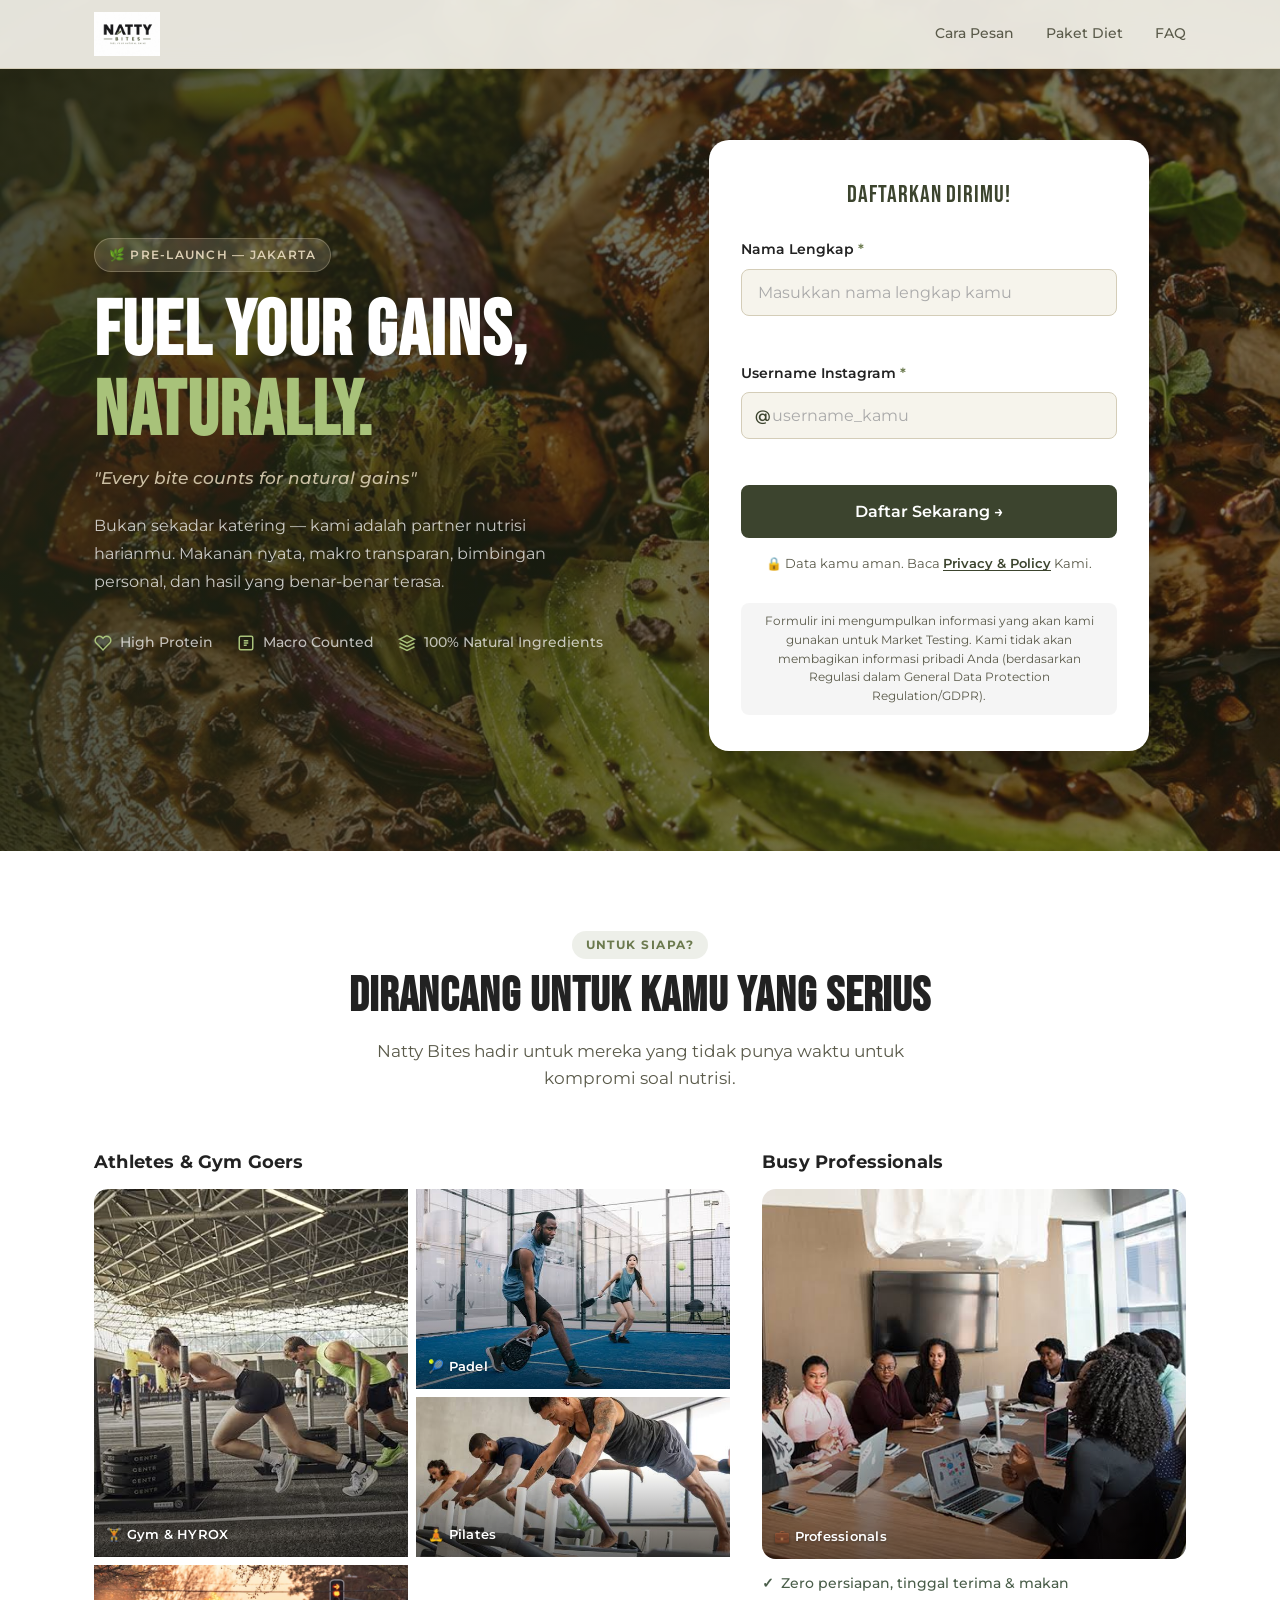
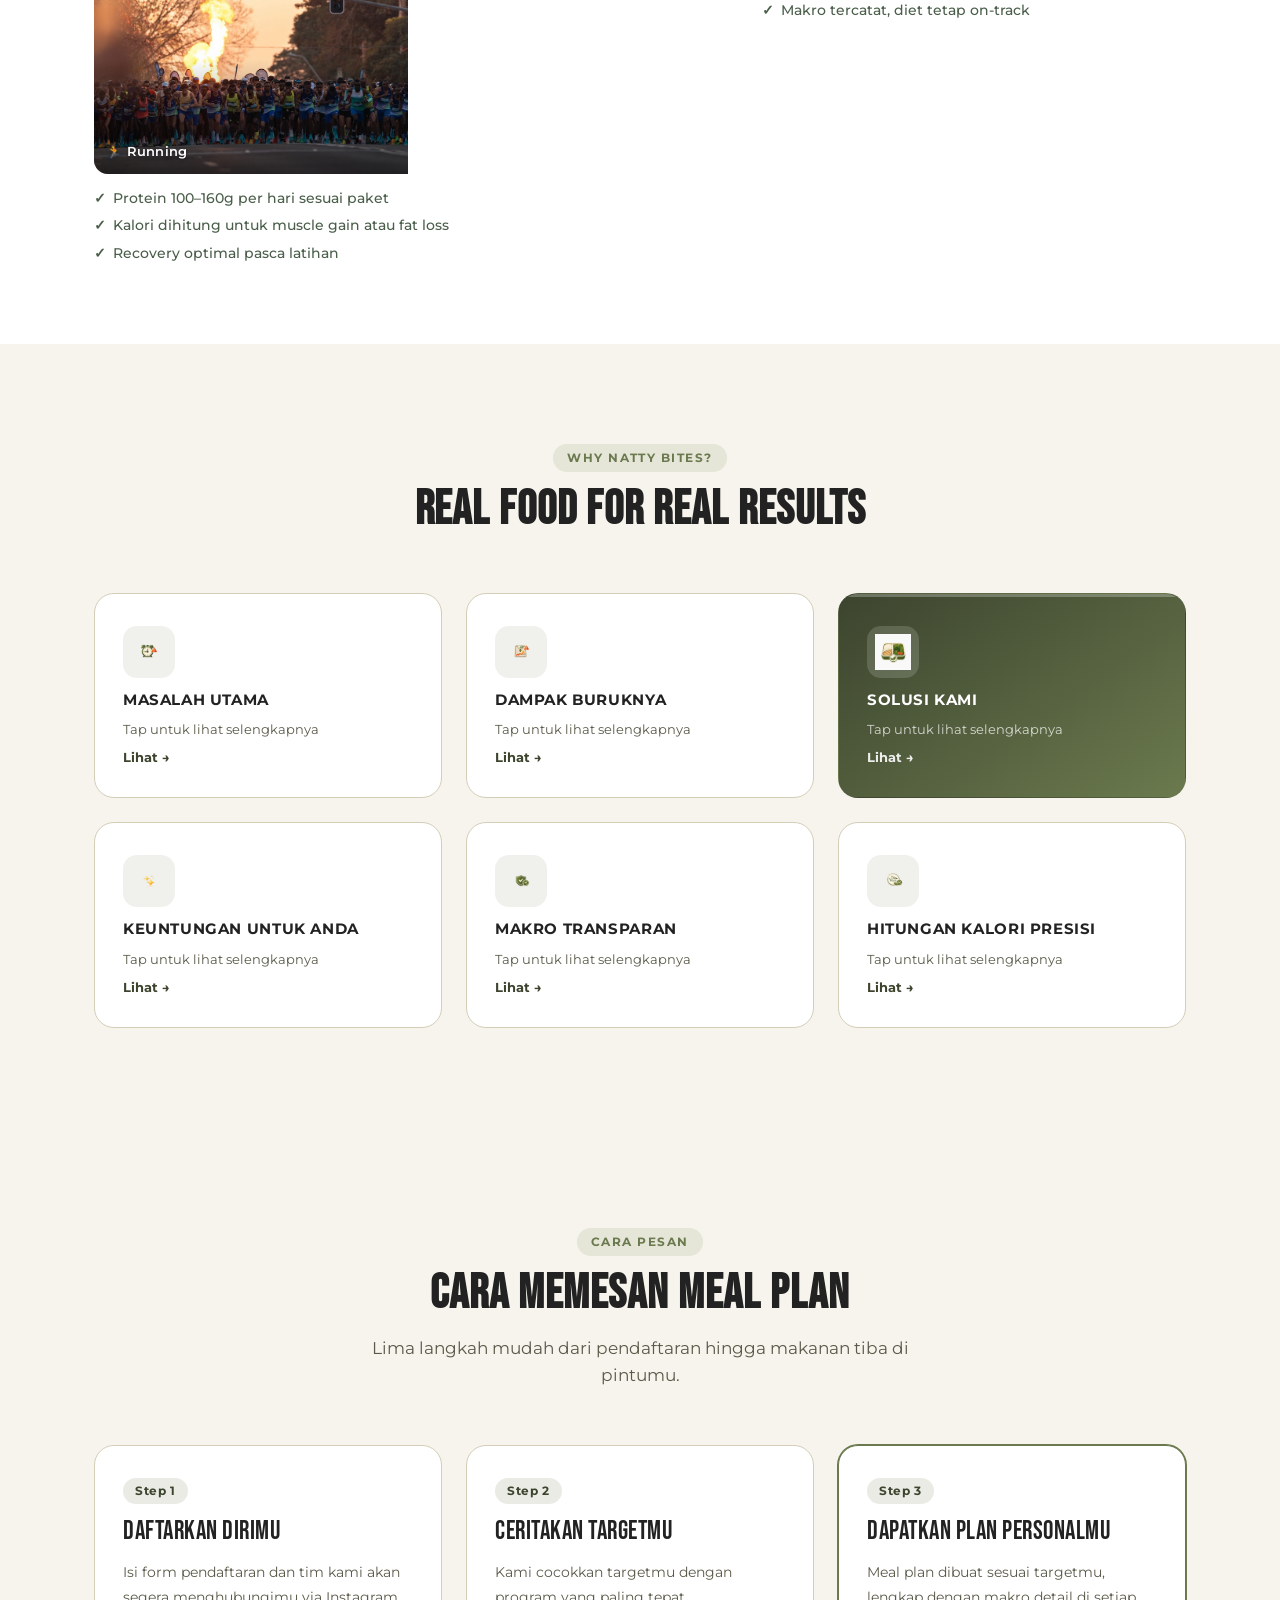
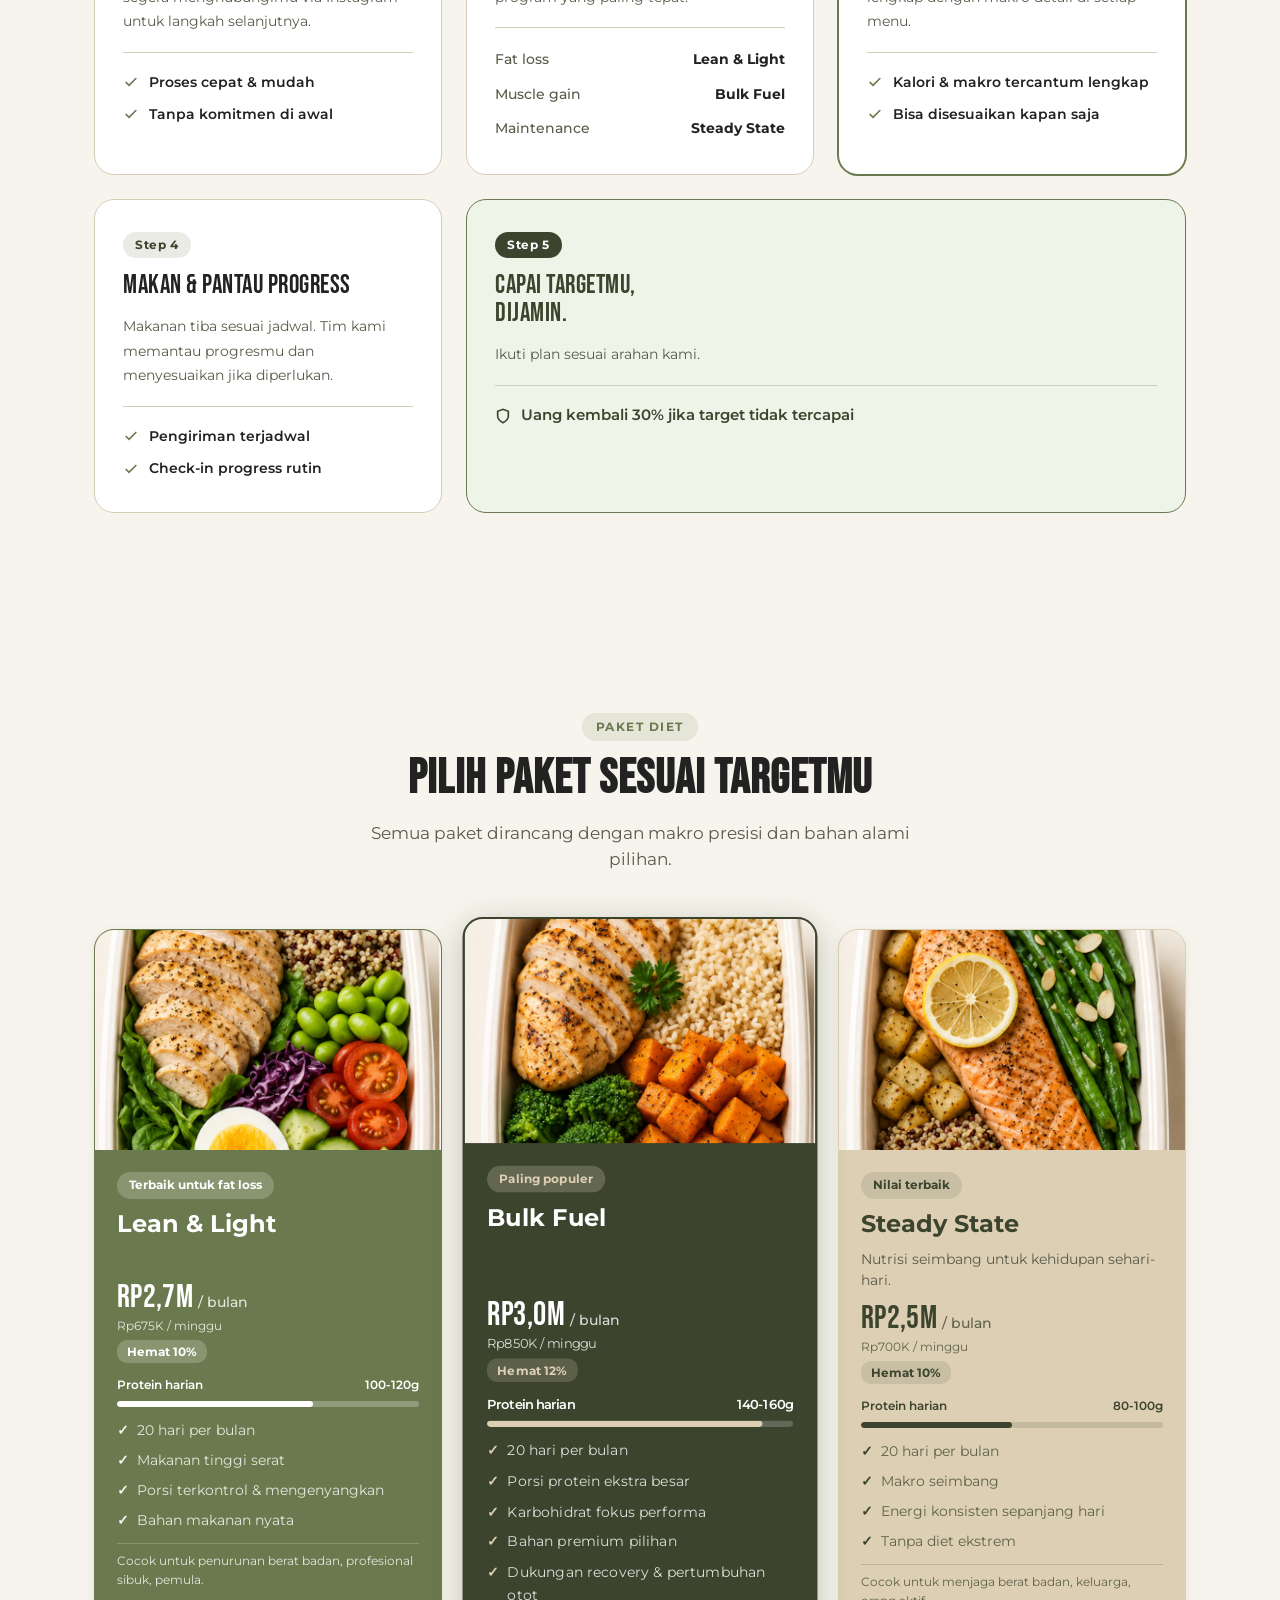
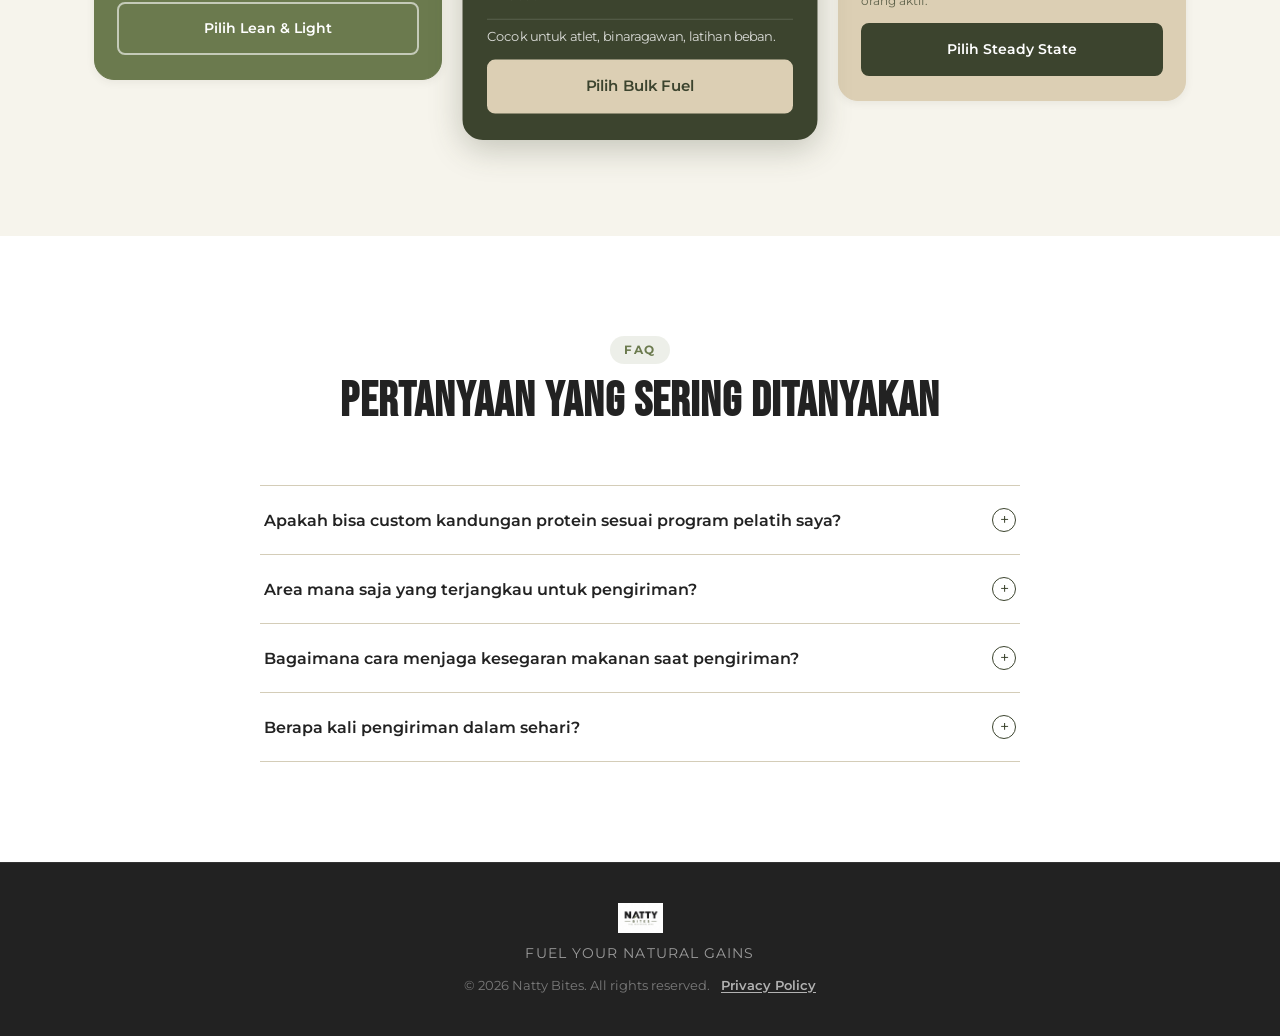
==== index.html @ 3d8e10d3 "mengubah jawaban faq" ====
<!DOCTYPE html>
<html lang="id">
<head>
  <meta charset="UTF-8" />
  <meta name="viewport" content="width=device-width, initial-scale=1.0" />
  <title>Natty Bites — Every Bite Counts for Natural Gains</title>
  <link rel="icon" type="image/png" href="favicon.png" />
  <link rel="apple-touch-icon" href="favicon.png" />
  <link rel="stylesheet" href="styles.css" />
  <link rel="preconnect" href="https://fonts.googleapis.com" />
  <link rel="preconnect" href="https://fonts.gstatic.com" crossorigin />
  <link href="https://fonts.googleapis.com/css2?family=Anton&family=Bebas+Neue&family=Montserrat:ital,wght@0,400;0,500;0,600;0,700;1,400&display=swap" rel="stylesheet" />

<!-- Meta Pixel Code -->
<script>
!function(f,b,e,v,n,t,s)
{if(f.fbq)return;n=f.fbq=function(){n.callMethod?
n.callMethod.apply(n,arguments):n.queue.push(arguments)};
if(!f._fbq)f._fbq=n;n.push=n;n.loaded=!0;n.version='2.0';
n.queue=[];t=b.createElement(e);t.async=!0;
t.src=v;s=b.getElementsByTagName(e)[0];
s.parentNode.insertBefore(t,s)}(window, document,'script',
'https://connect.facebook.net/en_US/fbevents.js');
fbq('init', '1393225785474572');
fbq('track', 'PageView');
</script>
<noscript>
src="https://www.facebook.com/tr?id=1393225785474572&ev=PageView&noscript=1"
/></noscript>
<!-- End Meta Pixel Code -->

  <!-- Google tag (gtag.js) -->
<script async src="https://www.googletagmanager.com/gtag/js?id=AW-18440510467"></script>
<script>
  window.dataLayer = window.dataLayer || [];
  function gtag(){dataLayer.push(arguments);}
  gtag('js', new Date());

  gtag('config', 'AW-18440510467');
</script>

  <!-- Event snippet for Web leads conversion page
In your html page, add the snippet and call gtag_report_conversion when someone clicks on the chosen link or button. -->
<script>
function gtag_report_conversion(url) {
  var callback = function () {
    if (typeof(url) != 'undefined') {
      window.location = url;
    }
  };
  gtag('event', 'conversion', {
      'send_to': 'AW-18440510467/Nw9gCKvjlfIcEIO4j9lE',
      'value': 1.0,
      'currency': 'IDR',
      'event_callback': callback
  });
  return false;
}
</script>

  

  <!-- Google Tag Manager -->
<script>(function(w,d,s,l,i){w[l]=w[l]||[];w[l].push({'gtm.start':
new Date().getTime(),event:'gtm.js'});var f=d.getElementsByTagName(s)[0],
j=d.createElement(s),dl=l!='dataLayer'?'&l='+l:'';j.async=true;j.src=
'https://www.googletagmanager.com/gtm.js?id='+i+dl;f.parentNode.insertBefore(j,f);
})(window,document,'script','dataLayer','GTM-PZP5XRFN');</script>
<!-- End Google Tag Manager -->
  
</head>
<body>

  <!-- Google Tag Manager (noscript) -->
<noscript><iframe src="https://www.googletagmanager.com/ns.html?id=GTM-PZP5XRFN"
height="0" width="0" style="display:none;visibility:hidden"></iframe></noscript>
<!-- End Google Tag Manager (noscript) -->

  <!-- ========== NAVBAR ========== -->
  <header class="navbar" id="navbar">
    <div class="container navbar__inner">
      <a href="#" class="navbar__logo" aria-label="Natty Bites Home">
        <img src="natty-bites-logo.jpeg" alt="Natty Bites" class="navbar__logo-img" />
      </a>
      <nav class="navbar__links" aria-label="Menu utama">
        <a href="#howto">Cara Pesan</a>
        <a href="#packages">Paket Diet</a>
        <a href="#faq">FAQ</a>
      </nav>
      <button class="navbar__hamburger" id="hamburger" aria-label="Buka menu" aria-expanded="false">
        <span></span><span></span><span></span>
      </button>
    </div>
    <!-- Mobile menu -->
    <div class="navbar__mobile" id="mobileMenu" aria-hidden="true">
      <a href="#howto" class="mobile-link">Cara Pesan</a>
      <a href="#packages" class="mobile-link">Paket Diet</a>
      <a href="#faq" class="mobile-link">FAQ</a>
    </div>
  </header>

  <main>

    <!-- ========== HERO ========== -->
    <section class="hero" id="home">
      <div class="hero__bg-overlay" aria-hidden="true"></div>
      <div class="container hero__inner">
        <div class="hero__content">
          <span class="hero__badge">🌿 Pre-Launch — Jakarta</span>
          <h1 class="hero__headline">
            Fuel Your Gains,<br />
            <em>Naturally.</em>
          </h1>
          <p class="hero__tagline">"Every bite counts for natural gains"</p>
          <p class="hero__desc">
            Bukan sekadar katering — kami adalah partner nutrisi harianmu. Makanan nyata, makro transparan, bimbingan personal, dan hasil yang benar-benar terasa.
          </p>
          <ul class="hero__trust" role="list">
            <li>
              <svg width="18" height="18" viewBox="0 0 24 24" fill="none" stroke="currentColor" stroke-width="2"><path d="M20.84 4.61a5.5 5.5 0 0 0-7.78 0L12 5.67l-1.06-1.06a5.5 5.5 0 0 0-7.78 7.78l1.06 1.06L12 21.23l7.78-7.78 1.06-1.06a5.5 5.5 0 0 0 0-7.78z"/></svg>
              High Protein
            </li>
            <li>
              <svg width="18" height="18" viewBox="0 0 24 24" fill="none" stroke="currentColor" stroke-width="2"><rect x="3" y="3" width="18" height="18" rx="2"/><path d="M9 9h6M9 12h6M9 15h4"/></svg>
              Macro Counted
            </li>
            <li>
              <svg width="18" height="18" viewBox="0 0 24 24" fill="none" stroke="currentColor" stroke-width="2"><path d="M12 2L2 7l10 5 10-5-10-5z"/><path d="M2 17l10 5 10-5"/><path d="M2 12l10 5 10-5"/></svg>
              100% Natural Ingredients
            </li>
          </ul>
        </div>
        <div class="hero__form-wrap">
          <form class="hero__form" id="heroForm" novalidate aria-label="Formulir konsultasi cepat">
            <p class="hero__form-title">Daftarkan Dirimu!</p>
            <div class="form-group">
              <label for="heroFullName">Nama Lengkap <span aria-hidden="true">*</span></label>
              <input
                type="text"
                id="heroFullName"
                name="fullName"
                placeholder="Masukkan nama lengkap kamu"
                required
                autocomplete="name"
                aria-required="true"
              />
              <span class="form-error" id="heroFullNameError" role="alert" aria-live="polite"></span>
            </div>
            <div class="form-group">
              <label for="heroInstagram">Username Instagram <span aria-hidden="true">*</span></label>
              <div class="input-prefix-wrap">
                <span class="input-prefix" aria-hidden="true">@</span>
                <input
                  type="text"
                  id="heroInstagram"
                  name="instagram"
                  placeholder="username_kamu"
                  required
                  autocomplete="off"
                  aria-required="true"
                />
              </div>
              <span class="form-error" id="heroInstagramError" role="alert" aria-live="polite"></span>
            </div>
            <button type="submit" class="btn btn--primary btn--lg btn--full">
              Daftar Sekarang →
            </button>
            <p class="form-privacy">
              🔒 Data kamu aman. Baca <a href="#privacy" id="heroPrivacyLink">Privacy &amp; Policy</a> Kami.
            </p>
            <p class="form-gdpr">
              Formulir ini mengumpulkan informasi yang akan kami gunakan untuk Market Testing. Kami tidak akan membagikan informasi pribadi Anda (berdasarkan Regulasi dalam General Data Protection Regulation/GDPR).
            </p>
          </form>
        </div>
      </div>
    </section>

    <!-- ========== TARGET AUDIENCE ========== -->
    <section class="audience" id="audience">
      <div class="container">
        <div class="section-header">
          <span class="section-label">Untuk Siapa?</span>
          <h2>Dirancang untuk Kamu yang Serius</h2>
          <p>Natty Bites hadir untuk mereka yang tidak punya waktu untuk kompromi soal nutrisi.</p>
        </div>

        <div class="audience__mosaic">

          <!-- LEFT: Athletes -->
          <div class="audience__group">
            <div class="audience__group-label">Athletes &amp; Gym Goers</div>
            <div class="audience__photo-grid">
              <div class="audience__photo audience__photo--large">
                <img src="hyrox.jpeg" alt="HYROX athlete training" loading="lazy" />
                <div class="audience__photo-overlay">
                  <span>🏋️ Gym &amp; HYROX</span>
                </div>
              </div>
              <div class="audience__photo">
                <img src="padel.jpeg" alt="Padel player" loading="lazy" />
                <div class="audience__photo-overlay">
                  <span>🎾 Padel</span>
                </div>
              </div>
              <div class="audience__photo">
                <img src="pilates.jpeg" alt="Pilates session" loading="lazy" />
                <div class="audience__photo-overlay">
                  <span>🧘 Pilates</span>
                </div>
              </div>
              <div class="audience__photo">
                <img src="marathon-start.jpeg" alt="Morning run tracking" loading="lazy" />
                <div class="audience__photo-overlay">
                  <span>🏃 Running</span>
                </div>
              </div>
            </div>
            <ul class="audience__points">
              <li>Protein 100–160g per hari sesuai paket</li>
              <li>Kalori dihitung untuk muscle gain atau fat loss</li>
              <li>Recovery optimal pasca latihan</li>
            </ul>
          </div>

          <!-- RIGHT: Professionals -->
          <div class="audience__group audience__group--pro">
            <div class="audience__group-label">Busy Professionals</div>
            <div class="audience__photo-grid audience__photo-grid--single">
              <div class="audience__photo audience__photo--full">
                <img src="business-professionals.jpeg" alt="Busy professional at work" loading="lazy" />
                <div class="audience__photo-overlay">
                  <span>💼 Professionals</span>
                </div>
              </div>
            </div>
            <ul class="audience__points">
              <li>Zero persiapan, tinggal terima &amp; makan</li>

              <li>Makro tercatat, diet tetap on-track</li>
            </ul>
          </div>

        </div>
      </div>
    </section>

    <!-- ========== VALUE PROPOSITION ========== -->
    <section class="value" id="value">
      <div class="container">
        <div class="section-header">
          <span class="section-label">Why Natty Bites?</span>
          <h2>Real Food For Real Results</h2>
        </div>
        <div class="value__grid">

          <!-- Card 1: Problem -->
          <button class="value__card" data-modal="modal-problem" aria-haspopup="dialog">
            <div class="value__card-icon" aria-hidden="true">
              <img src="Problem icon.png" alt="" />
            </div>
            <h3>Masalah Utama</h3>
            <p>Tap untuk lihat selengkapnya</p>
            <span class="value__card-cta">Lihat →</span>
          </button>

          <!-- Card 2: Consequence -->
          <button class="value__card" data-modal="modal-consequence" aria-haspopup="dialog">
            <div class="value__card-icon" aria-hidden="true">
              <img src="Consequence icon.png" alt="" />
            </div>
            <h3>Dampak Buruknya</h3>
            <p>Tap untuk lihat selengkapnya</p>
            <span class="value__card-cta">Lihat →</span>
          </button>

          <!-- Card 3: Solution -->
          <button class="value__card value__card--featured" data-modal="modal-solution" aria-haspopup="dialog">
            <div class="value__card-icon" aria-hidden="true">
              <img src="Solution logo.png" alt="" />
            </div>
            <h3>Solusi Kami</h3>
            <p>Tap untuk lihat selengkapnya</p>
            <span class="value__card-cta">Lihat →</span>
          </button>

          <!-- Card 4: Benefits -->
          <button class="value__card" data-modal="modal-benefits" aria-haspopup="dialog">
            <div class="value__card-icon" aria-hidden="true">
              <img src="Benefit icon.png" alt="" />
            </div>
            <h3>Keuntungan Untuk Anda</h3>
            <p>Tap untuk lihat selengkapnya</p>
            <span class="value__card-cta">Lihat →</span>
          </button>

          <!-- Card 5: Macro Transparency -->
          <button class="value__card" data-modal="modal-macro" aria-haspopup="dialog">
            <div class="value__card-icon" aria-hidden="true">
              <img src="Guarantee icon.png" alt="" />
            </div>
            <h3>Makro Transparan</h3>
            <p>Tap untuk lihat selengkapnya</p>
            <span class="value__card-cta">Lihat →</span>
          </button>

          <!-- Card 6: Calorie Tracking -->
          <button class="value__card" data-modal="modal-calories" aria-haspopup="dialog">
            <div class="value__card-icon" aria-hidden="true">
              <img src="Halal &amp; Hygiene icon.png" alt="" />
            </div>
            <h3>Hitungan Kalori Presisi</h3>
            <p>Tap untuk lihat selengkapnya</p>
            <span class="value__card-cta">Lihat →</span>
          </button>

        </div>
      </div>
    </section>

    <!-- ========== VALUE CARD MODALS ========== -->
    <div class="popup-overlay" id="modal-problem" role="dialog" aria-modal="true" aria-labelledby="modal-problem-title" aria-hidden="true">
      <div class="popup popup--value">
        <button class="popup__x-close" aria-label="Tutup">&times;</button>
        <div class="popup__value-icon" aria-hidden="true">
          <img src="Problem icon.png" alt="" />
        </div>
        <h2 class="popup__title" id="modal-problem-title">Masalah Utama</h2>
        <p class="popup__value-subtitle">Tantangan Nyata yang Kamu Hadapi Setiap Hari</p>
        <p class="popup__value-desc">Banyak orang aktif dan sibuk gagal konsisten bukan karena kurang niat, tapi karena sistemnya tidak mendukung. Berikut 3 masalah utama yang paling sering terjadi:</p>
        <ul class="popup__value-list">
          <li><strong>Sibuk untuk Meal Prep:</strong> Tidak sempat memasak setiap hari.</li>
          <li><strong>Makro Membingungkan:</strong> Sulit menghitung kalori dan nutrisi.</li>
          <li><strong>Recovery Lambat:</strong> Asupan kurang optimal untuk latihan.</li>
        </ul>
        <button class="btn btn--primary popup__close">Mengerti</button>
      </div>
    </div>

    <div class="popup-overlay" id="modal-consequence" role="dialog" aria-modal="true" aria-labelledby="modal-consequence-title" aria-hidden="true">
      <div class="popup popup--value">
        <button class="popup__x-close" aria-label="Tutup">&times;</button>
        <div class="popup__value-icon popup__value-icon--warning" aria-hidden="true">
          <img src="Consequence icon.png" alt="" />
        </div>
        <h2 class="popup__title" id="modal-consequence-title">Dampak Buruknya</h2>
        <p class="popup__value-subtitle">Kalau Dibiarkan, Ini yang Terjadi</p>
        <p class="popup__value-desc">Tanpa solusi yang tepat, masalah-masalah tadi berdampak langsung pada performa dan hasil latihanmu:</p>
        <ul class="popup__value-list">
          <li><strong>Performa Menurun:</strong> Energi cepat habis saat latihan.</li>
          <li><strong>Progres Stagnan:</strong> Otot sulit berkembang.</li>
          <li><strong>Body Goals Tertunda:</strong> Hasil latihan tidak maksimal.</li>
        </ul>
        <button class="btn btn--primary popup__close">Mengerti</button>
      </div>
    </div>

    <div class="popup-overlay" id="modal-solution" role="dialog" aria-modal="true" aria-labelledby="modal-solution-title" aria-hidden="true">
      <div class="popup popup--value">
        <button class="popup__x-close" aria-label="Tutup">&times;</button>
        <div class="popup__value-icon popup__value-icon--featured" aria-hidden="true">
          <img src="Solution logo.png" alt="" />
        </div>
        <h2 class="popup__title" id="modal-solution-title">Solusi Kami</h2>
        <p class="popup__value-subtitle">Meal Plan Presisi, Tanpa Repot</p>
        <p class="popup__value-desc">Natty Bites hadir sebagai solusi lengkap agar kamu bisa fokus pada latihan dan hasil — bukan repot di dapur:</p>
        <ul class="popup__value-list">
          <li><strong>Makro Akurat:</strong> Kalori dan makro dihitung presisi.</li>
          <li><strong>High-Performance Meals:</strong> Tinggi protein, nutrisi seimbang.</li>
          <li><strong>Dipandu Ahli:</strong> Meal plan sesuai target Anda.</li>
        </ul>
        <button class="btn btn--primary popup__close">Mengerti</button>
      </div>
    </div>

    <div class="popup-overlay" id="modal-benefits" role="dialog" aria-modal="true" aria-labelledby="modal-benefits-title" aria-hidden="true">
      <div class="popup popup--value">
        <button class="popup__x-close" aria-label="Tutup">&times;</button>
        <div class="popup__value-icon popup__value-icon--success" aria-hidden="true">
          <img src="Benefit icon.png" alt="" />
        </div>
        <h2 class="popup__title" id="modal-benefits-title">Keuntungan Untuk Anda</h2>
        <p class="popup__value-subtitle">Hidup Lebih Mudah, Hasil Lebih Nyata</p>
        <p class="popup__value-desc">Dengan Natty Bites, kamu tidak hanya makan lebih sehat — kamu mendapatkan keuntungan nyata yang langsung terasa:</p>
        <ul class="popup__value-list">
          <li><strong>Diet Tanpa Repot:</strong> Konsisten raih target tubuh tanpa buang waktu di dapur.</li>
          <li><strong>Performa Puncak:</strong> Tenaga selalu maksimal untuk bekerja dan latihan di gym.</li>
          <li><strong>Hasil Nyata:</strong> Makan dengan tenang, target tubuh tercapai dan tahan lama.</li>
        </ul>
        <button class="btn btn--primary popup__close">Mengerti</button>
      </div>
    </div>

    <div class="popup-overlay" id="modal-macro" role="dialog" aria-modal="true" aria-labelledby="modal-macro-title" aria-hidden="true">
      <div class="popup popup--value">
        <button class="popup__x-close" aria-label="Tutup">&times;</button>
        <div class="popup__value-icon" aria-hidden="true">
          <img src="Guarantee icon.png" alt="" />
        </div>
        <h2 class="popup__title" id="modal-macro-title">Makro Transparan</h2>
        <p class="popup__value-subtitle">Kamu Tahu Persis Apa yang Kamu Makan</p>
        <p class="popup__value-desc">Kami percaya transparansi adalah kunci. Setiap menu Natty Bites dilengkapi informasi makro yang jelas dan akurat:</p>
        <ul class="popup__value-list">
          <li><strong>Protein:</strong> Jumlah gram protein per sajian tertera jelas di setiap menu.</li>
          <li><strong>Karbohidrat &amp; Lemak:</strong> Rincian lengkap untuk setiap komponen makro.</li>
          <li><strong>Tidak Ada yang Disembunyikan:</strong> Label nutrisi transparan, tanpa estimasi kasar.</li>
        </ul>
        <button class="btn btn--primary popup__close">Mengerti</button>
      </div>
    </div>

    <div class="popup-overlay" id="modal-calories" role="dialog" aria-modal="true" aria-labelledby="modal-calories-title" aria-hidden="true">
      <div class="popup popup--value">
        <button class="popup__x-close" aria-label="Tutup">&times;</button>
        <div class="popup__value-icon" aria-hidden="true">
          <img src="Halal &amp; Hygiene icon.png" alt="" />
        </div>
        <h2 class="popup__title" id="modal-calories-title">Hitungan Kalori Presisi</h2>
        <p class="popup__value-subtitle">Kalori Dihitung, Bukan Ditebak</p>
        <p class="popup__value-desc">Setiap porsi Natty Bites dirancang dengan target kalori yang presisi sesuai paket dan goal tubuhmu:</p>
        <ul class="popup__value-list">
          <li><strong>Kalori Terukur:</strong> Setiap menu dihitung berdasarkan berat aktual bahan masak.</li>
          <li><strong>Disesuaikan Target:</strong> Deficit untuk fat loss, surplus untuk muscle gain, maintenance untuk steady state.</li>
          <li><strong>Tracking Mudah:</strong> Kamu tinggal makan — semua angka sudah disiapkan.</li>
        </ul>
        <button class="btn btn--primary popup__close">Mengerti</button>
      </div>
    </div>

    <!-- ========== HOW TO ORDER ========== -->
    <section class="howto" id="howto">
      <div class="container">
        <div class="section-header">
          <span class="section-label">Cara Pesan</span>
          <h2>Cara Memesan Meal Plan</h2>
          <p>Lima langkah mudah dari pendaftaran hingga makanan tiba di pintumu.</p>
        </div>
        <div class="howto__grid">

          <!-- Step 1 -->
          <article class="howto__card">
            <span class="howto__step-badge">Step 1</span>
            <h3 class="howto__title">Daftarkan Dirimu</h3>
            <p class="howto__desc">Isi form pendaftaran dan tim kami akan segera menghubungimu via Instagram untuk langkah selanjutnya.</p>
            <hr class="howto__divider" />
            <ul class="howto__checklist">
              <li>
                <svg width="16" height="16" viewBox="0 0 24 24" fill="none" stroke="currentColor" stroke-width="2.5"><polyline points="20 6 9 17 4 12"/></svg>
                Proses cepat &amp; mudah
              </li>
              <li>
                <svg width="16" height="16" viewBox="0 0 24 24" fill="none" stroke="currentColor" stroke-width="2.5"><polyline points="20 6 9 17 4 12"/></svg>
                Tanpa komitmen di awal
              </li>
            </ul>
          </article>

          <!-- Step 2 -->
          <article class="howto__card">
            <span class="howto__step-badge">Step 2</span>
            <h3 class="howto__title">Ceritakan Targetmu</h3>
            <p class="howto__desc">Kami cocokkan targetmu dengan program yang paling tepat.</p>
            <hr class="howto__divider" />
            <ul class="howto__goal-table">
              <li><span>Fat loss</span><span>Lean &amp; Light</span></li>
              <li><span>Muscle gain</span><span>Bulk Fuel</span></li>
              <li><span>Maintenance</span><span>Steady State</span></li>
            </ul>
          </article>

          <!-- Step 3 — featured -->
          <article class="howto__card howto__card--featured">
            <span class="howto__step-badge howto__step-badge--featured">Step 3</span>
            <h3 class="howto__title">Dapatkan Plan Personalmu</h3>
            <p class="howto__desc">Meal plan dibuat sesuai targetmu, lengkap dengan makro detail di setiap menu.</p>
            <hr class="howto__divider" />
            <ul class="howto__checklist">
              <li>
                <svg width="16" height="16" viewBox="0 0 24 24" fill="none" stroke="currentColor" stroke-width="2.5"><polyline points="20 6 9 17 4 12"/></svg>
                Kalori &amp; makro tercantum lengkap
              </li>
              <li>
                <svg width="16" height="16" viewBox="0 0 24 24" fill="none" stroke="currentColor" stroke-width="2.5"><polyline points="20 6 9 17 4 12"/></svg>
                Bisa disesuaikan kapan saja
              </li>
            </ul>
          </article>

          <!-- Step 4 -->
          <article class="howto__card">
            <span class="howto__step-badge">Step 4</span>
            <h3 class="howto__title">Makan &amp; Pantau Progress</h3>
            <p class="howto__desc">Makanan tiba sesuai jadwal. Tim kami memantau progresmu dan menyesuaikan jika diperlukan.</p>
            <hr class="howto__divider" />
            <ul class="howto__checklist">
              <li>
                <svg width="16" height="16" viewBox="0 0 24 24" fill="none" stroke="currentColor" stroke-width="2.5"><polyline points="20 6 9 17 4 12"/></svg>
                Pengiriman terjadwal
              </li>
              <li>
                <svg width="16" height="16" viewBox="0 0 24 24" fill="none" stroke="currentColor" stroke-width="2.5"><polyline points="20 6 9 17 4 12"/></svg>
                Check-in progress rutin
              </li>
            </ul>
          </article>

          <!-- Step 5 — hero -->
          <article class="howto__card howto__card--hero">
            <span class="howto__step-badge howto__step-badge--hero">Step 5</span>
            <h3 class="howto__title howto__title--hero">Capai Targetmu,<br/>Dijamin.</h3>
            <p class="howto__desc howto__desc--hero">Ikuti plan sesuai arahan kami.</p>
            <hr class="howto__divider howto__divider--hero" />
            <ul class="howto__checklist howto__checklist--hero">
              <li>
                <svg width="16" height="16" viewBox="0 0 24 24" fill="none" stroke="currentColor" stroke-width="2.5"><path d="M12 22s8-4 8-10V5l-8-3-8 3v7c0 6 8 10 8 10z"/></svg>
                Uang kembali 30% jika target tidak tercapai
              </li>
            </ul>
          </article>

        </div>
      </div>
    </section>

    <!-- ========== MEAL PACKAGES ========== -->
    <section class="packages" id="packages">
      <div class="container">
        <div class="section-header">
          <span class="section-label">Paket Diet</span>
          <h2>Pilih Paket Sesuai Targetmu</h2>
          <p>Semua paket dirancang dengan makro presisi dan bahan alami pilihan.</p>
        </div>
        <div class="packages__grid">

          <!-- Card 1: Lean & Light -->
          <article class="package-card pkg--lean">
            <div class="pkg__img-wrap">
              <img src="Lean &amp; Ligh Product.png" alt="Lean & Light meal" class="pkg__img" />
            </div>
            <div class="pkg__body">
              <span class="pkg__tag pkg__tag--lean">Terbaik untuk fat loss</span>
              <h3 class="pkg__name">Lean &amp; Light</h3>
              <p class="pkg__tagline">Fat loss berkelanjutan tanpa rasa lapar.</p>
              <div class="pkg__price-block">
                <div class="pkg__price-row">
                  <span class="pkg__price-main">Rp2,7M</span>
                  <span class="pkg__price-unit">/ bulan</span>
                </div>
                <span class="pkg__price-week">Rp675K / minggu</span>
                <span class="pkg__save">Hemat 10%</span>
              </div>
              <div class="pkg__protein-bar">
                <div class="pkg__protein-label">
                  <span>Protein harian</span>
                  <span>100-120g</span>
                </div>
                <div class="pkg__bar-track">
                  <div class="pkg__bar-fill pkg__bar-fill--lean" style="width:65%"></div>
                </div>
              </div>
              <ul class="pkg__features">
                <li>20 hari per bulan</li>
                <li>Makanan tinggi serat</li>
                <li>Porsi terkontrol & mengenyangkan</li>
                <li>Bahan makanan nyata</li>
              </ul>
              <p class="pkg__suitable">Cocok untuk penurunan berat badan, profesional sibuk, pemula.</p>
              <a href="#home" class="btn pkg__btn pkg__btn--lean">Pilih Lean &amp; Light</a>
            </div>
          </article>

          <!-- Card 2: Bulk Fuel — Most Popular -->
          <article class="package-card pkg--bulk package-card--popular">
            <div class="pkg__img-wrap">
              <img src="Bulk Fuel Product.png" alt="Bulk Fuel meal" class="pkg__img" />
            </div>
            <div class="pkg__body">
              <span class="pkg__tag pkg__tag--bulk">Paling populer</span>
              <h3 class="pkg__name">Bulk Fuel</h3>
              <p class="pkg__tagline">Makanan performa tinggi untuk kekuatan dan pertumbuhan otot.</p>
              <div class="pkg__price-block">
                <div class="pkg__price-row">
                  <span class="pkg__price-main">Rp3,0M</span>
                  <span class="pkg__price-unit">/ bulan</span>
                </div>
                <span class="pkg__price-week">Rp850K / minggu</span>
                <span class="pkg__save">Hemat 12%</span>
              </div>
              <div class="pkg__protein-bar">
                <div class="pkg__protein-label">
                  <span>Protein harian</span>
                  <span>140-160g</span>
                </div>
                <div class="pkg__bar-track">
                  <div class="pkg__bar-fill pkg__bar-fill--bulk" style="width:90%"></div>
                </div>
              </div>
              <ul class="pkg__features">
                <li>20 hari per bulan</li>
                <li>Porsi protein ekstra besar</li>
                <li>Karbohidrat fokus performa</li>
                <li>Bahan premium pilihan</li>
                <li>Dukungan recovery &amp; pertumbuhan otot</li>
              </ul>
              <p class="pkg__suitable">Cocok untuk atlet, binaragawan, latihan beban.</p>
              <a href="#home" class="btn pkg__btn pkg__btn--bulk">Pilih Bulk Fuel</a>
            </div>
          </article>

          <!-- Card 3: Steady State -->
          <article class="package-card pkg--steady">
            <div class="pkg__img-wrap">
              <img src="steady state Product.png" alt="Steady State meal" class="pkg__img" />
            </div>
            <div class="pkg__body">
              <span class="pkg__tag pkg__tag--steady">Nilai terbaik</span>
              <h3 class="pkg__name">Steady State</h3>
              <p class="pkg__tagline">Nutrisi seimbang untuk kehidupan sehari-hari.</p>
              <div class="pkg__price-block">
                <div class="pkg__price-row">
                  <span class="pkg__price-main">Rp2,5M</span>
                  <span class="pkg__price-unit">/ bulan</span>
                </div>
                <span class="pkg__price-week">Rp700K / minggu</span>
                <span class="pkg__save">Hemat 10%</span>
              </div>
              <div class="pkg__protein-bar">
                <div class="pkg__protein-label">
                  <span>Protein harian</span>
                  <span>80-100g</span>
                </div>
                <div class="pkg__bar-track">
                  <div class="pkg__bar-fill pkg__bar-fill--steady" style="width:50%"></div>
                </div>
              </div>
              <ul class="pkg__features">
                <li>20 hari per bulan</li>
                <li>Makro seimbang</li>
                <li>Energi konsisten sepanjang hari</li>
                <li>Tanpa diet ekstrem</li>
              </ul>
              <p class="pkg__suitable">Cocok untuk menjaga berat badan, keluarga, orang aktif.</p>
              <a href="#home" class="btn pkg__btn pkg__btn--steady">Pilih Steady State</a>
            </div>
          </article>

        </div>



      </div>
    </section>

    <!-- ========== FAQ ========== -->
    <section class="faq" id="faq">
      <div class="container">
        <div class="section-header">
          <span class="section-label">FAQ</span>
          <h2>Pertanyaan yang Sering Ditanyakan</h2>
        </div>
        <div class="faq__list" role="list">

          <div class="faq__item" role="listitem">
            <button class="faq__question" aria-expanded="false" aria-controls="faq1">
              <span>Apakah bisa custom kandungan protein sesuai program pelatih saya?</span>
              <span class="faq__icon" aria-hidden="true">+</span>
            </button>
            <div class="faq__answer" id="faq1" hidden>
              <p>Tentu bisa! Infokan kebutuhan makro spesifik kamu saat berkonsultasi dengan tim kami. Kami akan menyesuaikan porsi protein, karbohidrat, dan lemak berdasarkan program latihan dan target tubuhmu.</p>
            </div>
          </div>

          <div class="faq__item" role="listitem">
            <button class="faq__question" aria-expanded="false" aria-controls="faq2">
              <span>Area mana saja yang terjangkau untuk pengiriman?</span>
              <span class="faq__icon" aria-hidden="true">+</span>
            </button>
            <div class="faq__answer" id="faq2" hidden>
              <p>Saat ini kami melayani pengiriman khusus area Jakarta. Daftarkan dirimu untuk mendapatkan informasi terbaru!</p>
            </div>
          </div>

          <div class="faq__item" role="listitem">
            <button class="faq__question" aria-expanded="false" aria-controls="faq3">
              <span>Bagaimana cara menjaga kesegaran makanan saat pengiriman?</span>
              <span class="faq__icon" aria-hidden="true">+</span>
            </button>
            <div class="faq__answer" id="faq3" hidden>
              <p>Semua makanan dikemas dalam wadah food-grade yang tertutup rapat dengan ice-pack untuk menjaga suhu dan kesegaran selama pengiriman. Makanan dapat disimpan di kulkas hingga 24 jam setelah diterima.</p>
            </div>
          </div>


          <div class="faq__item" role="listitem">
            <button class="faq__question" aria-expanded="false" aria-controls="faq5">
              <span>Berapa kali pengiriman dalam sehari?</span>
              <span class="faq__icon" aria-hidden="true">+</span>
            </button>
            <div class="faq__answer" id="faq5" hidden>
              <p>Jadwal pengiriman akan disesuaikan dengan paket yang kamu pilih. Detail lebih lanjut mengenai jadwal pengiriman akan dijelaskan pada saat konsultasi. Daftar sekarang untuk mendapatkan informasi lebih awal!</p>
            </div>
          </div>

        </div>
      </div>
    </section>

  </main>

  <!-- ========== FOOTER ========== -->
  <footer class="footer">
    <div class="footer__simple">
      <img src="natty-bites-logo.jpeg" alt="Natty Bites" class="footer__logo-img" />
      <p class="footer__tagline">Fuel Your Natural Gains</p>
      <p class="footer__copy">© 2026 Natty Bites. All rights reserved. <a href="#privacy" id="footerPrivacyLink">Privacy Policy</a></p>
    </div>
  </footer>

  <!-- ========== PRIVACY MODAL ========== -->
  <div class="popup-overlay" id="privacyOverlay" role="dialog" aria-modal="true" aria-labelledby="privacyTitle" aria-hidden="true">
    <div class="popup popup--privacy">
      <h2 class="popup__title" id="privacyTitle">Privacy &amp; Policy</h2>
      <div class="popup__privacy-content">
        <p class="privacy__updated">Last updated: 18/07/2026</p>
 <p>Natty Bites ("we", "us") is committed to protecting your personal information. This policy explains how we collect and use the data y
 <h3>What we collect</h3>
 <ul>
   <li>Your full name</li>
   <li>Your Instagram username</li>
   <li>The date and time of your submission</li>
 </ul>
 <h3>How we use it</h3>
 <ul>
   <li>To contact you on Instagram about Natty Bites' launch and early-bird offers</li>
   <li>To validate interest in our catering service</li>
 </ul>
 <h3>We will never</h3>
 <ul>
   <li>Sell or share your data with third parties</li>
   <li>Use your data for unrelated marketing</li>
 </ul>
 <h3>Data storage</h3>
 <p>Your data is stored securely in Google Sheets, accessible only to the Natty Bites team.</p>
 <h3>Your rights</h3>
 <p>You may request deletion of your data at any time by emailing <a href="mailto:nattybitesid@gmail.com">nattybitesid@gmail.com</a>.</p>
      </div>
      <button class="btn btn--primary popup__close" id="privacyClose">Mengerti</button>
    </div>
  </div>

  <script src="script.js"></script>
</body>
</html>
---- styles.css ----
/* =============================================
   NATTY BITES — Landing Page Styles
   Color Palette:
   --olive-dark : #3C442E
   --olive      : #6B7A4E
   --beige      : #DCCFB4
   --offwhite   : #F6F4EC
   --charcoal   : #222222
   ============================================= */

/* ---- CSS Reset & Variables ---- */
*, *::before, *::after { box-sizing: border-box; margin: 0; padding: 0; }

:root {
  --olive-dark: #3C442E;
  --olive: #6B7A4E;
  --beige: #DCCFB4;
  --offwhite: #F6F4EC;
  --charcoal: #222222;
  --white: #ffffff;
  --text: #222222;
  --text-muted: #5a5a4a;
  --border: #d4cdb8;
  --shadow-sm: 0 2px 8px rgba(60,68,46,0.08);
  --shadow-md: 0 8px 32px rgba(60,68,46,0.13);
  --shadow-lg: 0 20px 60px rgba(60,68,46,0.18);
  --radius: 12px;
  --radius-lg: 20px;
  --transition: 0.25s ease;
  --font-body: 'Montserrat', sans-serif;
  --font-display: 'Bebas Neue', sans-serif;
  --font-logo-natty: 'Anton', sans-serif;
  --font-logo-bites: 'Montserrat', sans-serif;
}

html { scroll-behavior: smooth; font-size: 16px; scroll-padding-top: 80px; }
body {
  font-family: var(--font-body); background: var(--offwhite); color: var(--text);
  line-height: 1.6; overflow-x: hidden;
  -webkit-text-size-adjust: 100%;
}
/* Remove tap highlight on Android Chrome */
a, button { -webkit-tap-highlight-color: transparent; }
img { max-width: 100%; display: block; }
a { text-decoration: none; color: inherit; }
ul { list-style: none; }

.container { max-width: 1140px; margin: 0 auto; padding: 0 24px; }

/* ---- Buttons ---- */
.btn {
  display: inline-flex; align-items: center; justify-content: center;
  gap: 6px; padding: 12px 24px; border-radius: 8px;
  font-family: var(--font-body); font-size: 0.95rem; font-weight: 600;
  cursor: pointer; border: 2px solid transparent;
  transition: background var(--transition), color var(--transition), border-color var(--transition), transform var(--transition), box-shadow var(--transition);
  white-space: nowrap;
}
.btn:focus-visible { outline: 3px solid var(--olive); outline-offset: 3px; }
.btn--primary { background: var(--olive-dark); color: var(--white); border-color: var(--olive-dark); }
.btn--primary:hover { background: var(--olive); border-color: var(--olive); transform: translateY(-2px); box-shadow: var(--shadow-md); }
.btn--outline { background: transparent; color: var(--olive-dark); border-color: var(--olive-dark); }
.btn--outline:hover { background: var(--olive-dark); color: var(--white); transform: translateY(-2px); }
.btn--ghost { background: transparent; color: var(--olive-dark); border-color: rgba(60,68,46,0.3); }
.btn--ghost:hover { background: rgba(60,68,46,0.08); border-color: var(--olive-dark); }
.btn--lg { padding: 15px 32px; font-size: 1rem; }
.btn--full { width: 100%; }

/* ---- Section Headings ---- */
.section-header { text-align: center; margin-bottom: 56px; }
.section-label {
  display: inline-block; font-size: 0.78rem; font-weight: 700; letter-spacing: 0.12em;
  text-transform: uppercase; color: var(--olive); margin-bottom: 12px;
  padding: 4px 14px; background: rgba(107,122,78,0.12); border-radius: 20px;
}
.section-label--light { color: var(--beige); background: rgba(220,207,180,0.15); }
.section-header h2 { font-family: var(--font-display); font-size: clamp(2rem, 4vw, 3rem); color: var(--charcoal); line-height: 1.1; margin-bottom: 14px; letter-spacing: 0.02em; text-transform: uppercase; }
.section-header p { font-size: 1.05rem; color: var(--text-muted); max-width: 560px; margin: 0 auto; }

/* ---- NAVBAR ---- */
.navbar {
  position: fixed; top: 0; left: 0; right: 0; z-index: 1000;
  background: rgba(246,244,236,0.92); backdrop-filter: blur(12px);
  border-bottom: 1px solid var(--border);
  transition: box-shadow var(--transition);
}
.navbar.scrolled { box-shadow: var(--shadow-md); }
.navbar__inner { display: flex; align-items: center; justify-content: space-between; height: 68px; gap: 24px; }
.navbar__logo { display: flex; flex-direction: column; line-height: 1; text-decoration: none; }
.navbar__logo-img { height: 44px; width: auto; display: block; object-fit: contain; }
.logo-natty { font-family: var(--font-logo-natty); font-size: 1.4rem; font-weight: 400; color: var(--olive-dark); letter-spacing: 0.06em; }
.logo-bites { font-family: var(--font-logo-bites); font-size: 0.85rem; font-weight: 700; color: var(--olive); letter-spacing: 0.22em; margin-top: -2px; text-transform: uppercase; }
.logo-sub { font-size: 0.6rem; color: var(--text-muted); letter-spacing: 0.08em; text-transform: uppercase; margin-top: 2px; }
.navbar__links { display: flex; gap: 32px; align-items: center; }
.navbar__links a { font-size: 0.9rem; font-weight: 500; color: var(--text-muted); transition: color var(--transition); }
.navbar__links a:hover { color: var(--olive-dark); }
.navbar__cta { padding: 10px 20px; font-size: 0.88rem; }
.navbar__hamburger { display: none; flex-direction: column; gap: 5px; background: none; border: none; cursor: pointer; padding: 4px; }
.navbar__hamburger span { display: block; width: 24px; height: 2px; background: var(--olive-dark); border-radius: 2px; transition: var(--transition); }
.navbar__mobile { display: none; flex-direction: column; gap: 8px; padding: 16px 24px 20px; background: var(--offwhite); border-top: 1px solid var(--border); }
.navbar__mobile.open { display: flex; }
.mobile-link { font-size: 1rem; font-weight: 500; color: var(--text); padding: 10px 0; border-bottom: 1px solid var(--border); }
.mobile-cta { margin-top: 8px; text-align: center; }

/* ---- HERO ---- */
.hero {
  padding: 140px 0 100px;
  position: relative; overflow: hidden;
  background-image: url('WhatsApp Image 2026-07-16 at 23.40.24.jpeg');
  background-size: cover;
  background-position: center;
  background-repeat: no-repeat;
}
.hero__bg-overlay {
  position: absolute; inset: 0; z-index: 0;
  background: linear-gradient(
    105deg,
    rgba(34, 40, 22, 0.82) 0%,
    rgba(34, 40, 22, 0.65) 50%,
    rgba(34, 40, 22, 0.5) 100%
  );
}
.hero > .container { position: relative; z-index: 1; }
.hero__inner { display: grid; grid-template-columns: 1fr 1fr; gap: 64px; align-items: center; }
.hero__content { max-width: 580px; }
.hero__badge {
  display: inline-block; font-size: 0.78rem; font-weight: 600; letter-spacing: 0.1em;
  text-transform: uppercase; color: var(--beige); background: rgba(220,207,180,0.18);
  padding: 6px 14px; border-radius: 20px; margin-bottom: 20px;
  border: 1px solid rgba(220,207,180,0.3);
}
.hero__headline {
  font-family: var(--font-display); font-size: clamp(3rem, 6vw, 5rem);
  line-height: 1.05; color: var(--white); margin-bottom: 12px;
  letter-spacing: 0.02em; text-transform: uppercase;
}
.hero__headline em { color: #a8c27a; font-style: normal; }
.hero__tagline { font-size: 1.05rem; font-weight: 500; color: rgba(220,207,180,0.9); margin-bottom: 20px; font-style: italic; }
.hero__desc { font-size: 1rem; color: rgba(255,255,255,0.75); line-height: 1.75; margin-bottom: 36px; }
.hero__actions { display: flex; gap: 14px; flex-wrap: wrap; margin-bottom: 40px; }
.hero__trust { display: flex; gap: 24px; flex-wrap: wrap; }
.hero__trust li {
  display: flex; align-items: center; gap: 8px;
  font-size: 0.85rem; font-weight: 500; color: rgba(255,255,255,0.7);
}
.hero__trust svg { color: #a8c27a; flex-shrink: 0; }

/* Ghost light button for dark backgrounds */
.btn--ghost-light {
  background: transparent; color: var(--white);
  border: 2px solid rgba(255,255,255,0.45);
}
.btn--ghost-light:hover {
  background: rgba(255,255,255,0.12);
  border-color: rgba(255,255,255,0.8);
}

/* Hero Form Column */
.hero__form-wrap {
  display: flex; justify-content: center; align-items: center;
}
.hero__form {
  background: var(--white); border-radius: var(--radius-lg);
  padding: 36px 32px; width: 100%; max-width: 440px;
  box-shadow: 0 24px 60px rgba(0,0,0,0.35);
  display: flex; flex-direction: column; gap: 20px;
}
.hero__form-title {
  font-family: var(--font-display); font-size: 1.5rem; font-weight: 400;
  color: var(--olive-dark); text-transform: uppercase; letter-spacing: 0.04em;
  margin-bottom: 4px; text-align: center;
}

/* Hero Visual (kept for any legacy references) */
.hero__visual { display: flex; justify-content: center; align-items: center; }
.hero__img-frame {
  position: relative; width: 100%; max-width: 520px; height: 540px;
  border-radius: var(--radius-lg); overflow: visible;
}
.hero__img-photo {
  width: 100%; height: 100%; border-radius: var(--radius-lg);
  object-fit: cover; object-position: center;
  box-shadow: var(--shadow-lg);
  display: block;
  position: relative; z-index: 0;
}
.hero__badge-float {
  position: absolute; z-index: 2;
  background: var(--white); border-radius: 12px;
  padding: 10px 16px; box-shadow: var(--shadow-md);
  display: flex; align-items: center; gap: 8px;
  font-size: 0.82rem; font-weight: 600; color: var(--charcoal);
  white-space: nowrap; animation: floatBadge 3s ease-in-out infinite;
  font-family: var(--font-body);
}
.hero__badge-float--tl { top: 20px; left: -16px; animation-delay: 0s; }
.hero__badge-float--br { bottom: 80px; right: -16px; animation-delay: 1.5s; }
.badge-icon { font-size: 1.1rem; }

/* Macro chip at bottom of photo */
.hero__macro-chip {
  position: absolute; bottom: 20px; left: 50%; transform: translateX(-50%);
  background: rgba(34,34,34,0.85); backdrop-filter: blur(8px);
  border-radius: 40px; padding: 10px 22px;
  display: flex; align-items: center; gap: 10px;
  font-family: var(--font-body); font-size: 0.82rem; color: var(--white);
  white-space: nowrap; box-shadow: var(--shadow-md);
  z-index: 2;
}
.hero__macro-item { display: flex; gap: 4px; align-items: center; }
.hero__macro-item strong { color: var(--beige); }
.hero__macro-sep { color: rgba(255,255,255,0.3); }

@keyframes floatBadge {
  0%, 100% { transform: translateY(0); }
  50% { transform: translateY(-6px); }
}

/* ---- TARGET AUDIENCE ---- */
.audience { padding: 80px 0; background: #fff; }

/* Mosaic layout wrapper */
.audience__mosaic {
  display: grid;
  grid-template-columns: 3fr 2fr;
  gap: 2rem;
  margin-top: 2.5rem;
  align-items: start;
}

/* Group (Athletes left / Professionals right) */
.audience__group-label {
  font-size: 1.1rem;
  font-weight: 700;
  color: var(--green-dark);
  margin-bottom: 0.85rem;
  letter-spacing: 0.01em;
}

/* Photo grid inside Athletes group: large + 3 small */
.audience__photo-grid {
  display: grid;
  grid-template-columns: 1fr 1fr;
  grid-template-rows: 200px 160px;
  gap: 8px;
  border-radius: 14px;
  overflow: hidden;
}

/* Single-photo grid for Professionals */
.audience__photo-grid--single {
  grid-template-columns: 1fr;
  grid-template-rows: 370px;
}

/* Each photo tile */
.audience__photo {
  position: relative;
  overflow: hidden;
}

.audience__photo img {
  width: 100%;
  height: 100%;
  object-fit: cover;
  display: block;
  transition: transform 0.4s ease;
}

.audience__photo:hover img {
  transform: scale(1.05);
}

/* Large photo spans 2 rows on the left */
.audience__photo--large {
  grid-row: span 2;
}

/* Full-height photo for professionals */
.audience__photo--full {
  height: 100%;
}

/* Dark gradient overlay + label */
.audience__photo-overlay {
  position: absolute;
  inset: 0;
  background: linear-gradient(to top, rgba(0,0,0,0.55) 0%, transparent 55%);
  display: flex;
  align-items: flex-end;
  padding: 0.75rem;
}

.audience__photo-overlay span {
  color: #fff;
  font-size: 0.8rem;
  font-weight: 600;
  letter-spacing: 0.02em;
  text-shadow: 0 1px 3px rgba(0,0,0,0.4);
}

/* Bullet points below photos */
.audience__points {
  list-style: none;
  padding: 0;
  margin: 0.85rem 0 0;
  display: flex;
  flex-direction: column;
  gap: 0.4rem;
}

.audience__points li {
  font-size: 0.875rem;
  font-weight: 500;
  color: #4a5e4a;
  padding-left: 1.2rem;
  position: relative;
  line-height: 1.5;
}

.audience__points li::before {
  content: "✓";
  position: absolute;
  left: 0;
  color: var(--green-mid);
  font-weight: 700;
}

/* Mobile: stack vertically */
@media (max-width: 768px) {
  .audience__mosaic {
    grid-template-columns: 1fr;
  }

  .audience__photo-grid {
    grid-template-rows: 180px 140px;
  }

  .audience__photo-grid--single {
    grid-template-rows: 240px;
  }
}

/* ---- VALUE PROPOSITION ---- */
.value { padding: 100px 0; background: var(--offwhite); }
.value__grid {
  display: grid;
  grid-template-columns: repeat(3, 1fr);
  gap: 24px;
}

.value__card {
  background: var(--white);
  border: 1.5px solid var(--border);
  border-radius: var(--radius-lg);
  padding: 32px 28px;
  text-align: left;
  cursor: pointer;
  display: flex;
  flex-direction: column;
  gap: 12px;
  transition: transform var(--transition), box-shadow var(--transition), border-color var(--transition);
  font-family: var(--font-body);
  position: relative;
  overflow: hidden;
}
.value__card::before {
  content: ''; position: absolute; top: 0; left: 0; right: 0; height: 3px;
  background: linear-gradient(90deg, var(--olive-dark), var(--olive));
  opacity: 0; transition: opacity var(--transition);
}
.value__card:hover { transform: translateY(-5px); box-shadow: var(--shadow-md); border-color: var(--olive); }
.value__card:hover::before { opacity: 1; }
.value__card:focus-visible { outline: 3px solid var(--olive); outline-offset: 3px; }

.value__card--featured {
  background: linear-gradient(145deg, var(--olive-dark) 0%, var(--olive) 100%);
  border-color: transparent;
  color: var(--white);
}
.value__card--featured::before { background: rgba(255,255,255,0.25); opacity: 1; }
.value__card--featured:hover { border-color: transparent; }

.value__card-icon {
  width: 52px; height: 52px; border-radius: 14px;
  background: rgba(107,122,78,0.1);
  display: flex; align-items: center; justify-content: center;
  color: var(--olive-dark);
  overflow: hidden;
  padding: 8px;
}
.value__card-icon img {
  width: 100%; height: 100%;
  object-fit: contain;
  display: block;
}
.value__card--featured .value__card-icon { background: rgba(255,255,255,0.15); color: var(--white); }

.value__card h3 {
  font-size: 0.95rem; font-weight: 700; color: var(--charcoal);
  line-height: 1.3; margin: 0; font-family: var(--font-body);
  text-transform: uppercase; letter-spacing: 0.04em;
}
.value__card--featured h3 { color: var(--white); }

.value__card p {
  font-size: 0.82rem; color: var(--text-muted); margin: 0;
}
.value__card--featured p { color: rgba(255,255,255,0.75); }

.value__card-cta {
  margin-top: auto;
  font-size: 0.82rem; font-weight: 700;
  color: var(--olive-dark);
}
.value__card--featured .value__card-cta { color: rgba(255,255,255,0.9); }

/* Value card popup styles */
.popup--value { text-align: left; max-width: 520px; position: relative; }
.popup--value .popup__title { font-size: 1.4rem; margin-bottom: 8px; text-align: center; }
.popup__value-subtitle {
  font-size: 0.95rem; font-weight: 700; color: var(--olive-dark);
  margin-bottom: 10px; text-align: center;
}
.popup__value-desc {
  font-size: 0.88rem; color: var(--text-muted); line-height: 1.7;
  margin-bottom: 18px; padding-bottom: 16px;
  border-bottom: 1px solid var(--border);
}

.popup__x-close {
  position: absolute; top: 16px; right: 16px;
  background: none; border: none; cursor: pointer;
  font-size: 1.5rem; line-height: 1; color: var(--text-muted);
  padding: 4px 8px; border-radius: 6px;
  transition: color var(--transition), background var(--transition);
}
.popup__x-close:hover { color: var(--charcoal); background: var(--offwhite); }

.popup__value-icon {
  width: 56px; height: 56px; border-radius: 14px;
  background: rgba(107,122,78,0.1);
  display: flex; align-items: center; justify-content: center;
  color: var(--olive-dark); margin: 0 auto 16px;
  overflow: hidden; padding: 8px;
}
.popup__value-icon img {
  width: 100%; height: 100%;
  object-fit: contain; display: block;
}
.popup__value-icon--warning { background: rgba(192,57,43,0.1); color: #c0392b; }
.popup__value-icon--featured { background: rgba(60,68,46,0.12); color: var(--olive-dark); }
.popup__value-icon--success { background: rgba(107,122,78,0.12); color: var(--olive); }

.popup__value-list {
  list-style: none; display: flex; flex-direction: column; gap: 10px;
  margin-bottom: 28px;
}
.popup__value-list li {
  font-size: 0.9rem; line-height: 1.6;
  color: var(--text-muted);
}
.popup__value-list li::before {
  content: '✓';
  color: var(--olive); font-weight: 700; font-size: 0.85rem;
}
.popup__value-list li strong {
  font-weight: 700; color: var(--charcoal);
}
.popup__value-list li span {
  color: var(--text-muted);
}
.popup--value .popup__close { display: block; margin: 0; min-width: 140px; }

/* ---- WHY NATTY BITES ---- */
.why { padding: 100px 0; background: var(--white); }
.why__grid { display: grid; grid-template-columns: repeat(3, 1fr); gap: 28px; }
.why__card {
  padding: 36px 28px; border-radius: var(--radius-lg);
  background: var(--offwhite); border: 1px solid var(--border);
  transition: transform var(--transition), box-shadow var(--transition);
  position: relative; overflow: hidden;
}
.why__card::before {
  content: ''; position: absolute; top: 0; left: 0; right: 0; height: 3px;
  background: linear-gradient(90deg, var(--olive-dark), var(--olive));
  opacity: 0; transition: opacity var(--transition);
}
.why__card:hover { transform: translateY(-6px); box-shadow: var(--shadow-md); }
.why__card:hover::before { opacity: 1; }
.why__card--featured {
  background: linear-gradient(145deg, var(--olive-dark) 0%, var(--olive) 100%);
  color: var(--white); border-color: transparent;
}
.why__card--featured::before { background: rgba(255,255,255,0.2); opacity: 1; }
.why__featured-tag {
  display: inline-block; margin-top: 16px; font-size: 0.75rem; font-weight: 700;
  background: rgba(255,255,255,0.2); padding: 4px 12px; border-radius: 20px; color: var(--white);
}
.why__icon {
  width: 60px; height: 60px; border-radius: 14px;
  background: rgba(107,122,78,0.1); display: flex; align-items: center; justify-content: center;
  margin-bottom: 20px; color: var(--olive-dark);
}
.why__card--featured .why__icon { background: rgba(255,255,255,0.15); color: var(--white); }
.why__card h3 { font-size: 1rem; font-weight: 700; color: var(--charcoal); margin-bottom: 10px; font-family: var(--font-body); }
.why__card p { font-size: 0.9rem; color: var(--text-muted); line-height: 1.7; }
/* Featured card text overrides — must come AFTER the base .why__card h3/p rules */
.why__card--featured h3 { color: var(--white); }
.why__card--featured p { color: var(--white); font-weight: 500; }

/* ---- OUR PRODUCTS ---- */
.products__grid {
  display: grid;
  grid-template-columns: repeat(3, 1fr);
  gap: 28px;
  align-items: stretch;
}

.product-card {
  border-radius: var(--radius-lg);
  background: var(--white);
  border: 2px solid var(--border);
  overflow: hidden;
  transition: transform var(--transition), box-shadow var(--transition), border-color var(--transition);
  display: flex;
  flex-direction: column;
  height: 480px;
}
.product-card:hover {
  transform: translateY(-6px);
  box-shadow: var(--shadow-md);
  border-color: var(--olive);
}

/* Hero card — dark */
.product-card--hero {
  border-color: var(--olive-dark);
  box-shadow: var(--shadow-md);
}
.product-card--hero:hover {
  transform: translateY(-6px);
  box-shadow: var(--shadow-lg);
}

/* Image area */
.product-card__img-wrap {
  position: relative;
  width: 100%;
  height: 260px;
  flex-shrink: 0;
  overflow: hidden;
  background: var(--offwhite);
}
.product-card__img {
  width: 100%;
  height: 100%;
  object-fit: cover;
  object-position: center;
  display: block;
  transition: transform 0.4s ease;
}
.product-card:hover .product-card__img { transform: scale(1.04); }

.product-card__badge {
  position: absolute; top: 14px; left: 14px;
  font-size: 0.72rem; font-weight: 700; letter-spacing: 0.08em;
  text-transform: uppercase;
  background: var(--olive-dark); color: var(--white);
  padding: 5px 12px; border-radius: 20px;
}

/* Body */
.product-card__body {
  padding: 20px 24px 24px;
  display: flex; flex-direction: column; gap: 12px;
  flex: 1;
  overflow: hidden;
}

.product-card__top {
  display: flex; justify-content: space-between; align-items: flex-start; gap: 12px;
}

.product-card__name {
  font-family: var(--font-display); font-size: 1.7rem; font-weight: 400;
  color: var(--charcoal); text-transform: uppercase; letter-spacing: 0.03em;
  line-height: 1.05;
}
.product-card__sub {
  font-size: 0.75rem; font-weight: 700; text-transform: uppercase;
  letter-spacing: 0.1em; color: var(--olive); margin-top: 4px;
}

.product-card__macros {
  display: flex; flex-direction: column; gap: 3px; align-items: flex-end; flex-shrink: 0;
  background: rgba(107,122,78,0.08); border-radius: 10px; padding: 8px 12px;
}
.product-card__macros span {
  font-size: 0.75rem; font-weight: 600; color: var(--text-muted); white-space: nowrap;
}
.product-card__macros span strong { color: var(--olive-dark); }

.product-card__desc {
  font-size: 0.9rem; color: var(--text-muted); line-height: 1.7; flex: 1;
}

.product-card__price {
  display: flex; align-items: baseline; gap: 6px;
  padding-top: 12px; border-top: 1px solid var(--border);
}
.product-card__price-main {
  font-family: var(--font-display); font-size: 1.8rem; color: var(--charcoal);
  letter-spacing: 0.01em;
}
.product-card__price-unit { font-size: 0.85rem; font-weight: 600; color: var(--text-muted); }

/* ---- HOW TO ORDER ---- */
.howto { padding: 100px 0; background: var(--offwhite); }
.howto__grid {
  display: grid;
  grid-template-columns: repeat(3, 1fr);
  grid-template-rows: auto auto;
  gap: 24px;
}

/* Steps 4 & 5 span to form the bottom row of 2 */
.howto__grid > article:nth-child(4) { grid-column: span 1; }
.howto__grid > article:nth-child(5) { grid-column: span 2; }

.howto__card {
  padding: 32px 28px;
  border-radius: var(--radius-lg);
  background: var(--white);
  border: 1.5px solid var(--border);
  display: flex;
  flex-direction: column;
  gap: 14px;
  transition: transform var(--transition), box-shadow var(--transition);
}
.howto__card:hover { transform: translateY(-4px); box-shadow: var(--shadow-md); }

/* Step badge */
.howto__step-badge {
  display: inline-block; width: fit-content;
  font-size: 0.72rem; font-weight: 700; letter-spacing: 0.06em;
  padding: 4px 12px; border-radius: 20px;
  background: rgba(107,122,78,0.15); color: var(--olive-dark);
}
.howto__step-badge--featured {
  background: rgba(107,122,78,0.15); color: var(--olive-dark);
}
.howto__step-badge--hero {
  background: var(--olive-dark); color: var(--white);
}

/* Titles */
.howto__title {
  font-family: var(--font-display);
  font-size: 1.6rem; font-weight: 400;
  color: var(--charcoal); line-height: 1.1;
  letter-spacing: 0.02em; text-transform: uppercase;
}
.howto__title--hero { color: var(--olive-dark); }

/* Description */
.howto__desc { font-size: 0.9rem; color: var(--text-muted); line-height: 1.7; }
.howto__desc--hero { color: var(--text-muted); }

/* Divider */
.howto__divider { border: none; border-top: 1px solid var(--border); margin: 4px 0; }
.howto__divider--hero { border-color: rgba(60,68,46,0.2); }

/* Checklist */
.howto__checklist { display: flex; flex-direction: column; gap: 10px; }
.howto__checklist li {
  display: flex; align-items: center; gap: 10px;
  font-size: 0.88rem; font-weight: 600; color: var(--charcoal);
}
.howto__checklist li svg { color: var(--olive); flex-shrink: 0; }
.howto__checklist--hero li { color: var(--olive-dark); font-size: 0.92rem; }
.howto__checklist--hero li svg { color: var(--olive-dark); }

/* Goal table (Step 2) */
.howto__goal-table { display: flex; flex-direction: column; gap: 8px; }
.howto__goal-table li {
  display: flex; justify-content: space-between; align-items: center;
  font-size: 0.88rem; padding: 2px 0;
}
.howto__goal-table li span:first-child { color: var(--text-muted); font-weight: 500; }
.howto__goal-table li span:last-child { color: var(--charcoal); font-weight: 700; }

/* Featured card (Step 3) — olive border highlight */
.howto__card--featured {
  border-color: var(--olive);
  box-shadow: 0 0 0 1px var(--olive);
}

/* Hero card (Step 5) — light green tint */
.howto__card--hero {
  background: #eef4e8;
  border-color: var(--olive);
}
.howto__card--hero:hover { box-shadow: var(--shadow-md); }

/* CTA below grid */
.howto__cta { text-align: center; margin-top: 48px; }

/* ---- PACKAGES ---- */
.packages { padding: 100px 0; background: var(--offwhite); }
.packages__grid { display: grid; grid-template-columns: repeat(3, 1fr); gap: 24px; align-items: start; }

/* Base card */
.package-card {
  border-radius: var(--radius-lg);
  background: var(--white);
  border: 1.5px solid var(--border);
  overflow: hidden;
  display: flex; flex-direction: column;
  transition: transform var(--transition), box-shadow var(--transition);
  box-shadow: var(--shadow-sm);
}
.package-card:hover { transform: translateY(-8px); box-shadow: var(--shadow-lg); }

/* Lean — #6B7A4E Sage Olive background */
.pkg--lean {
  background: #6B7A4E;
  border-color: #6B7A4E;
}
.pkg--lean .pkg__name,
.pkg--lean .pkg__protein-label,
.pkg--lean .pkg__price-main { color: var(--white); }
.pkg--lean .pkg__tagline,
.pkg--lean .pkg__price-week,
.pkg--lean .pkg__price-unit,
.pkg--lean .pkg__suitable,
.pkg--lean .pkg__features li { color: rgba(255,255,255,0.82); }
.pkg--lean .pkg__tag--lean { background: rgba(255,255,255,0.2); color: var(--white); }
.pkg--lean .pkg__save { background: rgba(255,255,255,0.2); color: var(--white); }
.pkg--lean .pkg__bar-track { background: rgba(255,255,255,0.25); }
.pkg--lean .pkg__bar-fill--lean { background: var(--white); }
.pkg--lean .pkg__features li::before { color: rgba(255,255,255,0.9); }
.pkg--lean .pkg__suitable { border-top-color: rgba(255,255,255,0.2); }
.pkg--lean:hover { border-color: #5a6840; box-shadow: 0 16px 48px rgba(107,122,78,0.4); }

/* Bulk — #3C442E Deep Olive background */
.pkg--bulk {
  background: #3C442E;
  border-color: #3C442E;
  box-shadow: 0 8px 32px rgba(60,68,46,0.28);
  transform: translateY(-4px) scale(1.02);
}
.pkg--bulk .pkg__name,
.pkg--bulk .pkg__protein-label,
.pkg--bulk .pkg__price-main { color: var(--white); }
.pkg--bulk .pkg__tagline,
.pkg--bulk .pkg__price-week,
.pkg--bulk .pkg__price-unit,
.pkg--bulk .pkg__suitable,
.pkg--bulk .pkg__features li { color: rgba(255,255,255,0.82); }
.pkg--bulk .pkg__tag--bulk { background: rgba(220,207,180,0.25); color: var(--beige); }
.pkg--bulk .pkg__save { background: rgba(220,207,180,0.2); color: var(--beige); }
.pkg--bulk .pkg__bar-track { background: rgba(255,255,255,0.2); }
.pkg--bulk .pkg__bar-fill--bulk { background: var(--beige); }
.pkg--bulk .pkg__features li::before { color: var(--beige); }
.pkg--bulk .pkg__suitable { border-top-color: rgba(255,255,255,0.15); }
.pkg--bulk:hover { transform: translateY(-12px) scale(1.02); box-shadow: 0 24px 60px rgba(60,68,46,0.4); }

/* Steady — #DCCFB4 Warm Beige background */
.pkg--steady {
  background: #DCCFB4;
  border-color: #DCCFB4;
}
.pkg--steady .pkg__name,
.pkg--steady .pkg__protein-label,
.pkg--steady .pkg__price-main { color: var(--olive-dark); }
.pkg--steady .pkg__tagline,
.pkg--steady .pkg__price-week,
.pkg--steady .pkg__price-unit,
.pkg--steady .pkg__suitable,
.pkg--steady .pkg__features li { color: rgba(60,68,46,0.78); }
.pkg--steady .pkg__tag--steady { background: rgba(60,68,46,0.12); color: var(--olive-dark); }
.pkg--steady .pkg__save { background: rgba(60,68,46,0.12); color: var(--olive-dark); }
.pkg--steady .pkg__bar-track { background: rgba(60,68,46,0.15); }
.pkg--steady .pkg__bar-fill--steady { background: var(--olive-dark); border: none; }
.pkg--steady .pkg__features li::before { color: var(--olive-dark); }
.pkg--steady .pkg__suitable { border-top-color: rgba(60,68,46,0.2); }
.pkg--steady:hover { border-color: #c9bc9f; box-shadow: 0 16px 48px rgba(60,68,46,0.2); }

/* Popular badge border override */
.package-card--popular { border-width: 2px; }

/* Product image */
.pkg__img-wrap {
  width: 100%; height: 220px;
  overflow: hidden; flex-shrink: 0;
  background: var(--offwhite);
}
.pkg__img {
  width: 100%; height: 100%;
  object-fit: cover; object-position: center;
  display: block;
  transition: transform 0.4s ease;
}
.package-card:hover .pkg__img { transform: scale(1.04); }

/* Body */
.pkg__body {
  padding: 22px 22px 24px;
  display: flex; flex-direction: column; gap: 12px;
  flex: 1;
}

/* Tag badge */
.pkg__tag {
  display: inline-block; width: fit-content;
  font-size: 0.72rem; font-weight: 700;
  padding: 4px 12px; border-radius: 20px;
}
/* Lean — olive light tint */
.pkg__tag--lean { background: rgba(107,122,78,0.15); color: var(--olive-dark); }
/* Bulk — beige/warm tint (hero) */
.pkg__tag--bulk { background: rgba(220,207,180,0.4); color: #6b5a2e; }
/* Steady — offwhite/muted tint */
.pkg__tag--steady { background: rgba(60,68,46,0.1); color: var(--olive-dark); }

/* Name & tagline */
.pkg__name {
  font-size: 1.5rem; font-weight: 700;
  color: var(--charcoal); line-height: 1.1;
}
/* Tagline per card */
.pkg--lean .pkg__tagline  { font-size: 0.88rem; color: var(--olive); line-height: 1.5; }
.pkg--bulk .pkg__tagline  { font-size: 0.88rem; color: var(--olive-dark); font-weight: 600; line-height: 1.5; }
.pkg--steady .pkg__tagline { font-size: 0.88rem; color: var(--text-muted); line-height: 1.5; }

/* Price */
.pkg__price-block { display: flex; flex-direction: column; gap: 2px; }
.pkg__price-row { display: flex; align-items: baseline; gap: 5px; }
.pkg__price-main {
  font-family: var(--font-display); font-size: 2rem; line-height: 1;
  color: var(--charcoal); letter-spacing: 0.01em;
}
.pkg__price-unit { font-size: 0.85rem; color: var(--text-muted); font-weight: 500; }
.pkg__price-week { font-size: 0.78rem; color: var(--text-muted); }
.pkg__save {
  display: inline-block; width: fit-content;
  font-size: 0.75rem; font-weight: 700;
  background: rgba(107,122,78,0.12); color: var(--olive-dark);
  padding: 2px 10px; border-radius: 10px; margin-top: 2px;
}

/* Protein bar */
.pkg__protein-bar { display: flex; flex-direction: column; gap: 6px; }
.pkg__protein-label {
  display: flex; justify-content: space-between;
  font-size: 0.78rem; font-weight: 600; color: var(--charcoal);
}
.pkg__bar-track {
  height: 6px; background: var(--border); border-radius: 99px; overflow: hidden;
}
.pkg__bar-fill {
  height: 100%; border-radius: 99px;
  transition: width 0.6s ease;
}
.pkg__bar-fill--lean   { background: var(--olive); }
.pkg__bar-fill--bulk   { background: var(--olive-dark); }
.pkg__bar-fill--steady { background: var(--beige); border: 1px solid var(--border); }

/* Feature list */
.pkg__features {
  display: flex; flex-direction: column; gap: 7px;
  list-style: none; margin: 0; padding: 0;
  flex: 1;
}
.pkg__features li {
  display: flex; align-items: flex-start; gap: 8px;
  font-size: 0.88rem; color: var(--charcoal);
}
.pkg__features li::before {
  content: '✓';
  color: var(--olive); font-weight: 700; font-size: 0.85rem;
  flex-shrink: 0; margin-top: 1px;
}

/* Suitable text */
.pkg__suitable {
  font-size: 0.78rem; color: var(--text-muted);
  line-height: 1.5; padding-top: 8px;
  border-top: 1px solid var(--border);
}

/* CTA button — per card */
.pkg__btn {
  width: 100%; justify-content: center;
  font-size: 0.9rem; font-weight: 600;
  padding: 13px 20px; border-radius: 8px;
  transition: background var(--transition), border-color var(--transition), color var(--transition), transform var(--transition), box-shadow var(--transition);
}
/* Lean — white outline on sage olive */
.pkg__btn--lean {
  background: transparent; color: var(--white);
  border: 2px solid rgba(255,255,255,0.6);
}
.pkg__btn--lean:hover { background: rgba(255,255,255,0.15); border-color: var(--white); transform: translateY(-2px); }
/* Bulk — beige/warm on deep olive */
.pkg__btn--bulk {
  background: var(--beige); color: var(--olive-dark);
  border: 2px solid var(--beige);
}
.pkg__btn--bulk:hover { background: #ede0c8; border-color: #ede0c8; transform: translateY(-2px); box-shadow: 0 4px 16px rgba(0,0,0,0.2); }
/* Steady — deep olive on beige */
.pkg__btn--steady {
  background: var(--olive-dark); color: var(--white);
  border: 2px solid var(--olive-dark);
}
.pkg__btn--steady:hover { background: var(--olive); border-color: var(--olive); transform: translateY(-2px); }

/* Guarantee bar — Light Olive */
.pkg__guarantee {
  display: flex; align-items: flex-start; gap: 16px;
  margin-top: 36px; padding: 20px 24px;
  background: #eef2e8;
  border-radius: var(--radius);
  border: 1px solid rgba(107,122,78,0.3);
}
.pkg__guarantee svg { color: var(--olive-dark); flex-shrink: 0; margin-top: 2px; }
.pkg__guarantee-title {
  font-size: 0.95rem; font-weight: 700; color: var(--olive-dark); margin-bottom: 4px;
}
.pkg__guarantee-desc {
  font-size: 0.83rem; color: var(--text-muted); line-height: 1.6;
}

/* ---- WAITLIST ---- */
.waitlist {
  padding: 100px 0;
  background: linear-gradient(145deg, var(--olive-dark) 0%, #2e3622 100%);
  position: relative; overflow: hidden;
}
.waitlist::before {
  content: ''; position: absolute; bottom: -100px; right: -100px;
  width: 400px; height: 400px;
  background: radial-gradient(circle, rgba(220,207,180,0.08) 0%, transparent 70%);
  pointer-events: none;
}
.waitlist__inner { display: grid; grid-template-columns: 1fr 1fr; gap: 72px; align-items: center; }
.waitlist__content { color: var(--white); }
.waitlist__content h2 {
  font-family: var(--font-display); font-size: clamp(2.2rem, 4vw, 3.2rem);
  line-height: 1.05; margin-bottom: 16px; color: var(--white);
  letter-spacing: 0.02em; text-transform: uppercase;
}
.waitlist__content p { font-size: 1rem; color: rgba(255,255,255,0.78); line-height: 1.75; margin-bottom: 28px; }
.waitlist__perks { display: flex; flex-direction: column; gap: 10px; }
.waitlist__perks li { font-size: 0.95rem; color: rgba(255,255,255,0.88); font-weight: 500; }

/* Form */
.waitlist__form-wrap {
  background: var(--white); border-radius: var(--radius-lg);
  padding: 44px 40px; box-shadow: var(--shadow-lg);
}
.waitlist__form { display: flex; flex-direction: column; gap: 20px; }
.form-group { display: flex; flex-direction: column; gap: 8px; }
.form-group label { font-size: 0.88rem; font-weight: 600; color: var(--charcoal); }
.form-group label span { color: var(--olive); }
.form-group input {
  padding: 13px 16px; border: 1.5px solid var(--border); border-radius: 8px;
  font-family: var(--font-body); font-size: 1rem; color: var(--charcoal);
  background: var(--offwhite); transition: border-color var(--transition), box-shadow var(--transition);
  outline: none; width: 100%;
}
.form-group input::placeholder { color: #aaa; }
.form-group input:focus { border-color: var(--olive); box-shadow: 0 0 0 3px rgba(107,122,78,0.15); }
.form-group input.input--error { border-color: #c0392b; box-shadow: 0 0 0 3px rgba(192,57,43,0.1); }
.form-error { font-size: 0.8rem; color: #c0392b; min-height: 18px; }
.input-prefix-wrap { position: relative; display: flex; align-items: center; }
.input-prefix {
  position: absolute; left: 14px; font-size: 0.95rem; font-weight: 600;
  color: var(--olive-dark); pointer-events: none; z-index: 1;
}
.input-prefix-wrap input { padding-left: 30px; }
.form-privacy { font-size: 0.8rem; color: var(--text-muted); text-align: center; margin-top: -4px; }
.form-privacy a { color: var(--olive-dark); font-weight: 600; text-decoration: underline; text-underline-offset: 2px; }
.form-gdpr {
  font-size: 0.75rem;
  color: var(--text-muted);
  text-align: center;
  line-height: 1.55;
  margin-top: 0.5rem;
  padding: 0.6rem 0.75rem;
  background: rgba(0,0,0,0.04);
  border-radius: 8px;
  border-left: 3px solid var(--green-mid);
}

/* ---- FAQ ---- */
.faq { padding: 100px 0; background: var(--white); }
.faq__list { max-width: 760px; margin: 0 auto; display: flex; flex-direction: column; gap: 0; }
.faq__item { border-bottom: 1px solid var(--border); }
.faq__item:first-child { border-top: 1px solid var(--border); }
.faq__question {
  width: 100%; display: flex; align-items: center; justify-content: space-between;
  gap: 16px; padding: 22px 4px; background: none; border: none; cursor: pointer;
  font-family: var(--font-body); font-size: 1rem; font-weight: 600; color: var(--charcoal);
  text-align: left; transition: color var(--transition);
}
.faq__question:hover { color: var(--olive-dark); }
.faq__question:focus-visible { outline: 2px solid var(--olive); outline-offset: 2px; border-radius: 4px; }
.faq__icon {
  font-size: 1.3rem; font-weight: 400; color: var(--olive-dark);
  flex-shrink: 0; width: 24px; height: 24px;
  display: flex; align-items: center; justify-content: center;
  transition: transform var(--transition);
  border: 1.5px solid var(--olive-dark); border-radius: 50%;
  font-size: 1rem; line-height: 1;
}
.faq__question[aria-expanded="true"] .faq__icon { transform: rotate(45deg); }
.faq__answer { padding: 0 4px 22px; }
.faq__answer p { font-size: 0.95rem; color: var(--text-muted); line-height: 1.75; }

/* ---- FOOTER ---- */
/* ---- FOOTER ---- */
.footer { background: var(--charcoal); color: var(--white); }
.footer__simple {
  display: flex; flex-direction: column; align-items: center; justify-content: center;
  gap: 10px; padding: 40px 24px;
  text-align: center;
  border-top: 1px solid rgba(255,255,255,0.08);
}
.footer__tagline {
   font-size: 0.85rem; color: rgba(255,255,255,0.55); letter-spacing: 0.08em; text-transform: uppercase;
}
.footer__tagline strong {
  font-weight: 700; color: var(--white);
}

.footer__logo-img {
  height: 30px; width: auto; display: block; object-fit: contain;
}

.footer__copy {
  font-size: 0.82rem; color: rgba(255,255,255,0.4);
}
.footer__copy a {
  color: rgba(255,255,255,0.65); font-weight: 600;
  text-decoration: underline; text-underline-offset: 2px;
  margin-left: 8px; transition: color var(--transition);
}
.footer__copy a:hover { color: var(--white); }

/* ---- POPUP / MODAL ---- */
.popup-overlay {
  position: fixed; inset: 0; z-index: 2000;
  background: rgba(34,34,34,0.65); backdrop-filter: blur(4px);
  display: flex; align-items: center; justify-content: center;
  padding: 24px; opacity: 0; pointer-events: none;
  transition: opacity 0.3s ease;
}
.popup-overlay.active { opacity: 1; pointer-events: all; }
.popup {
  background: var(--white); border-radius: var(--radius-lg);
  padding: 48px 40px; max-width: 480px; width: 100%; text-align: center;
  box-shadow: var(--shadow-lg);
  transform: scale(0.92) translateY(16px);
  transition: transform 0.3s ease;
}
.popup-overlay.active .popup { transform: scale(1) translateY(0); }
.popup__icon { font-size: 3.5rem; margin-bottom: 16px; }
.popup__title { font-family: var(--font-display); font-size: 2rem; color: var(--charcoal); margin-bottom: 14px; letter-spacing: 0.02em; text-transform: uppercase; }
.popup__title span { color: var(--olive-dark); }
.popup__text { font-size: 0.97rem; color: var(--text-muted); line-height: 1.75; margin-bottom: 12px; }
.popup__sub { font-size: 0.88rem; color: var(--text-muted); margin-bottom: 28px; }
.popup__close { min-width: 160px; }
.popup--privacy { text-align: left; max-width: 540px; }
.popup--privacy .popup__title { font-size: 1.4rem; margin-bottom: 4px; }
.popup__privacy-content { display: flex; flex-direction: column; gap: 10px; margin-bottom: 28px; }
.popup__privacy-content p { font-size: 0.92rem; color: var(--text-muted); line-height: 1.75; margin: 0; }
.privacy__updated { font-size: 0.8rem; color: var(--text-muted); margin-bottom: 10px; }
.popup__privacy-content h3 { font-size: 0.88rem; font-weight: 700; color: var(--charcoal); margin: 8px 0 2px; text-transform:
.popup__privacy-content ul { margin: 0; padding-left: 18px; display: flex; flex-direction: column; gap: 4px; }
.popup__privacy-content ul li { font-size: 0.92rem; color: var(--text-muted); line-height: 1.6; }
.popup__privacy-content a { color: var(--olive-dark); text-decoration: underline; }
.popup--privacy .popup__close { display: block; margin: 0 auto; }

/* ================================================================
   RESPONSIVE — Comprehensive Mobile-First
   Breakpoints:
     1200px  large laptop / wide tablet landscape
     1024px  tablet landscape / small laptop
      900px  tablet portrait
      768px  large phone / narrow tablet
      600px  mid phone
      480px  standard phone (375–480px)
      360px  small phone
   ================================================================ */

/* ---- Touch targets ---- */
.btn { min-height: 44px; }
.faq__question { min-height: 44px; }
.navbar__hamburger { min-height: 44px; min-width: 44px; justify-content: center; }
/* Prevent iOS input zoom */
.form-group input { font-size: 1rem; }

/* ================================================================
   1024px — Tablet landscape / small laptop
   ================================================================ */
@media (max-width: 1024px) {
  /* Hero: reduce gap, let content breathe */
  .hero__inner { gap: 40px; }
  .hero__img-frame { max-width: 420px; height: 460px; }

  /* Floating badges: pull inside frame so they don't overflow */
  .hero__badge-float--tl { top: 16px; left: 12px; }
  .hero__badge-float--br { bottom: 80px; right: 12px; }

  /* Value: 2 col */
  .value__grid { grid-template-columns: repeat(2, 1fr); }

  /* Why: 2 col */
  .why__grid { grid-template-columns: repeat(2, 1fr); }

  /* Howto: 2 col, step 5 spans full row */
  .howto__grid { grid-template-columns: repeat(2, 1fr); }
  .howto__grid > article:nth-child(5) { grid-column: span 2; }

  /* Packages: keep 3-col but reduce padding */
  .package-card { padding: 28px 22px; }
  .package-card--hero { transform: none; }
  .package-card--hero:hover { transform: translateY(-6px); }

  /* Footer: 2-col (brand full width top) */
  .footer__inner { grid-template-columns: 1fr 1fr; gap: 32px; }
  .footer__brand { grid-column: 1 / -1; }
}

/* ================================================================
   900px — Tablet portrait
   ================================================================ */
@media (max-width: 900px) {
  /* Section padding */
  .hero { padding: 110px 0 72px; }
  .value, .why, .howto, .packages, .faq { padding: 72px 0; }
  .waitlist { padding: 72px 0; }
  .section-header { margin-bottom: 40px; }

  /* Hero: stack, form below content */
  .hero__inner { grid-template-columns: 1fr; gap: 36px; }
  .hero__form-wrap { width: 100%; }
  .hero__form { max-width: 100%; }

  /* Value: 2-col */
  .value__grid { grid-template-columns: repeat(2, 1fr); gap: 16px; }

  /* Why / Products: 2-col */
  .why__grid { grid-template-columns: repeat(2, 1fr); gap: 20px; }
  .products__grid { grid-template-columns: repeat(2, 1fr); gap: 20px; }
  .product-card--hero { grid-column: span 2; transform: none; }
  .product-card--hero:hover { transform: translateY(-6px); }

  /* Howto: 2-col */
  .howto__grid { grid-template-columns: repeat(2, 1fr); gap: 16px; }
  .howto__grid > article:nth-child(5) { grid-column: span 2; }

  /* Packages: 2-col */
  .packages__grid { grid-template-columns: repeat(2, 1fr); gap: 20px; }
  .packages__grid > article:nth-child(2) { grid-column: span 2; }

  /* Waitlist: stack */
  .waitlist__inner { grid-template-columns: 1fr; gap: 40px; }
  .waitlist__inner { padding: 0 0; }
}

/* ================================================================
   768px — Large phone / narrow tablet
   ================================================================ */
@media (max-width: 768px) {
  /* Navbar */
  .navbar__links, .navbar__cta { display: none; }
  .navbar__hamburger { display: flex; }

  /* Hero */
  .hero { padding: 96px 0 60px; }
  .hero__content { max-width: 100%; }
  .hero__headline { font-size: clamp(2.6rem, 10vw, 3.6rem); line-height: 1.0; }
  .hero__desc { margin-bottom: 28px; }
  .hero__actions { flex-direction: column; gap: 12px; margin-bottom: 28px; }
  .hero__actions .btn { width: 100%; justify-content: center; }
  .hero__trust { gap: 14px; flex-wrap: wrap; }
  .hero__img-frame { max-width: 100%; height: 340px; }

  /* Value: 1-col */
  .value__grid { grid-template-columns: 1fr; gap: 12px; }
  .value__card { padding: 24px 20px; }

  /* Why / Products: 1-col */
  .why__grid { grid-template-columns: 1fr; gap: 12px; }
  .why__card { padding: 24px 20px; }
  .products__grid { grid-template-columns: 1fr; gap: 16px; }
  .product-card--hero { grid-column: span 1; transform: none; }
  .product-card--hero:hover { transform: translateY(-6px); }

  /* Howto: 1-col, all steps single */
  .howto__grid { grid-template-columns: 1fr; gap: 12px; }
  .howto__grid > article:nth-child(4),
  .howto__grid > article:nth-child(5) { grid-column: span 1; }
  .howto__card { padding: 24px 20px; }

  /* Packages: 1-col */
  .packages__grid { grid-template-columns: 1fr; gap: 16px; }
  .packages__grid > article:nth-child(2) { grid-column: span 1; }
  .package-card { padding: 24px 20px; }

  /* Section headers */
  .section-header h2 { font-size: clamp(1.8rem, 7vw, 2.4rem); }
  .section-header p { font-size: 0.95rem; }

  /* Waitlist form */
  .waitlist__form-wrap { padding: 32px 24px; }
  .waitlist__content h2 { font-size: clamp(1.8rem, 6vw, 2.4rem); }

  /* FAQ */
  .faq__question { font-size: 0.92rem; padding: 18px 4px; }

  /* Footer: full stack */
  .footer__inner { grid-template-columns: 1fr; gap: 28px; }
  .footer__brand { grid-column: auto; }
  .footer { padding-top: 48px; }
  .footer__bottom { flex-direction: column; gap: 8px; text-align: center; }
}

/* ================================================================
   600px — Mid phone
   ================================================================ */
@media (max-width: 600px) {
  .hero__img-frame { height: 300px; }
  /* Stack trust badges vertically */
  .hero__trust { flex-direction: column; gap: 10px; }
  .hero__headline { font-size: clamp(2.2rem, 10vw, 3rem); }

  /* Waitlist perks tighter */
  .waitlist__perks li { font-size: 0.88rem; }
}

/* ================================================================
   480px — Standard phone
   ================================================================ */
@media (max-width: 480px) {
  .container { padding: 0 16px; }

  /* Section padding */
  .hero { padding: 84px 0 48px; }
  .value, .why, .howto, .packages, .faq { padding: 52px 0; }
  .waitlist { padding: 52px 0; }
  .section-header { margin-bottom: 28px; }
  .section-header h2 { font-size: clamp(1.6rem, 8vw, 2.2rem); }

  /* Hero */
  .hero__headline { font-size: clamp(2rem, 11vw, 2.8rem); }
  .hero__img-frame { height: 260px; }
  /* Hide floating badges at this size — they clip even when inset */
  .hero__badge-float { display: none; }
  .hero__macro-chip { font-size: 0.68rem; padding: 6px 12px; gap: 6px; }

  /* Cards */
  .value__card { padding: 20px 16px; }
  .why__card { padding: 20px 16px; }
  .howto__card { padding: 20px 16px; }
  .package-card { padding: 20px 16px; }

  /* Package price */
  .package-card__price-main { font-size: 1.6rem; }
  .package-card__name { font-size: 1.6rem; }
  .macro__val { font-size: 1rem; }

  /* Waitlist form */
  .waitlist__form-wrap { padding: 24px 16px; }
  .waitlist__content h2 { font-size: clamp(1.5rem, 7vw, 1.9rem); }

  /* Buttons */
  .btn--full { font-size: 0.92rem; padding: 13px 16px; }
  .btn--lg { padding: 13px 20px; font-size: 0.95rem; }

  /* Popups: slide up from bottom */
  .popup-overlay { padding: 0; align-items: flex-end; }
  .popup {
    padding: 28px 20px 32px;
    max-height: 88vh;
    overflow-y: auto;
    -webkit-overflow-scrolling: touch;
    border-radius: var(--radius-lg) var(--radius-lg) 0 0;
    width: 100%;
    max-width: 100%;
  }
  .popup__title { font-size: 1.4rem; }
  .popup--value { max-width: 100%; }
  .popup--privacy { max-width: 100%; }
}

/* ================================================================
   360px — Small phone
   ================================================================ */
@media (max-width: 360px) {
  .navbar__inner { height: 60px; }
  .hero { padding: 76px 0 40px; }
  .hero__headline { font-size: 1.9rem; }
  .hero__img-frame { height: 220px; }
  .logo-natty { font-size: 1.2rem; }
  .logo-bites { font-size: 0.75rem; }
  .package-card__price-main { font-size: 1.4rem; }
  .section-header h2 { font-size: 1.6rem; }
}

/* ---- Scroll reveal ---- */
.reveal {
  opacity: 0;
  transform: translateY(28px);
  transition: opacity 0.55s ease, transform 0.55s ease;
}
.reveal.visible {
  opacity: 1;
  transform: translateY(0);
}
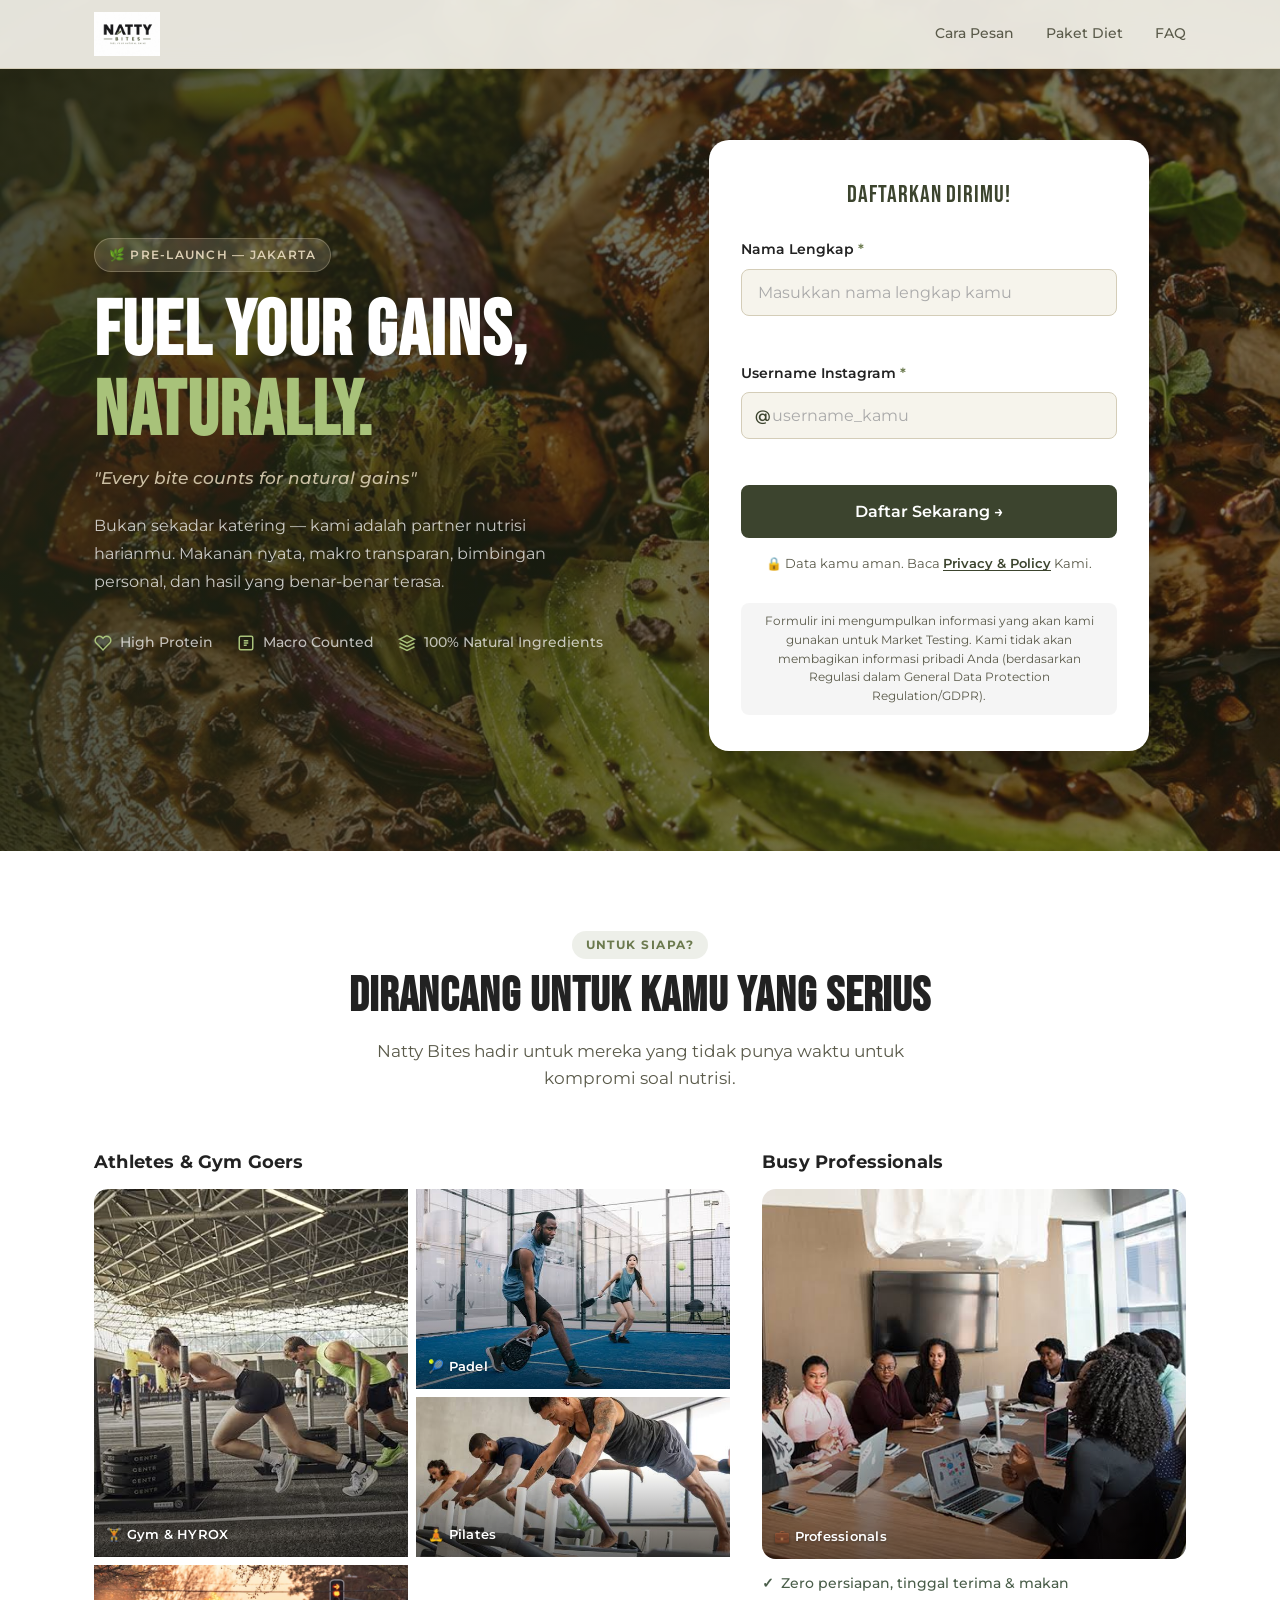
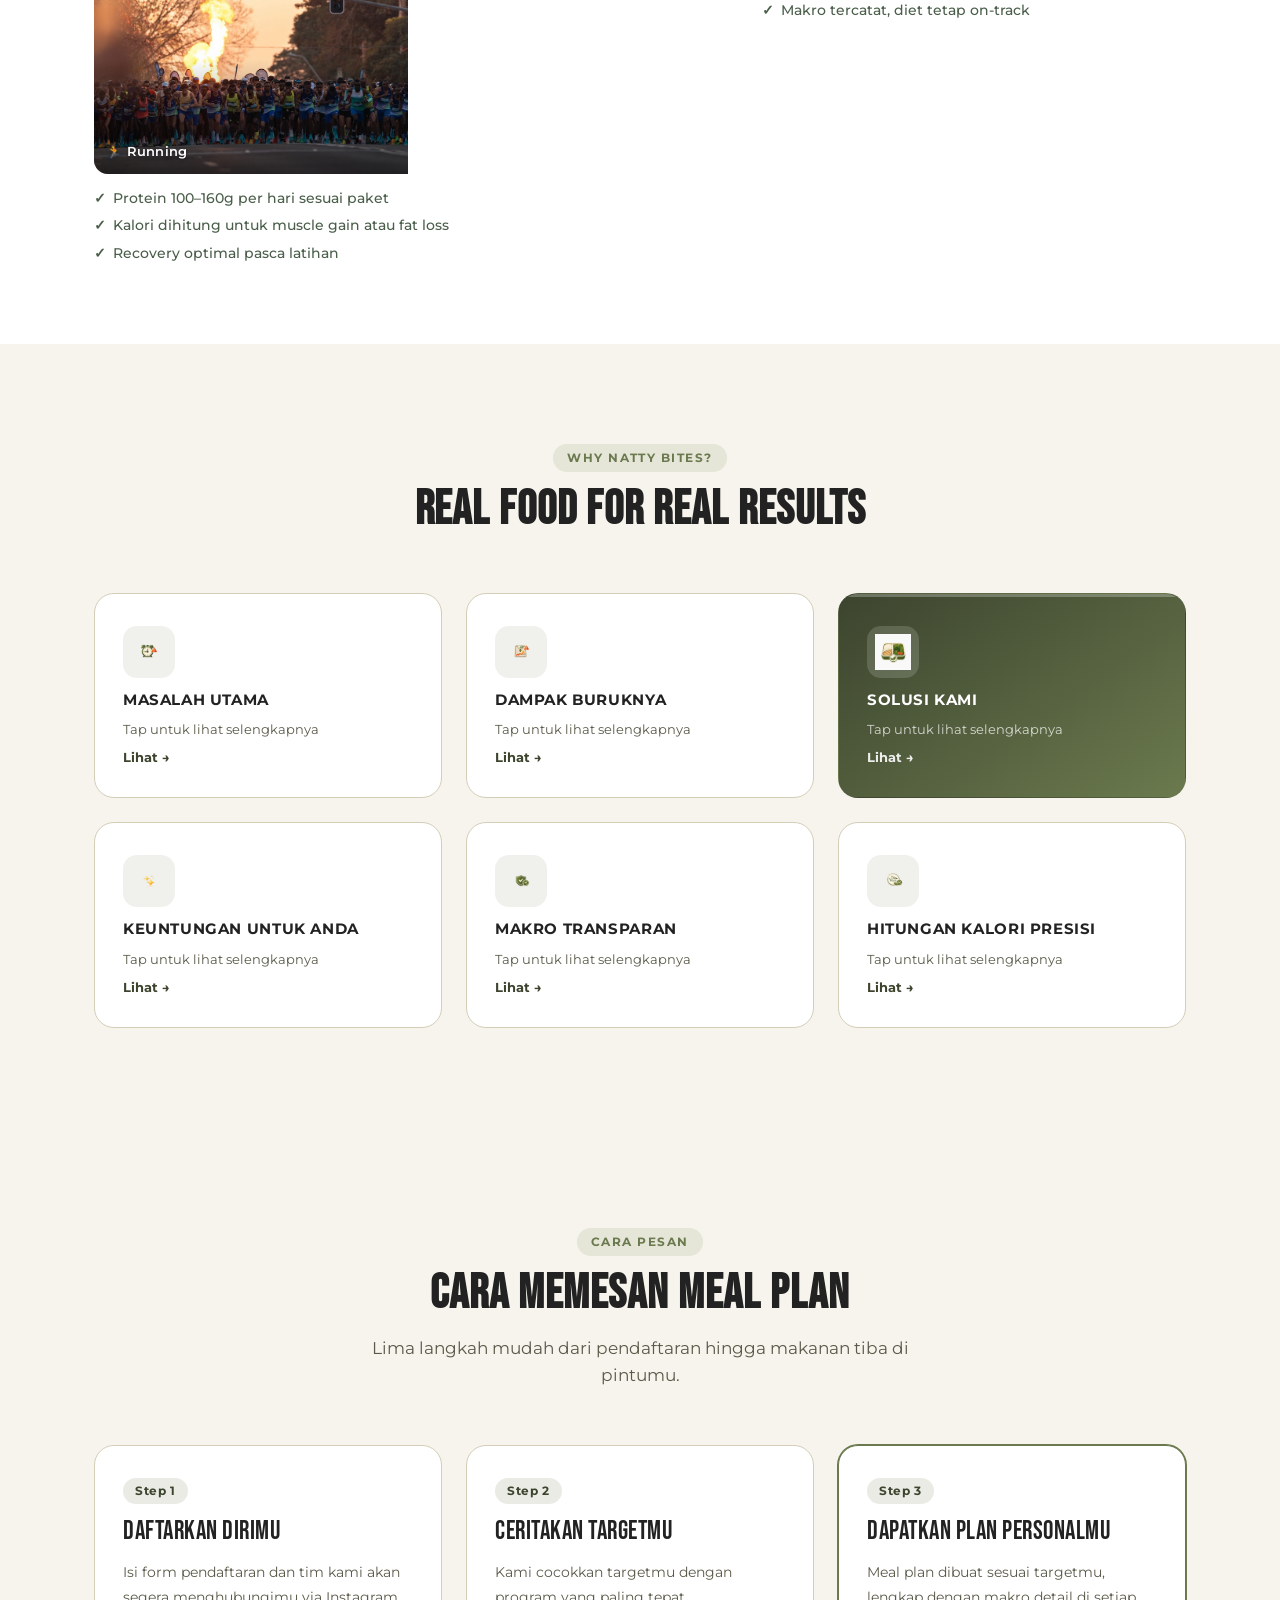
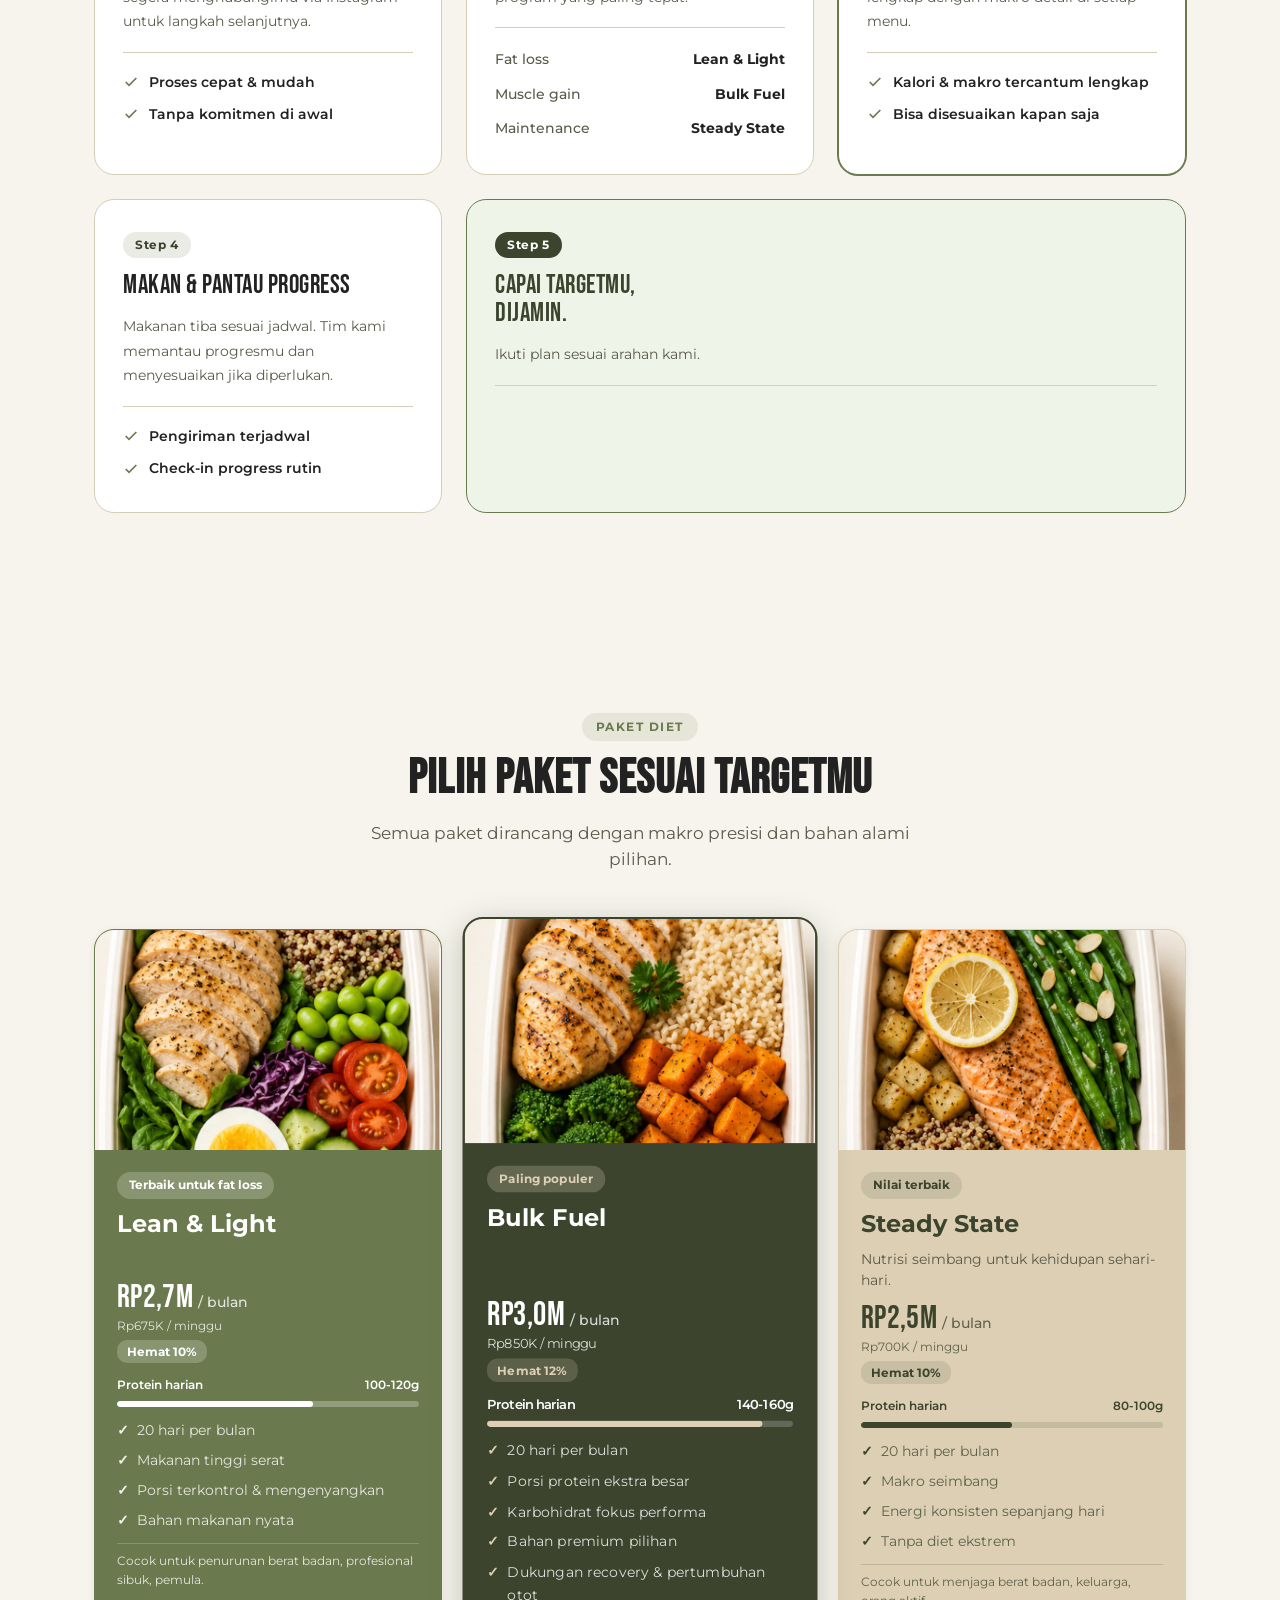
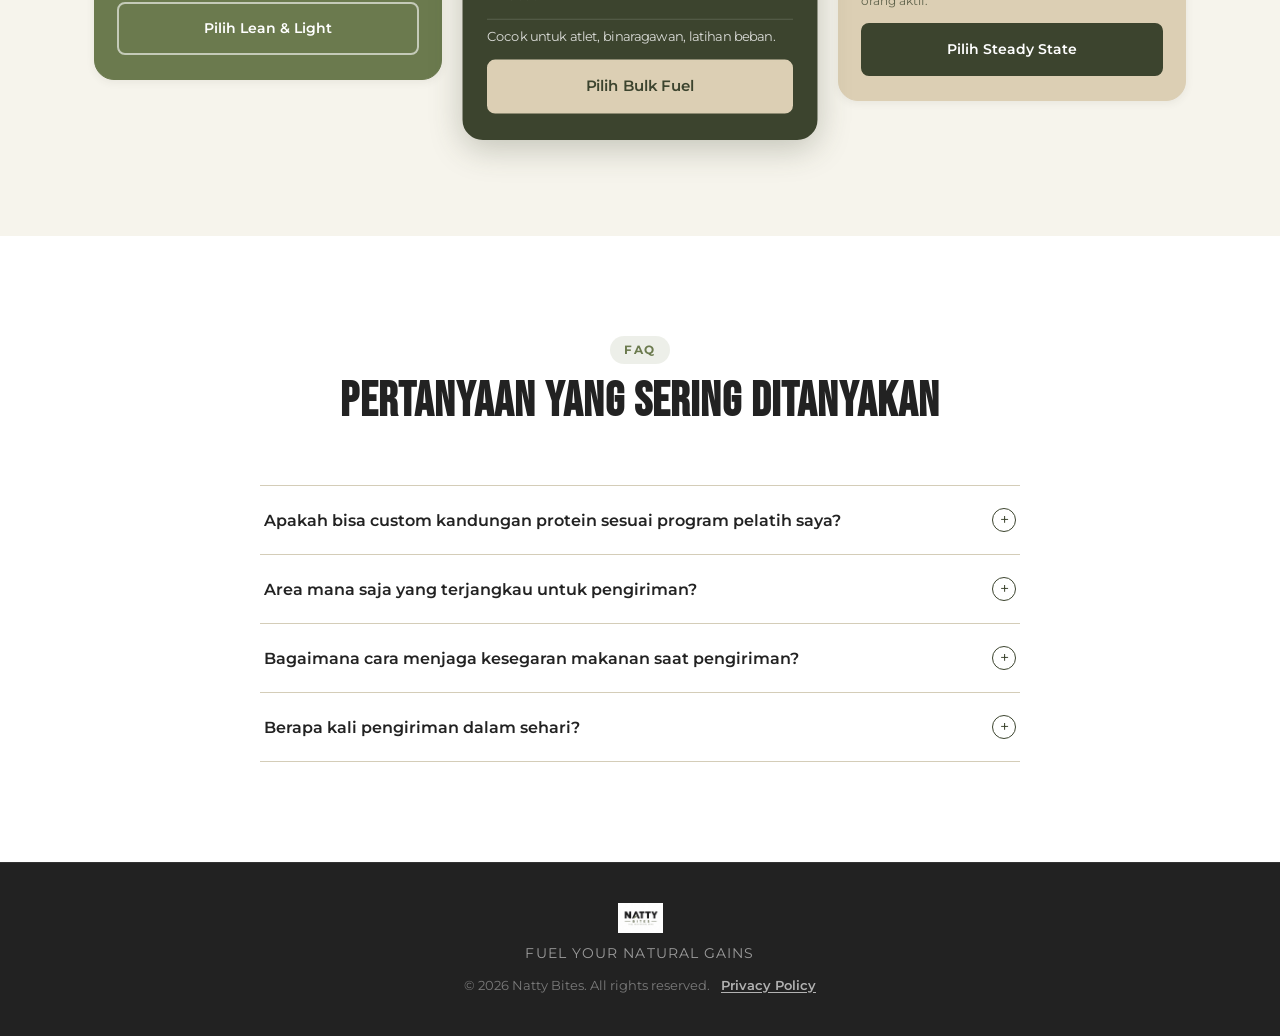
==== commit 79ad7685: "hapus kalimat garansi di step by step" ====
--- a/index.html
+++ b/index.html
@@ -510,12 +510,7 @@
             <h3 class="howto__title howto__title--hero">Capai Targetmu,<br/>Dijamin.</h3>
             <p class="howto__desc howto__desc--hero">Ikuti plan sesuai arahan kami.</p>
             <hr class="howto__divider howto__divider--hero" />
-            <ul class="howto__checklist howto__checklist--hero">
-              <li>
-                <svg width="16" height="16" viewBox="0 0 24 24" fill="none" stroke="currentColor" stroke-width="2.5"><path d="M12 22s8-4 8-10V5l-8-3-8 3v7c0 6 8 10 8 10z"/></svg>
-                Uang kembali 30% jika target tidak tercapai
-              </li>
-            </ul>
+
           </article>
 
         </div>
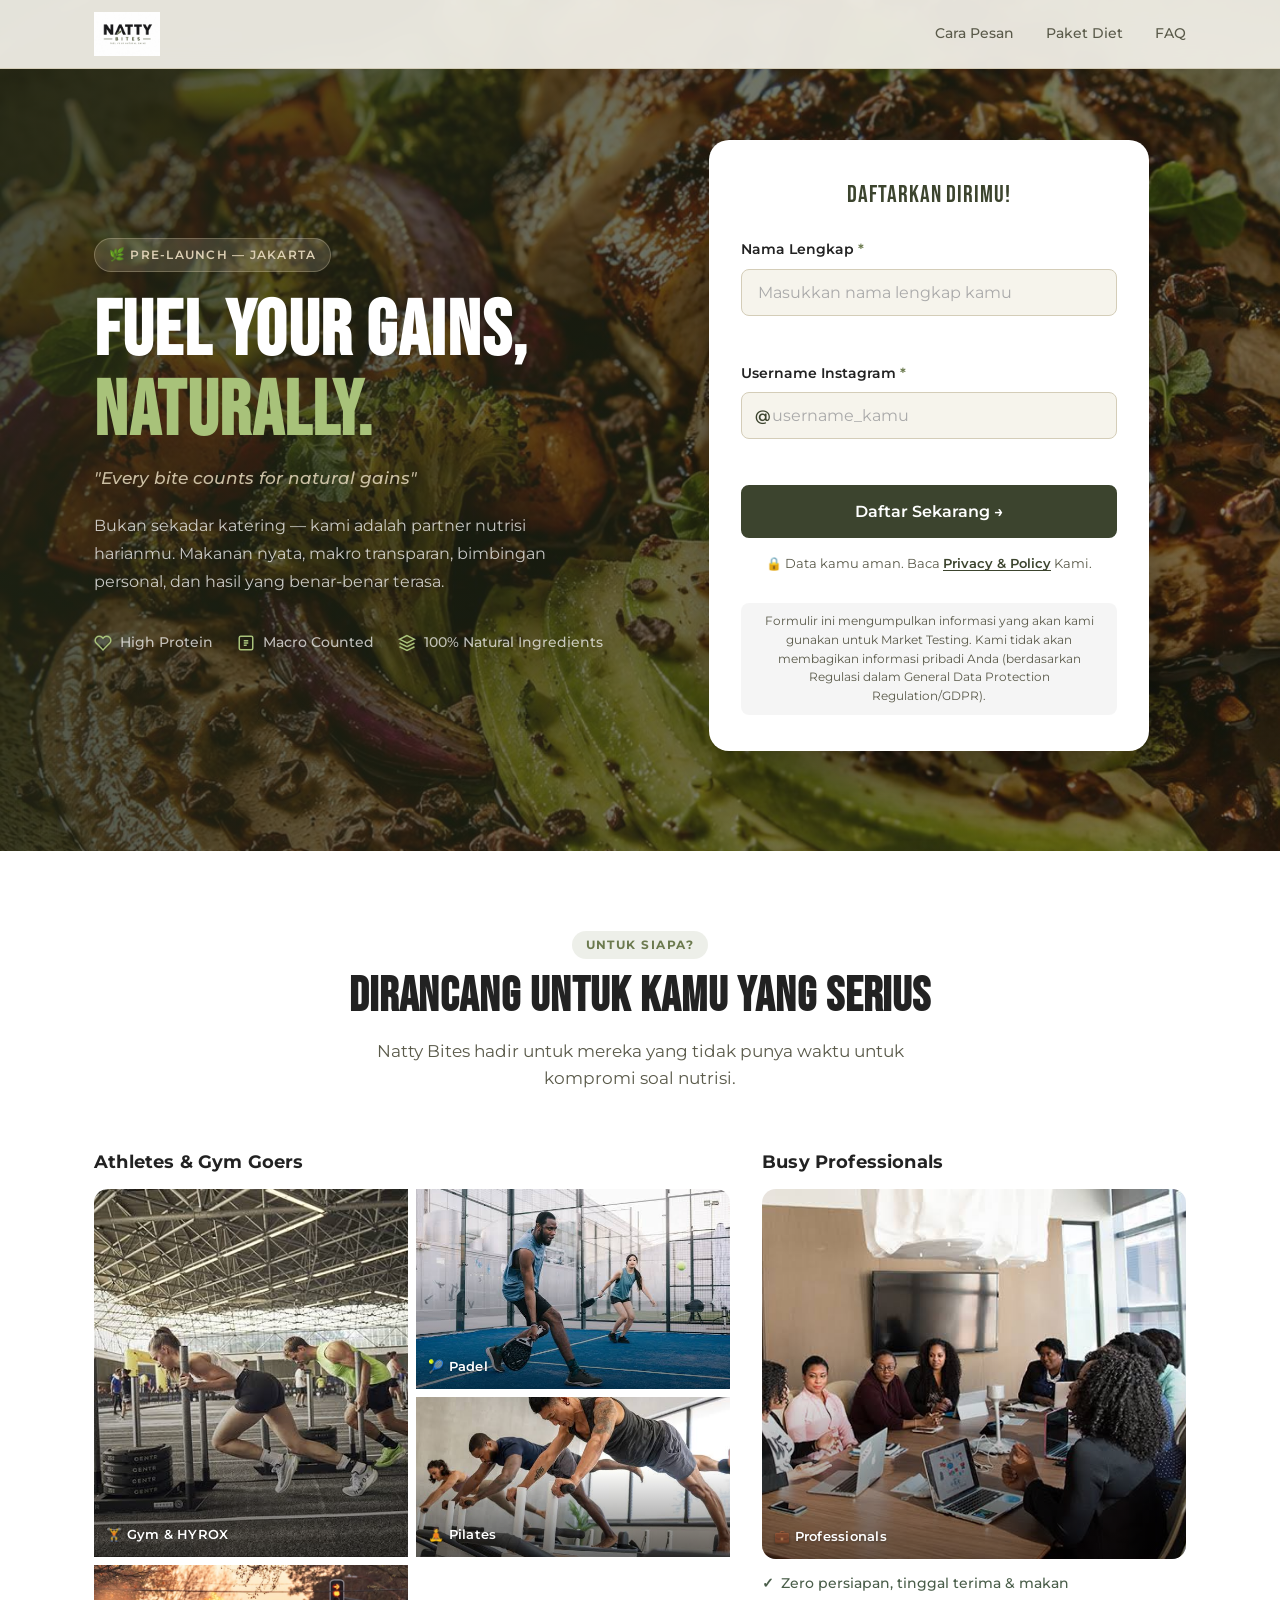
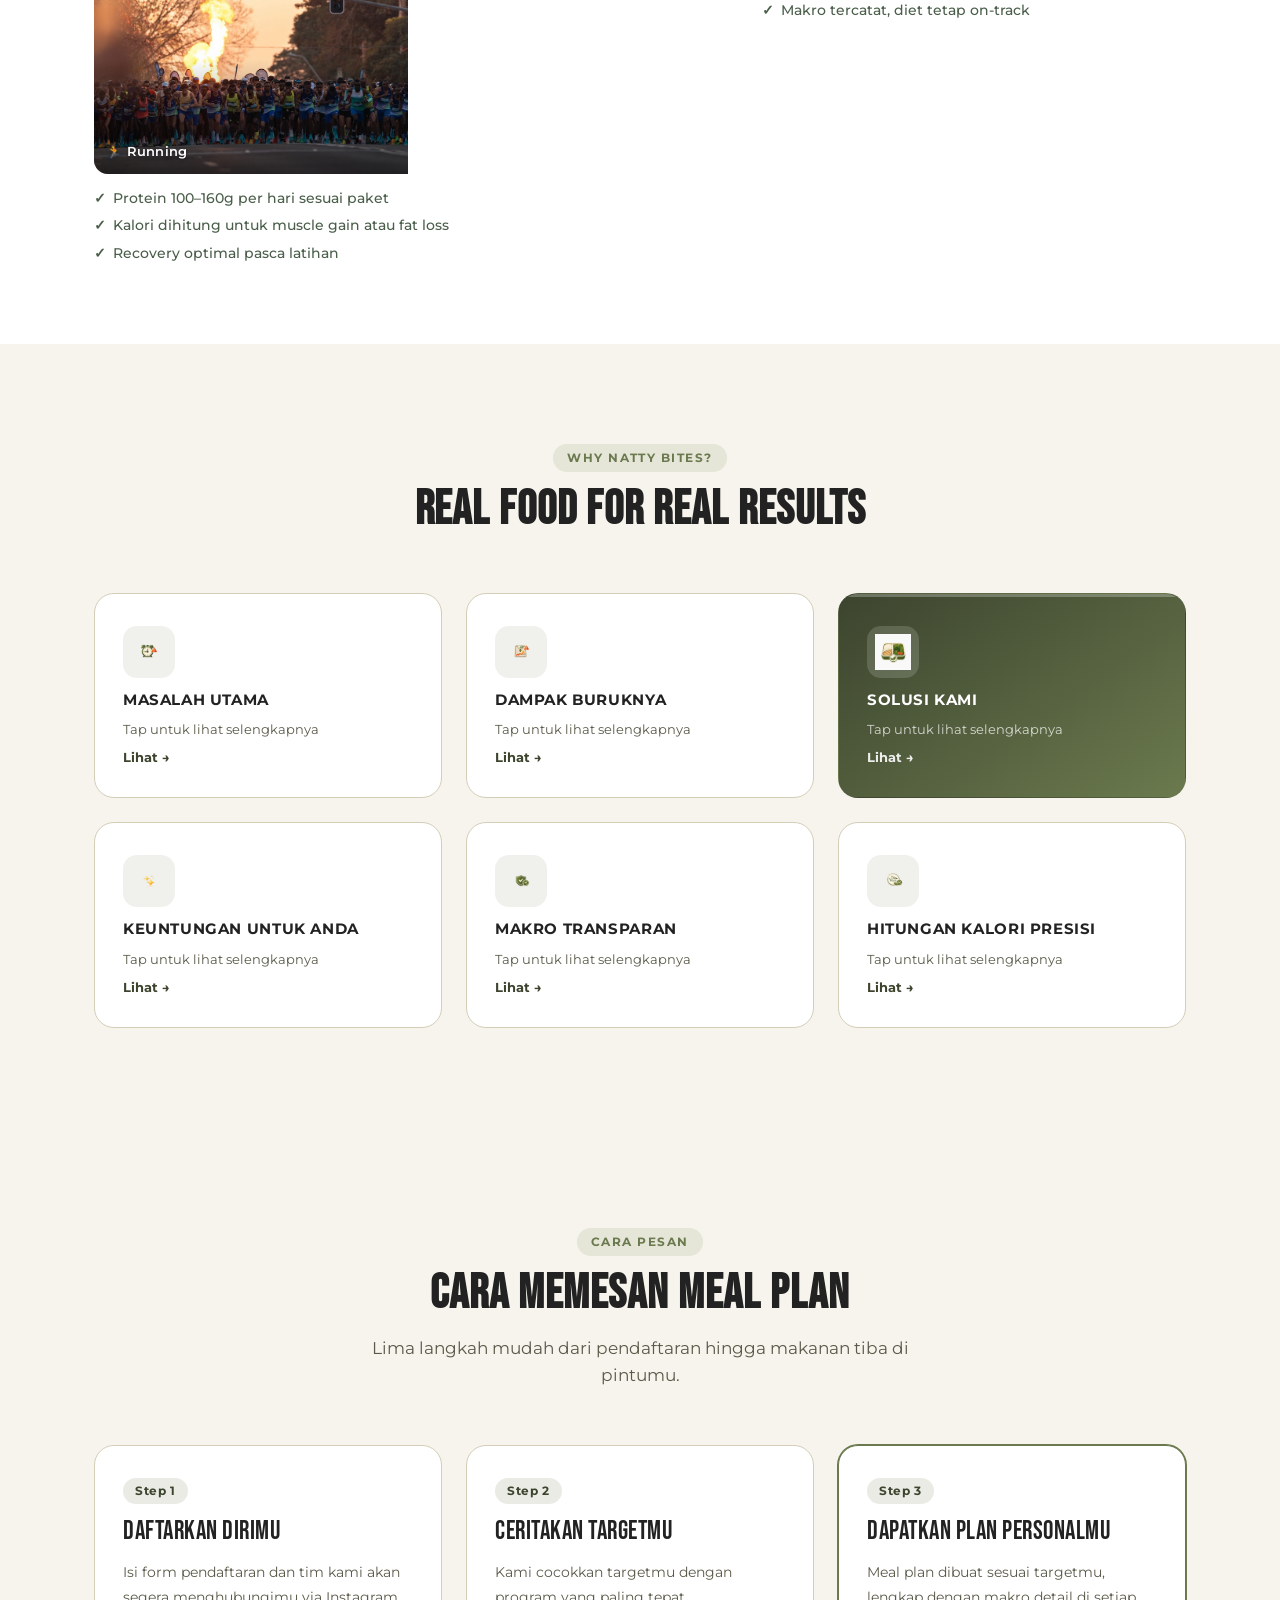
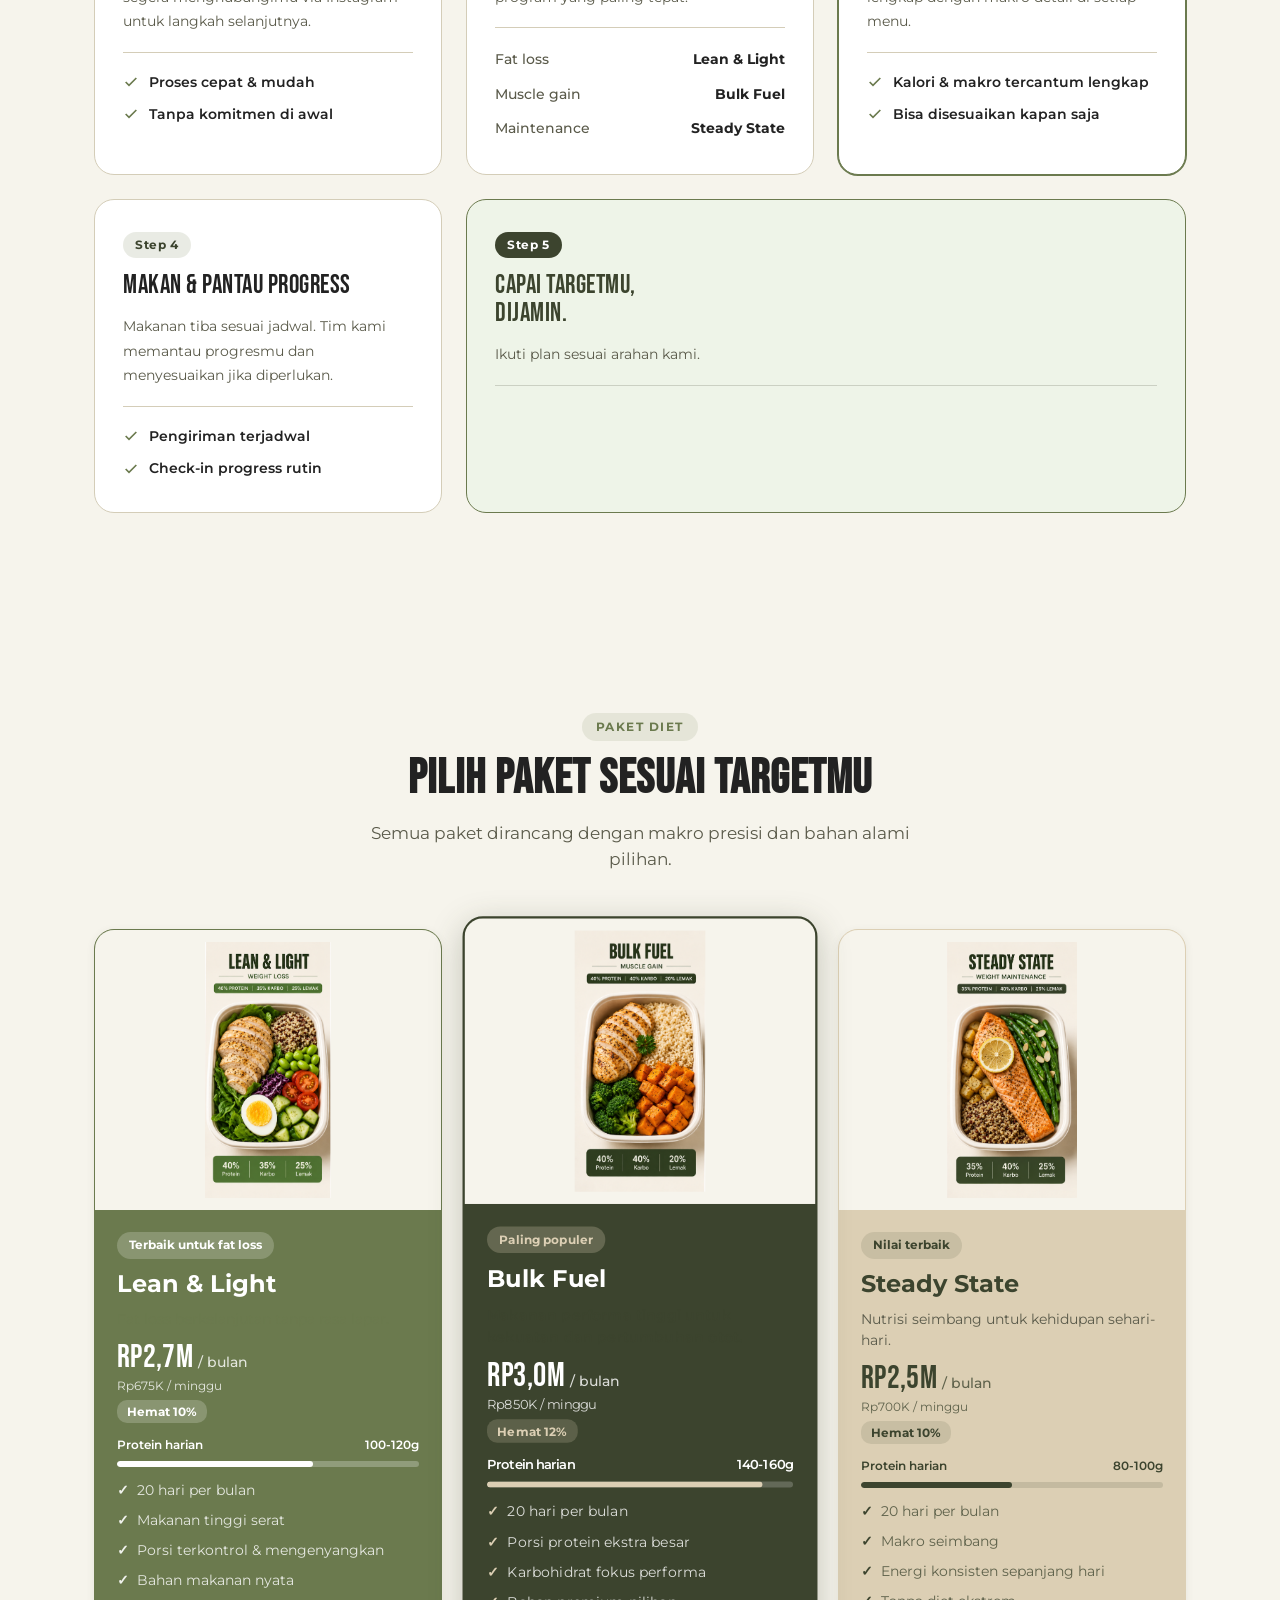
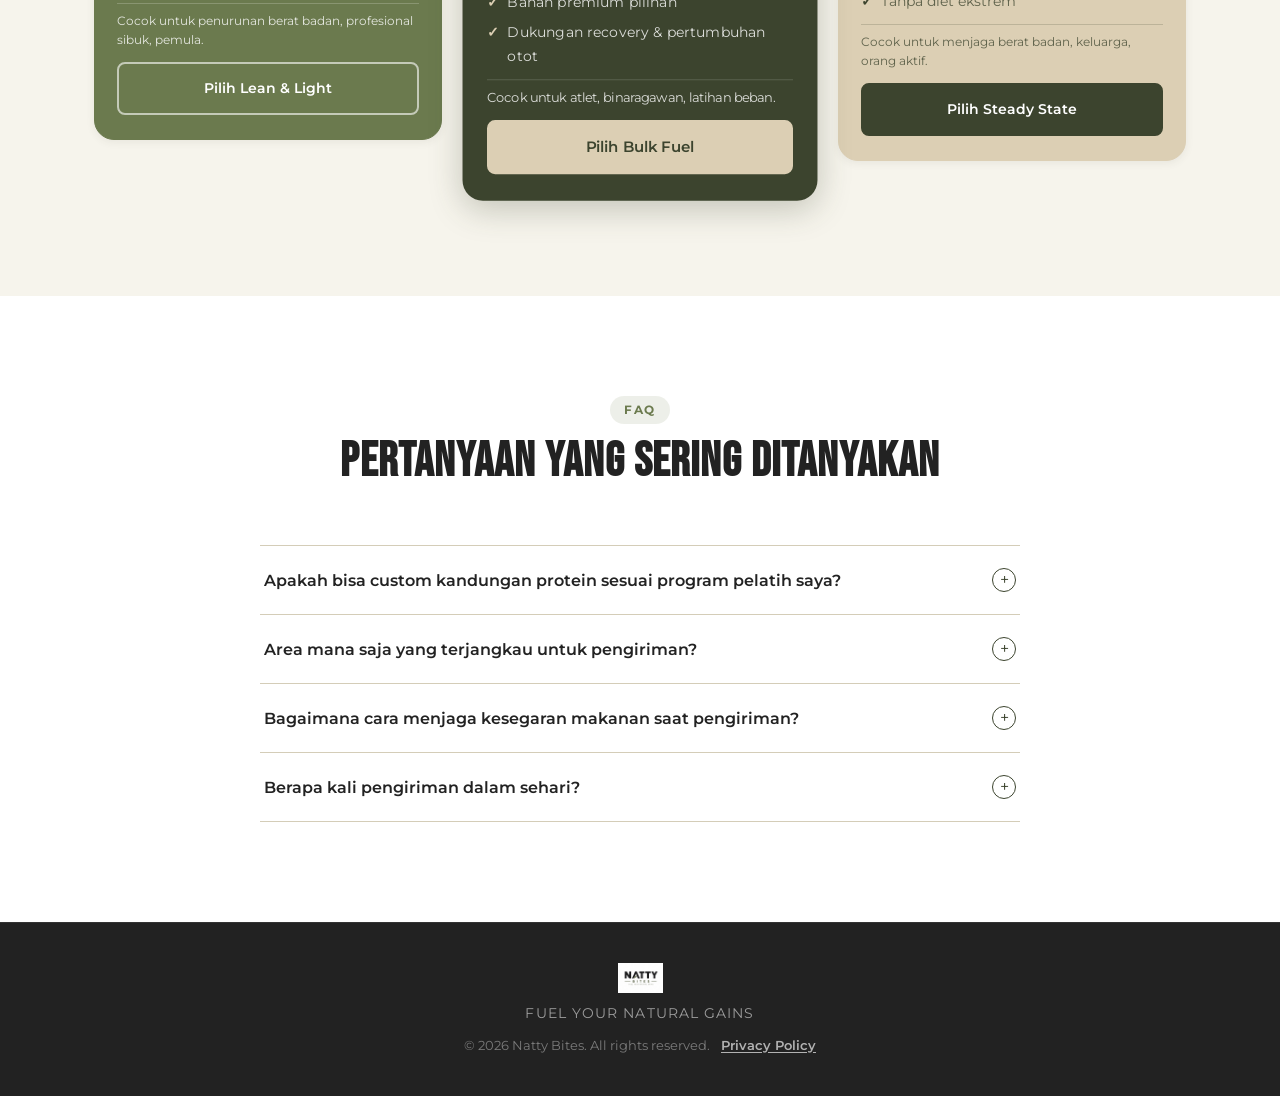
==== commit e2654d18: "hapus kata dipandu ahli" ====
--- a/index.html
+++ b/index.html
@@ -367,7 +367,6 @@
         <ul class="popup__value-list">
           <li><strong>Makro Akurat:</strong> Kalori dan makro dihitung presisi.</li>
           <li><strong>High-Performance Meals:</strong> Tinggi protein, nutrisi seimbang.</li>
-          <li><strong>Dipandu Ahli:</strong> Meal plan sesuai target Anda.</li>
         </ul>
         <button class="btn btn--primary popup__close">Mengerti</button>
       </div>
--- a/styles.css
+++ b/styles.css
@@ -792,13 +792,17 @@
 
 /* Product image */
 .pkg__img-wrap {
-  width: 100%; height: 220px;
+  width: 100%; height: 280px;
   overflow: hidden; flex-shrink: 0;
   background: var(--offwhite);
+  display: flex;
+  align-items: center;
+  justify-content: center;
 }
 .pkg__img {
   width: 100%; height: 100%;
-  object-fit: cover; object-position: center;
+  object-fit: contain; object-position: center;
+  padding: 12px;
   display: block;
   transition: transform 0.4s ease;
 }
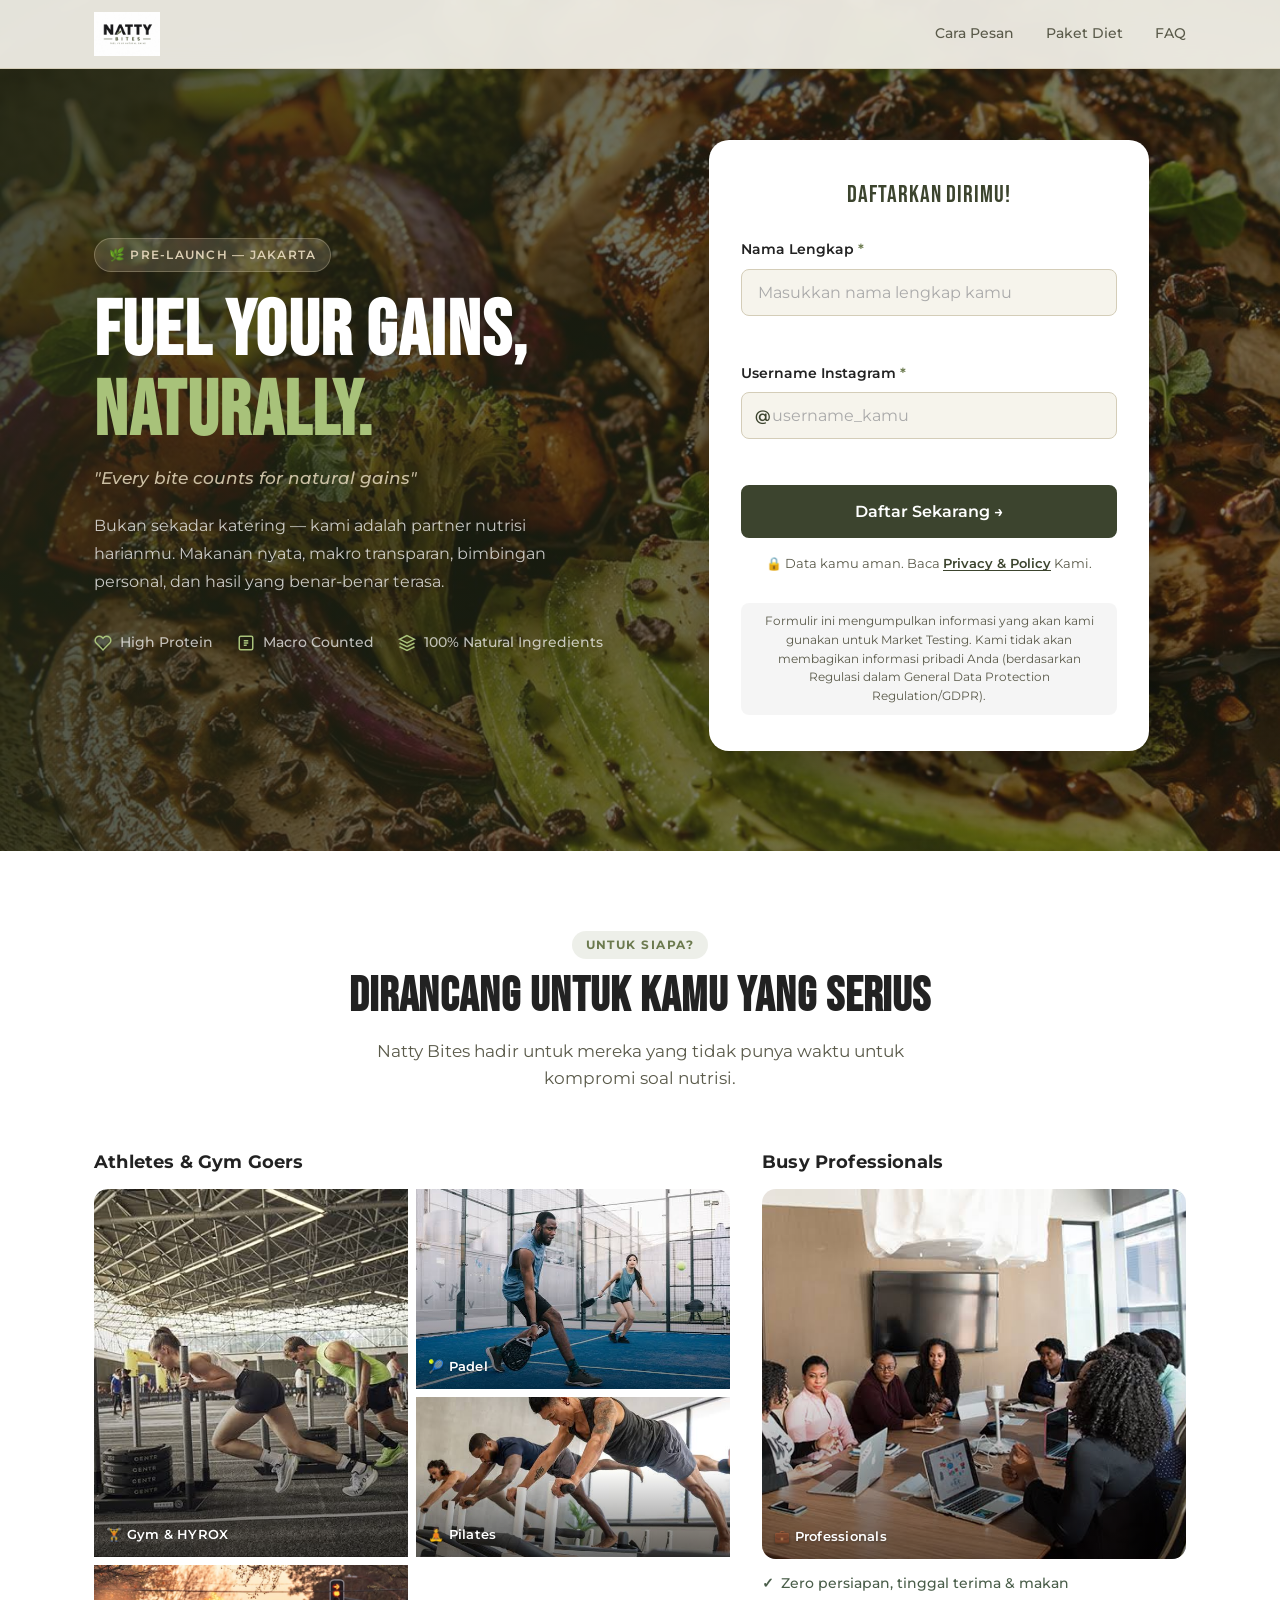
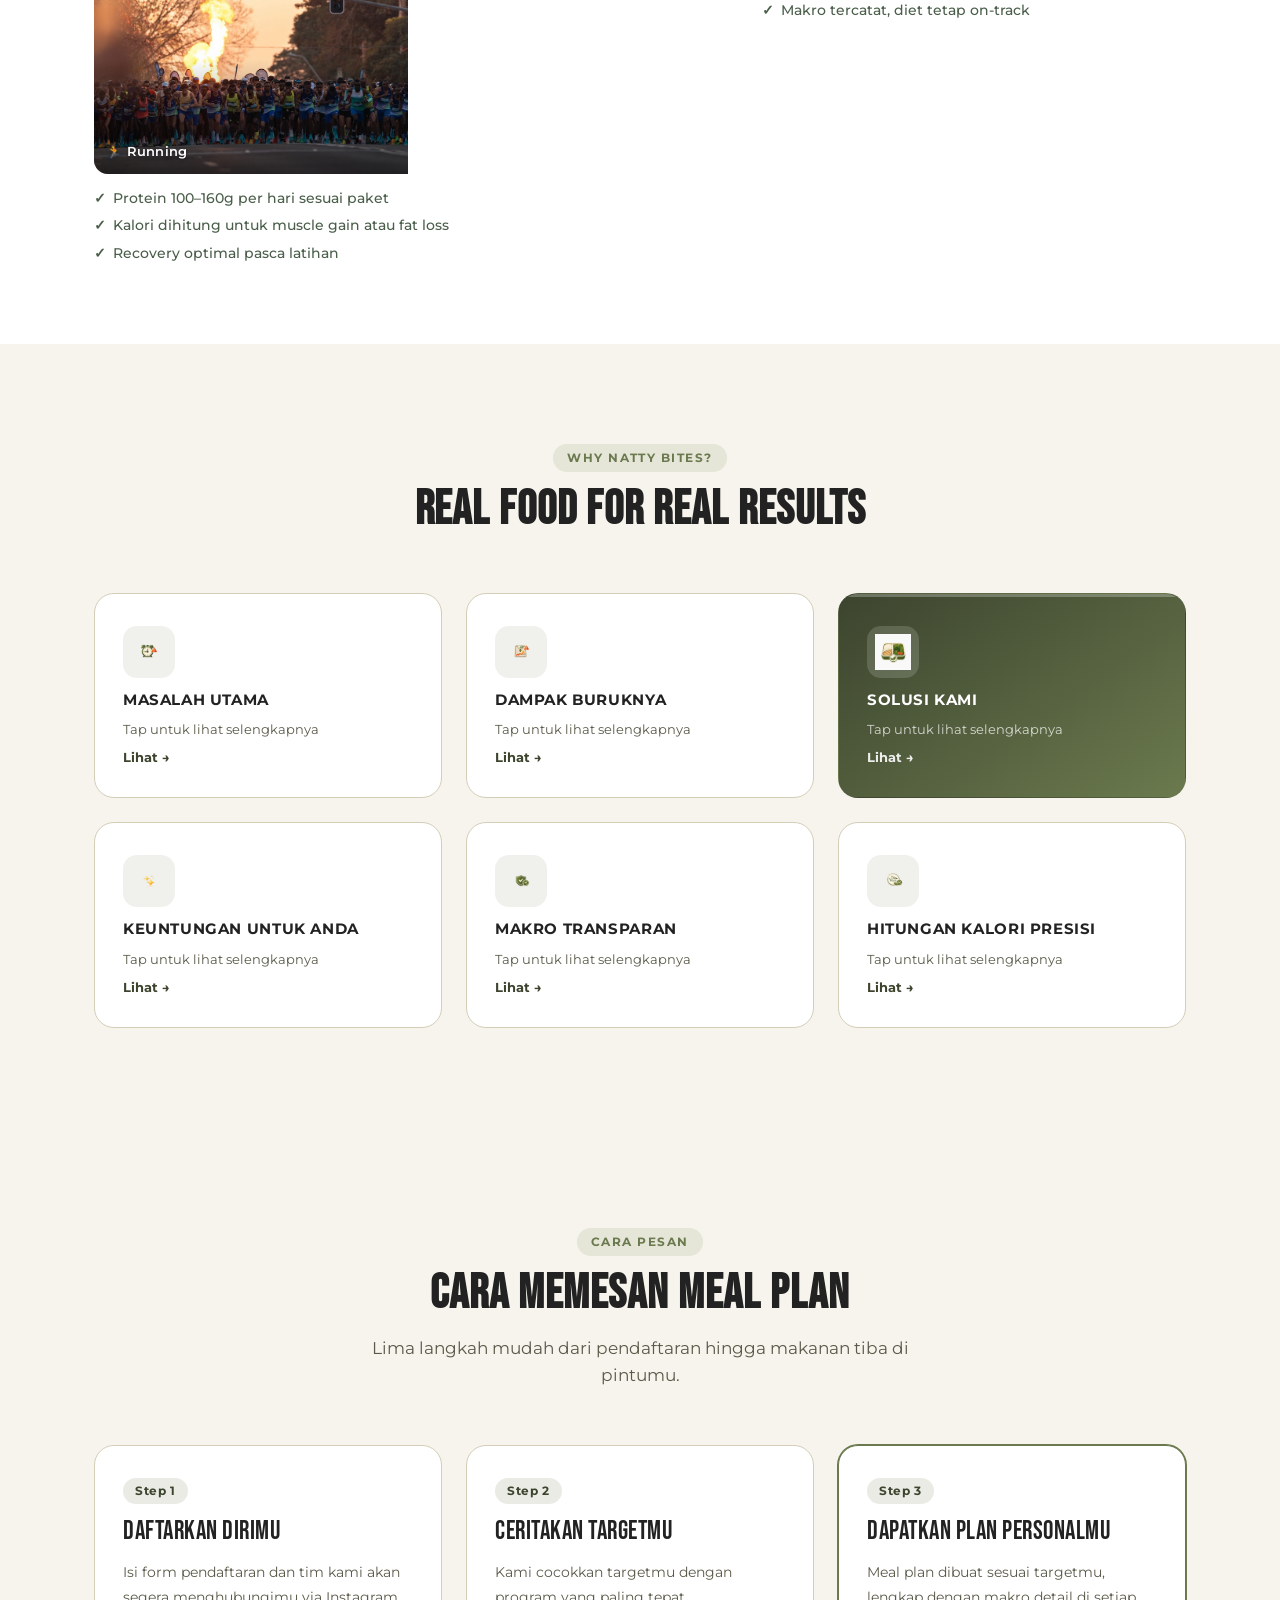
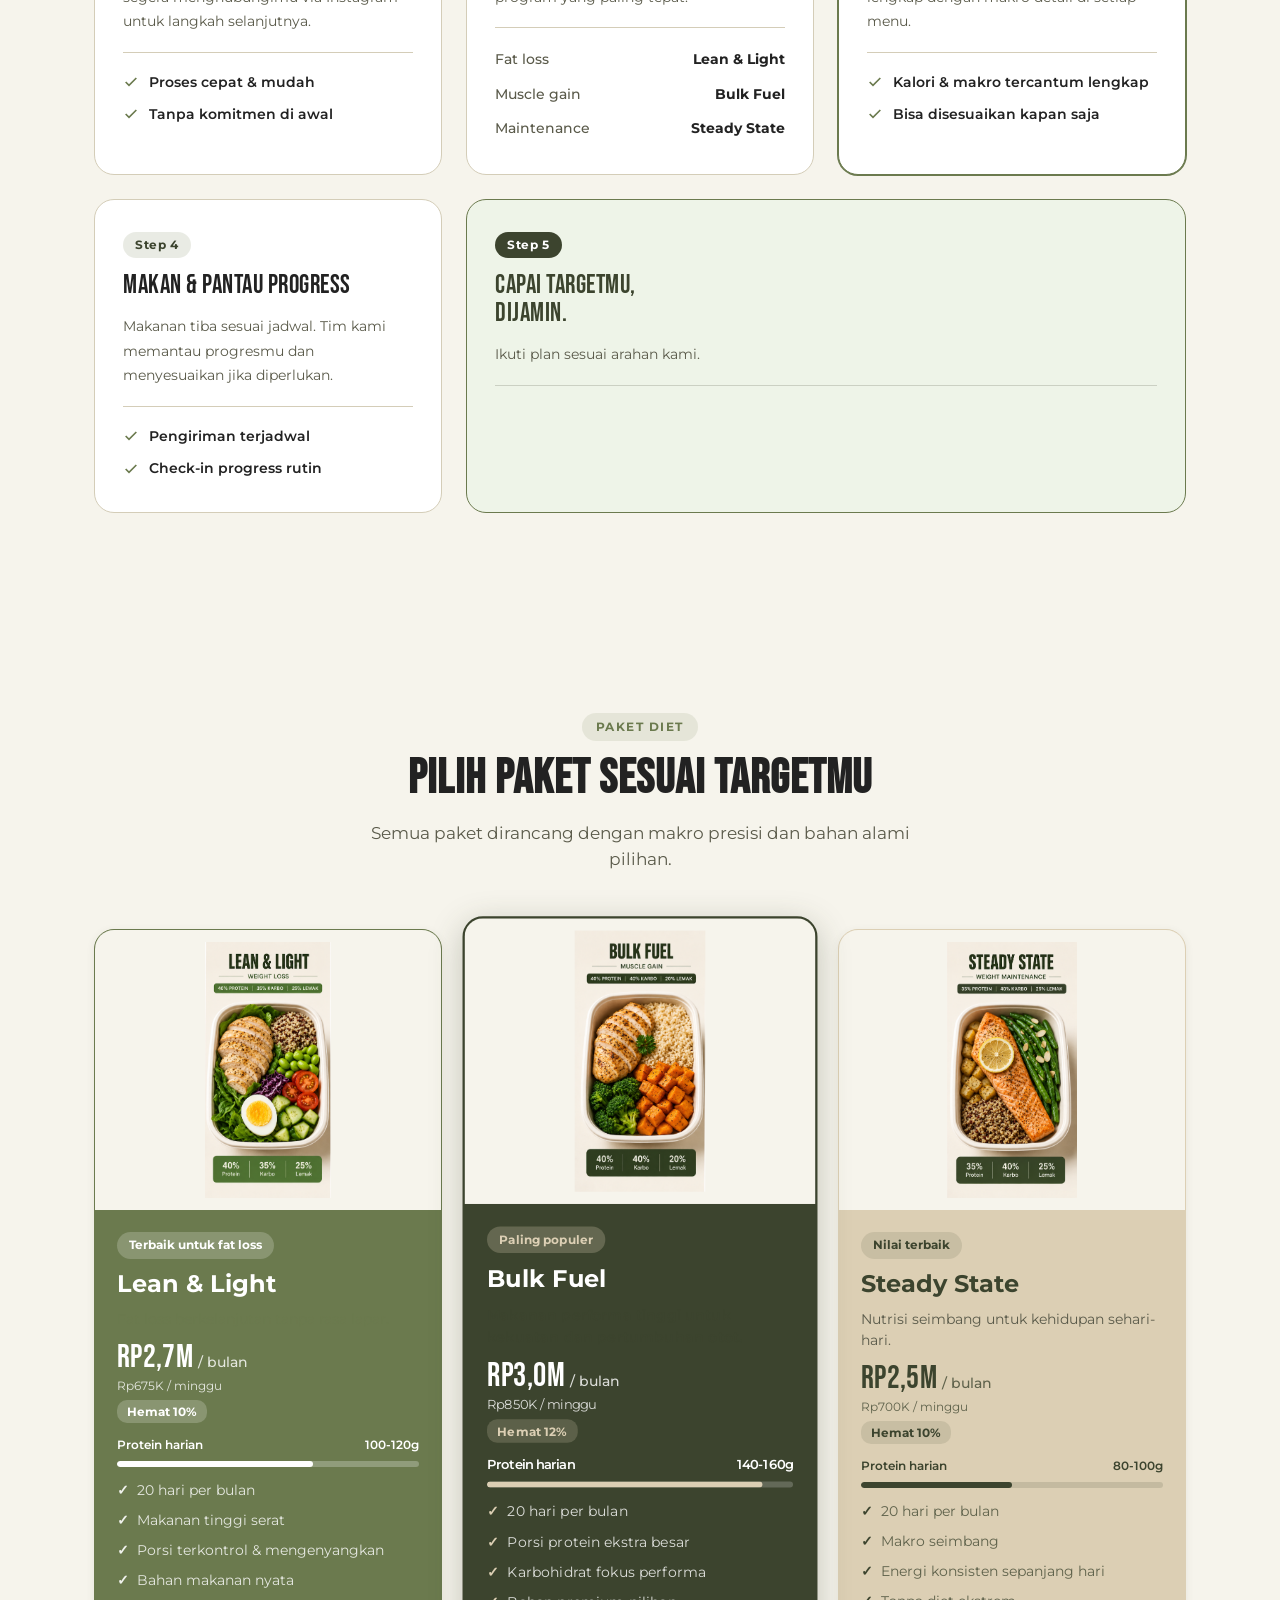
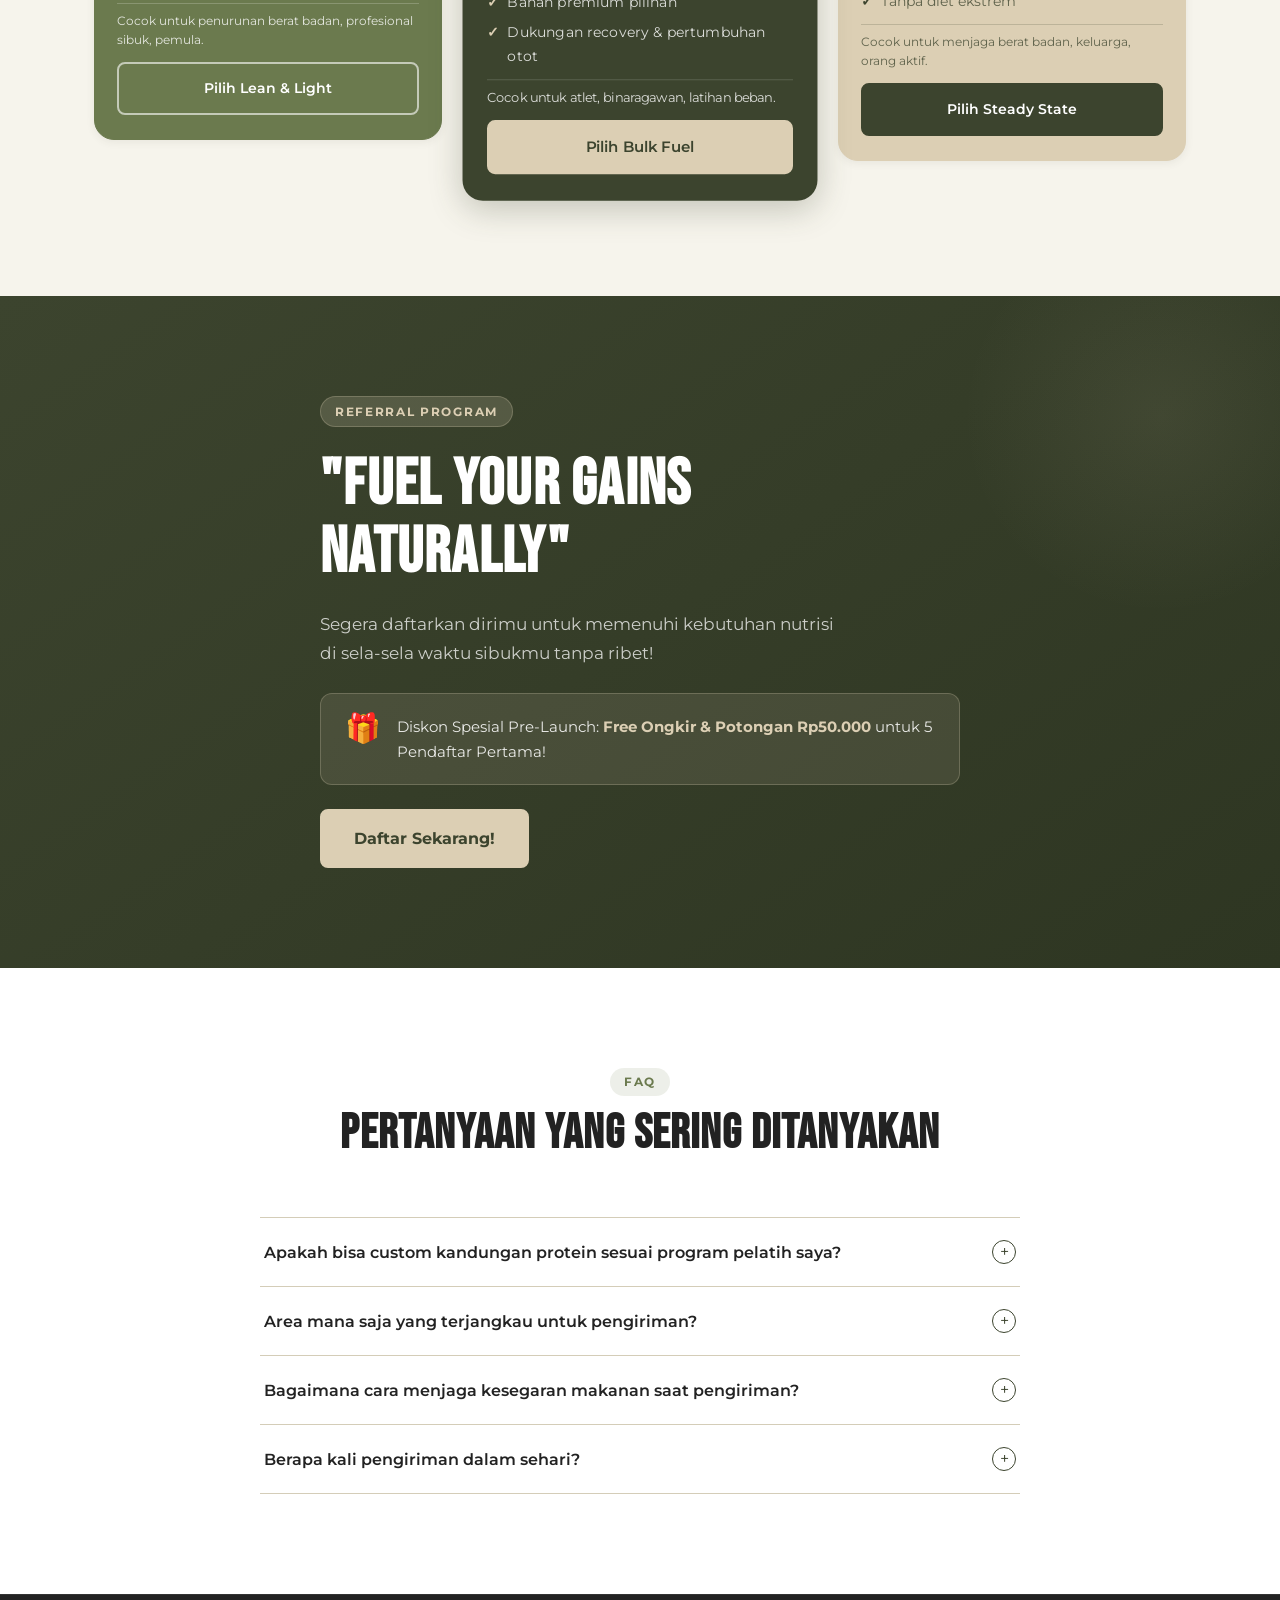
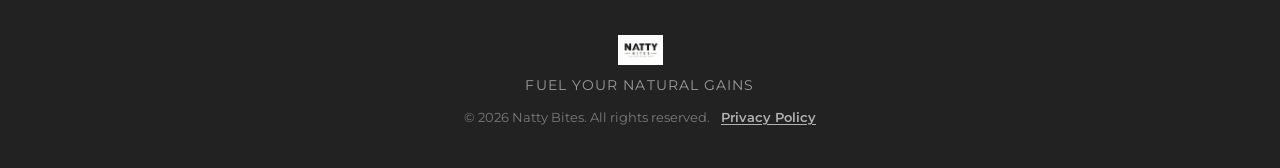
==== commit c133362f: "add refferal program section" ====
--- a/index.html
+++ b/index.html
@@ -645,6 +645,24 @@
       </div>
     </section>
 
+    <!-- ========== REFERRAL PROGRAM ========== -->
+    <section class="referral" id="referral">
+      <div class="container referral__inner">
+        <div class="referral__content">
+          <span class="referral__label">Referral Program</span>
+          <h2 class="referral__headline">"Fuel Your Gains<br/>Naturally"</h2>
+          <p class="referral__desc">
+            Segera daftarkan dirimu untuk memenuhi kebutuhan nutrisi di sela-sela waktu sibukmu tanpa ribet!
+          </p>
+          <div class="referral__reward">
+            <div class="referral__reward-icon" aria-hidden="true">🎁</div>
+            <p class="referral__reward-text">Diskon Spesial Pre-Launch: <strong>Free Ongkir &amp; Potongan Rp50.000</strong> untuk 5 Pendaftar Pertama!</p>
+          </div>
+          <a href="#home" class="btn btn--primary btn--lg referral__cta">Daftar Sekarang!</a>
+        </div>
+      </div>
+    </section>
+
     <!-- ========== FAQ ========== -->
     <section class="faq" id="faq">
       <div class="container">
--- a/styles.css
+++ b/styles.css
@@ -998,6 +998,74 @@
   border-left: 3px solid var(--green-mid);
 }
 
+/* ---- REFERRAL PROGRAM ---- */
+.referral {
+  padding: 100px 0;
+  background: linear-gradient(145deg, var(--olive-dark) 0%, #2e3622 100%);
+  position: relative; overflow: hidden;
+}
+.referral::before {
+  content: '';
+  position: absolute; top: -80px; right: -80px;
+  width: 400px; height: 400px;
+  background: radial-gradient(circle, rgba(220,207,180,0.08) 0%, transparent 70%);
+  pointer-events: none;
+}
+.referral__inner {
+  display: flex; align-items: center; justify-content: center;
+  position: relative; z-index: 1;
+}
+.referral__content {
+  max-width: 640px; width: 100%;
+  display: flex; flex-direction: column; gap: 24px;
+}
+.referral__label {
+  display: inline-block; width: fit-content;
+  font-size: 0.75rem; font-weight: 700; letter-spacing: 0.14em;
+  text-transform: uppercase;
+  background: rgba(220,207,180,0.18); color: var(--beige);
+  padding: 5px 14px; border-radius: 20px;
+  border: 1px solid rgba(220,207,180,0.25);
+}
+.referral__headline {
+  font-family: var(--font-display);
+  font-size: clamp(2.8rem, 5vw, 4.2rem);
+  line-height: 1.05; letter-spacing: 0.02em;
+  text-transform: uppercase;
+  color: var(--white);
+}
+.referral__desc {
+  font-size: 1.05rem; color: rgba(255,255,255,0.75);
+  line-height: 1.75; max-width: 520px;
+}
+.referral__reward {
+  display: flex; align-items: flex-start; gap: 16px;
+  background: rgba(220,207,180,0.12);
+  border: 1px solid rgba(220,207,180,0.25);
+  border-radius: var(--radius);
+  padding: 20px 24px;
+}
+.referral__reward-icon {
+  font-size: 1.8rem; flex-shrink: 0; line-height: 1;
+}
+.referral__reward-text {
+  font-size: 0.95rem; color: rgba(255,255,255,0.88);
+  line-height: 1.65;
+}
+.referral__reward-text strong {
+  color: var(--beige); font-weight: 700;
+}
+.referral__cta {
+  width: fit-content;
+  background: var(--beige); color: var(--olive-dark);
+  border-color: var(--beige);
+  font-weight: 700;
+}
+.referral__cta:hover {
+  background: #ede0c8; border-color: #ede0c8;
+  transform: translateY(-2px); box-shadow: 0 8px 24px rgba(0,0,0,0.2);
+}
+
 /* ---- FAQ ---- */
 .faq { padding: 100px 0; background: var(--white); }
 .faq__list { max-width: 760px; margin: 0 auto; display: flex; flex-direction: column; gap: 0; }
@@ -1183,6 +1251,12 @@
   .navbar__links, .navbar__cta { display: none; }
   .navbar__hamburger { display: flex; }
 
+  /* Referral */
+  .referral { padding: 72px 0; }
+  .referral__headline { font-size: clamp(2.4rem, 9vw, 3.2rem); }
+  .referral__reward { flex-direction: column; gap: 10px; }
+  .referral__cta { width: 100%; justify-content: center; }
+
   /* Hero */
   .hero { padding: 96px 0 60px; }
   .hero__content { max-width: 100%; }
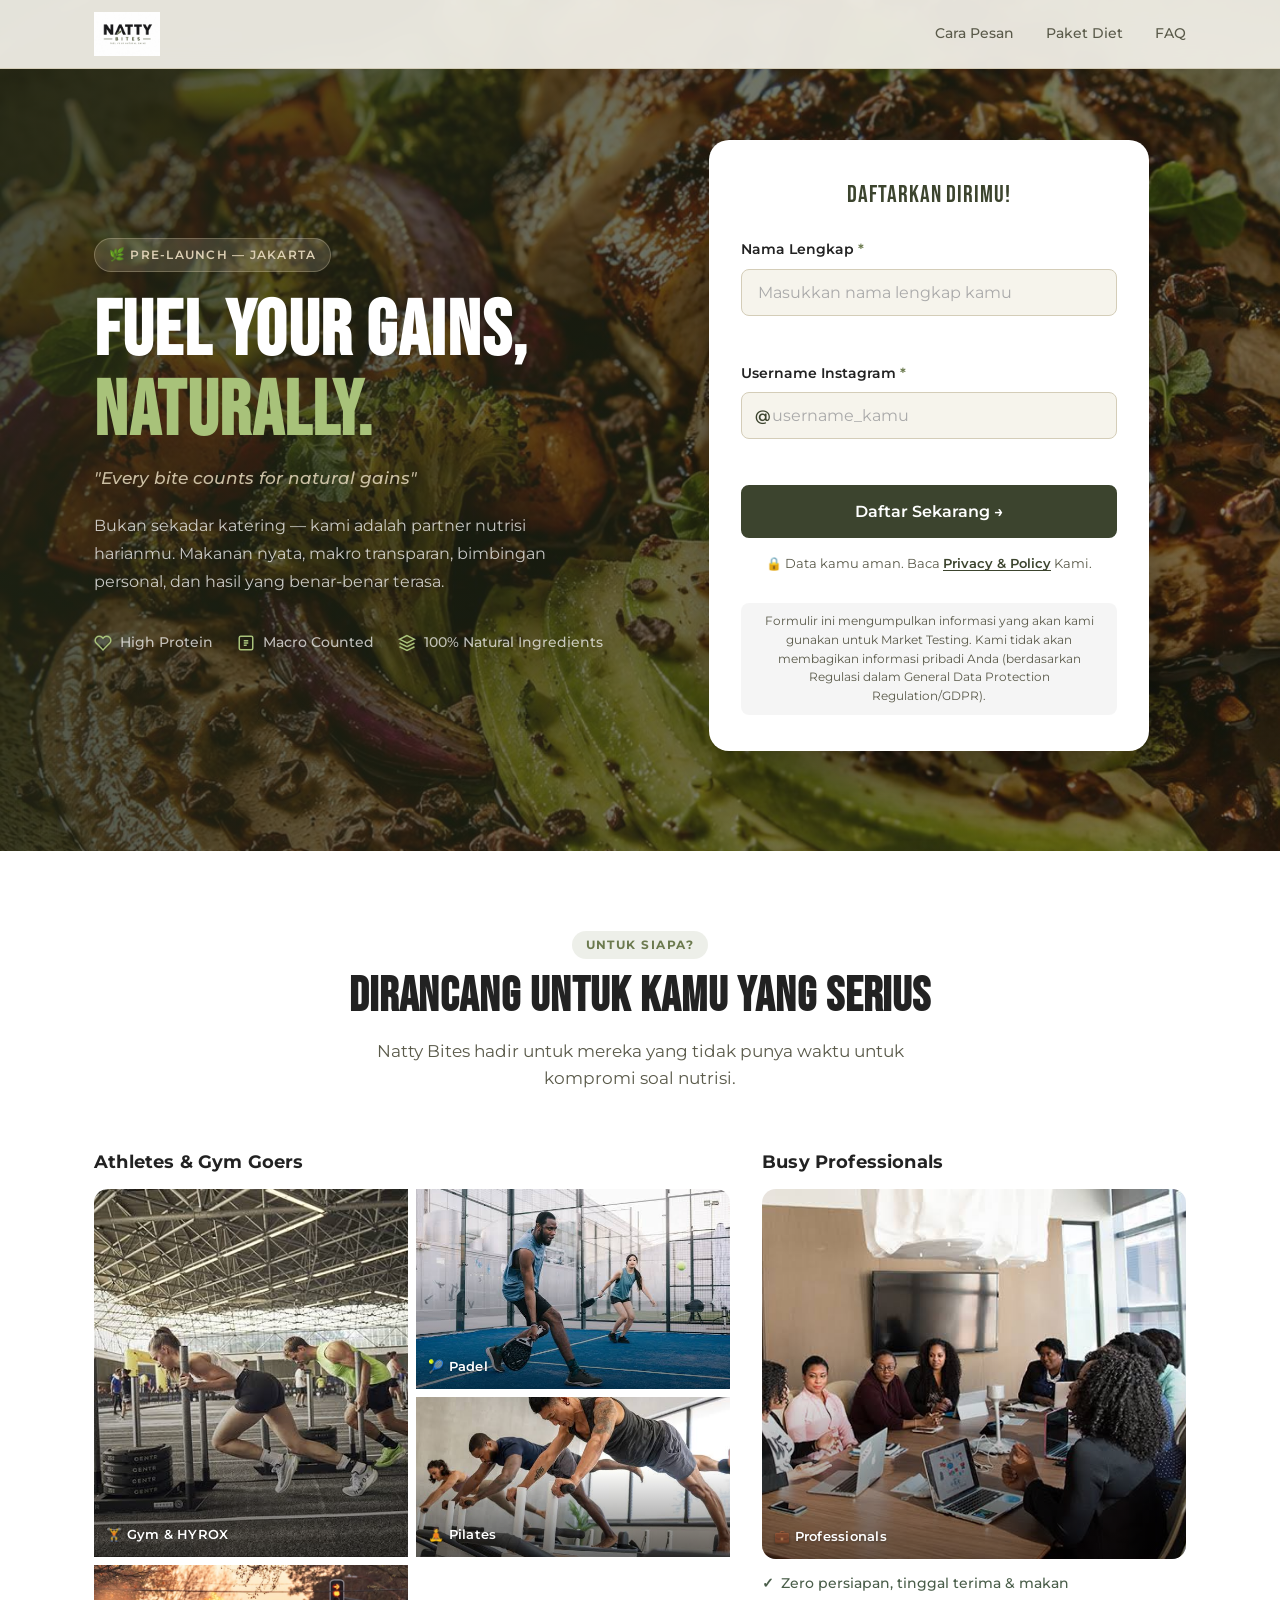
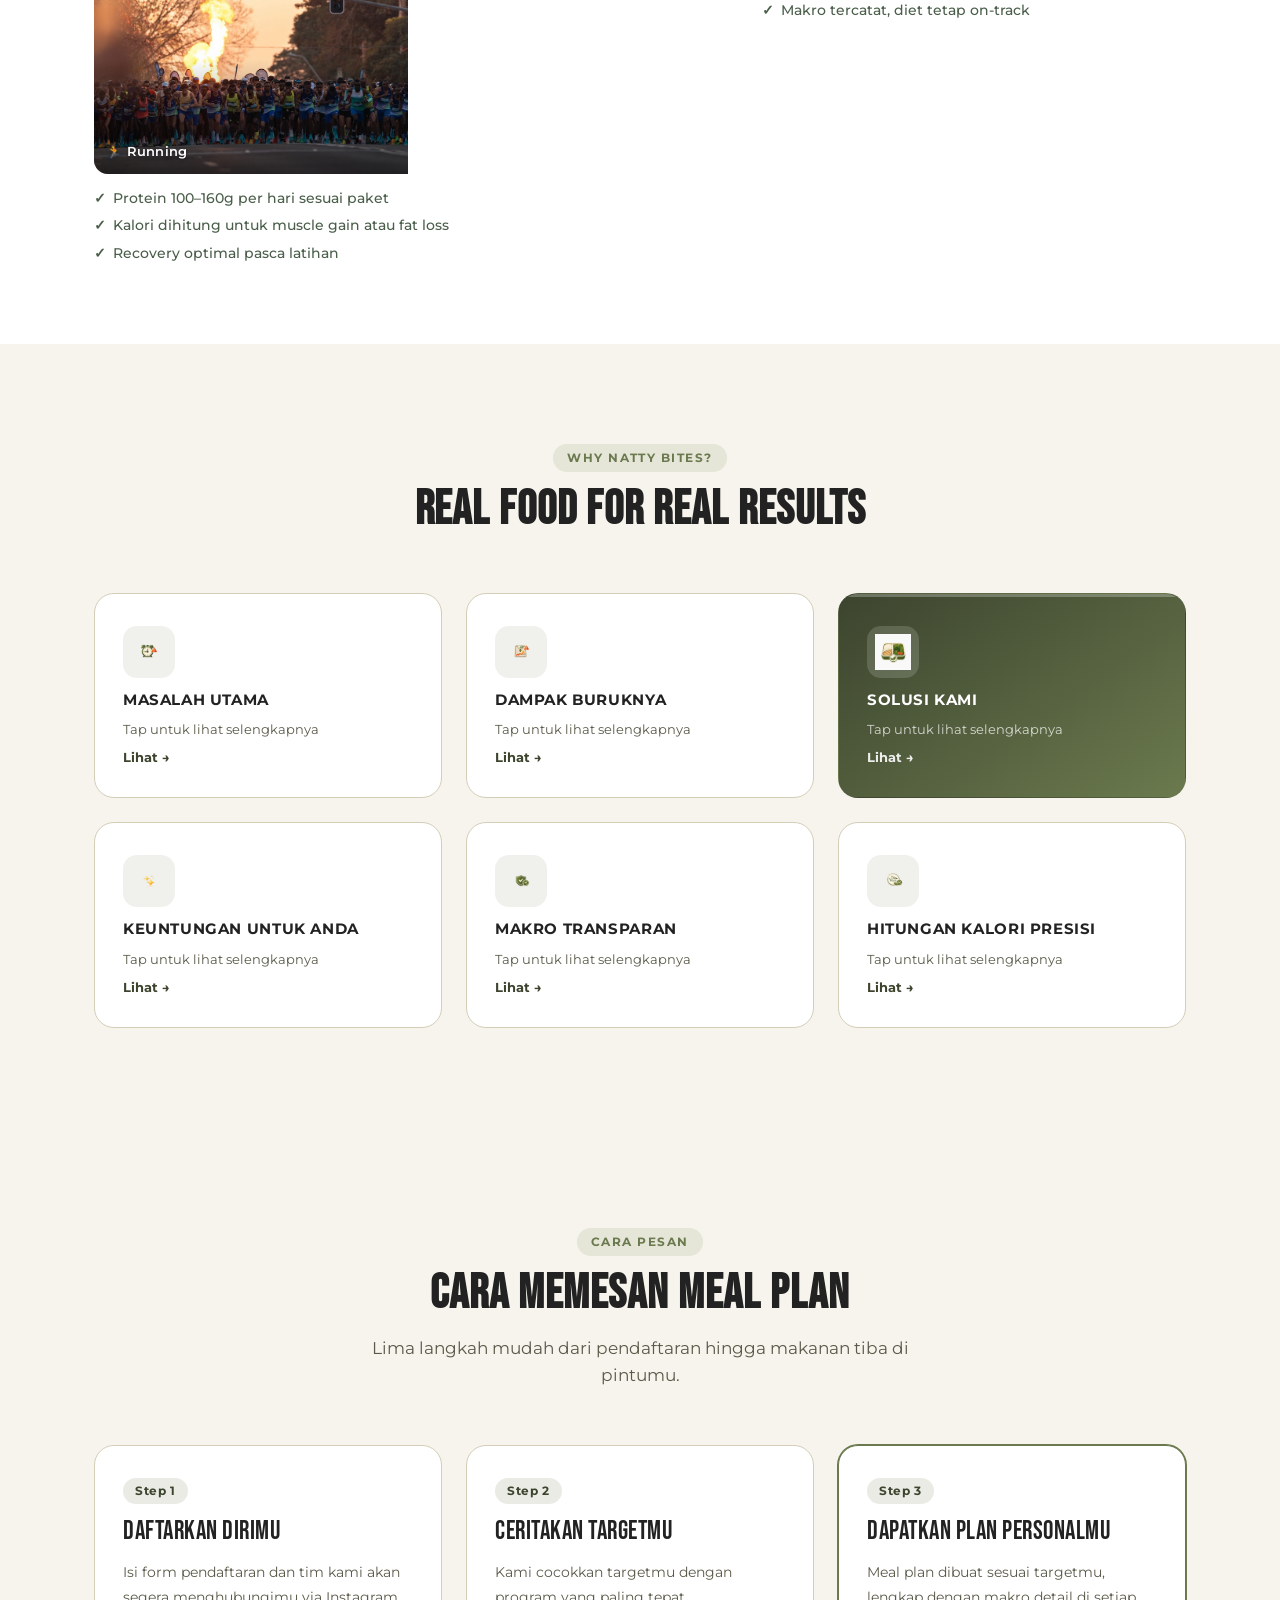
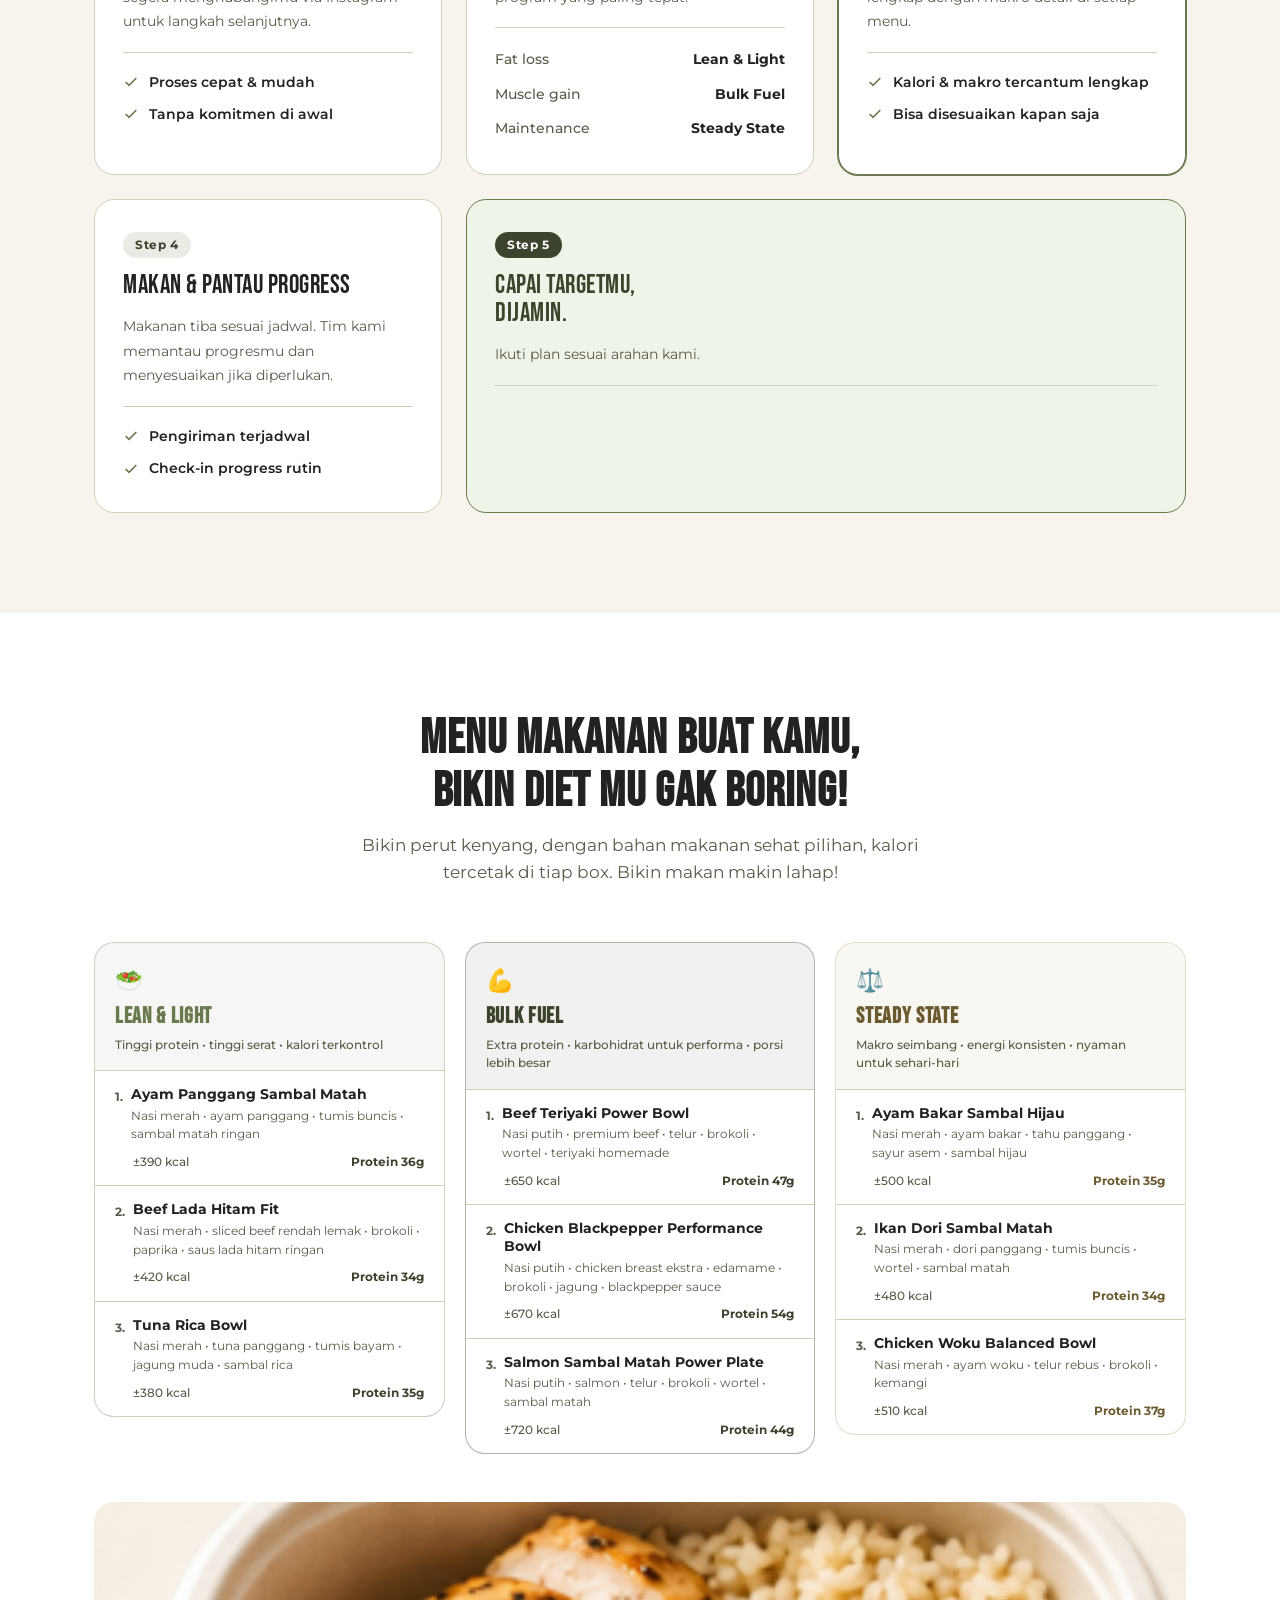
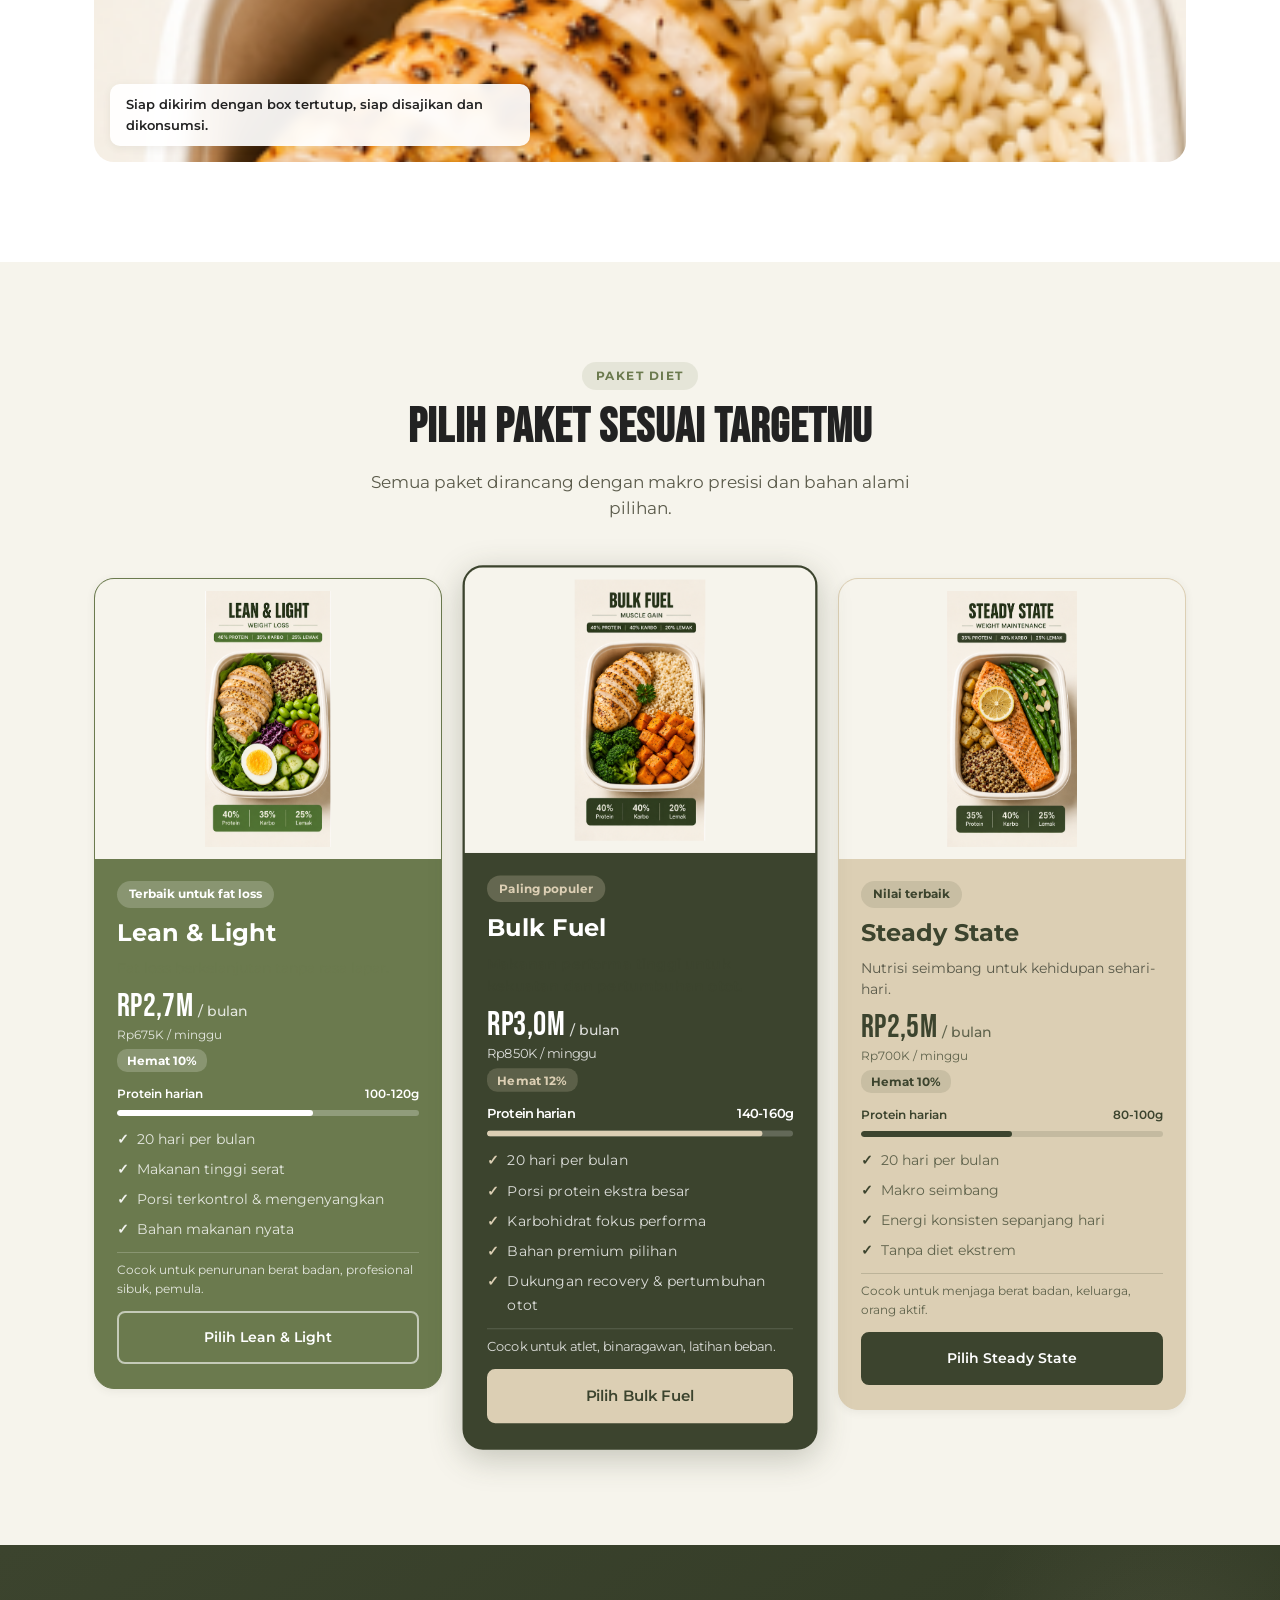
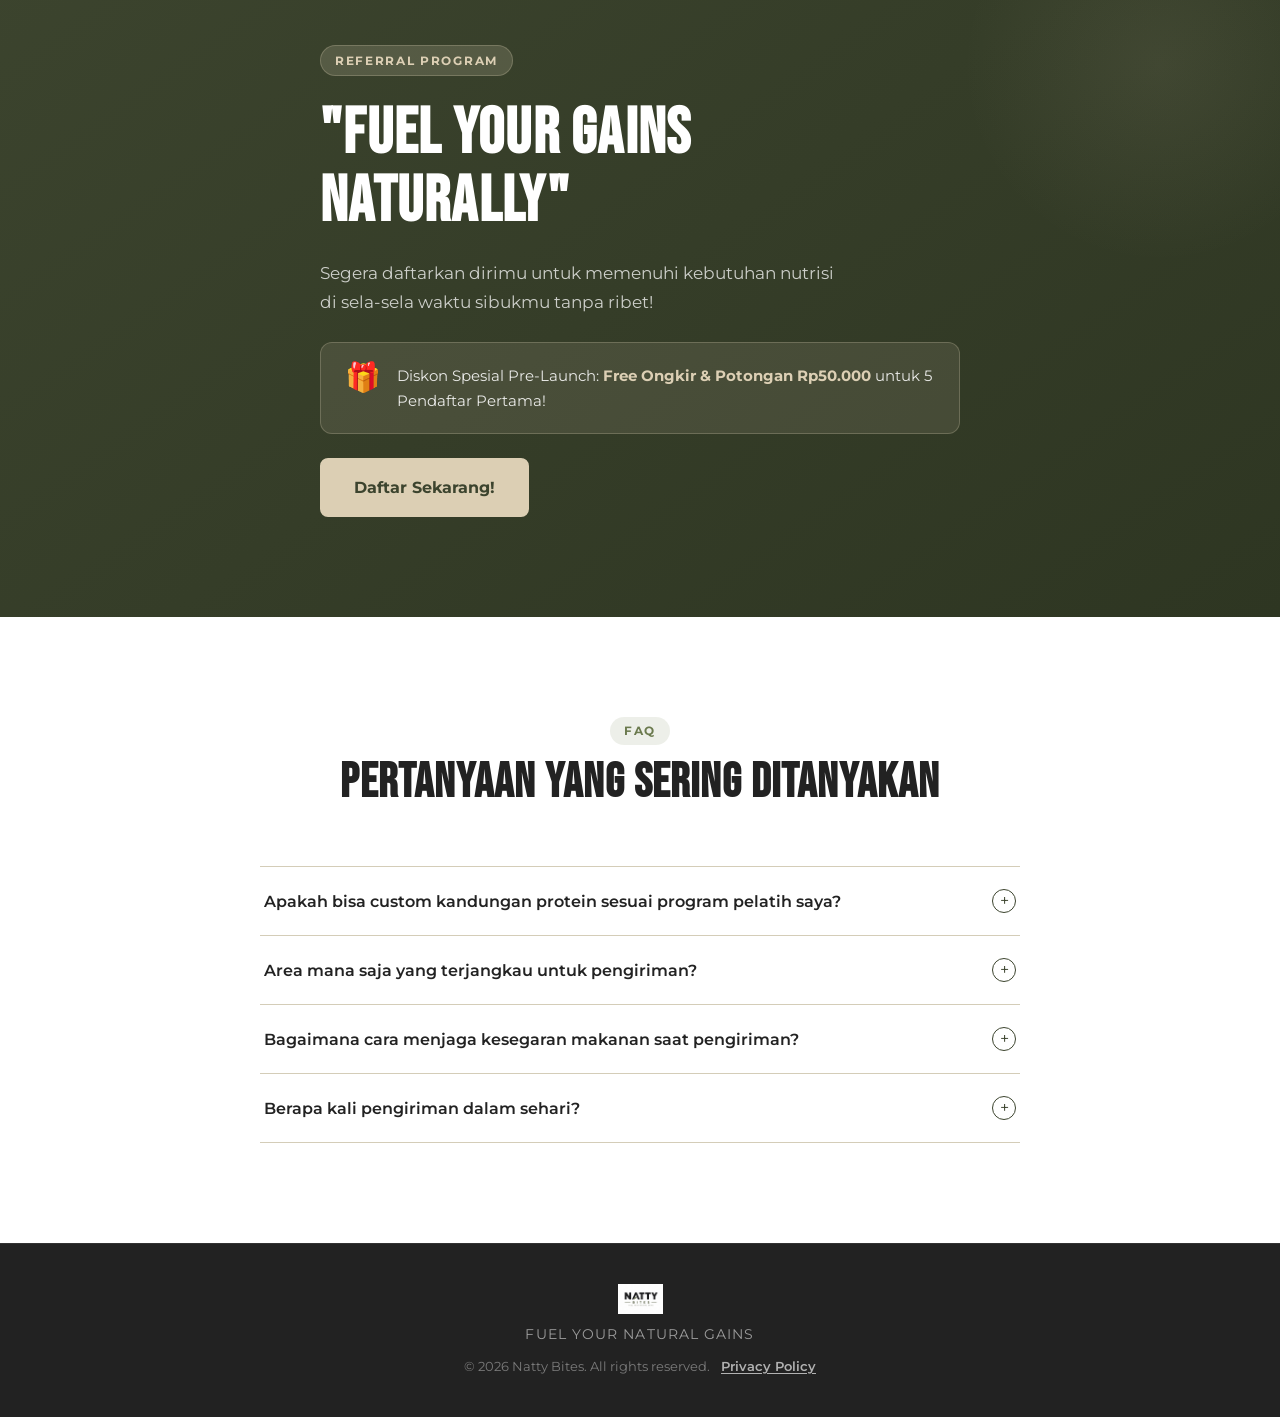
==== commit 77073230: "add menu details" ====
--- a/index.html
+++ b/index.html
@@ -516,6 +516,179 @@
       </div>
     </section>
 
+    <!-- ========== MENU LIST ========== -->
+    <section class="menulist" id="menu">
+      <div class="container">
+        <div class="section-header">
+          <h2>Menu Makanan buat kamu,<br/>bikin Diet mu Gak Boring!</h2>
+          <p>Bikin perut kenyang, dengan bahan makanan sehat pilihan, kalori tercetak di tiap box. Bikin makan makin lahap!</p>
+        </div>
+
+        <div class="menulist__grid">
+
+          <!-- Lean & Light -->
+          <div class="menu-card menu-card--lean">
+            <div class="menu-card__header">
+              <span class="menu-card__emoji">🥗</span>
+              <h3 class="menu-card__title">Lean &amp; Light</h3>
+              <p class="menu-card__subtitle">Tinggi protein • tinggi serat • kalori terkontrol</p>
+            </div>
+            <ul class="menu-card__list">
+              <li class="menu-card__item">
+                <div class="menu-card__item-main">
+                  <span class="menu-card__item-num">1.</span>
+                  <div>
+                    <p class="menu-card__item-name">Ayam Panggang Sambal Matah</p>
+                    <p class="menu-card__item-desc">Nasi merah • ayam panggang • tumis buncis • sambal matah ringan</p>
+                  </div>
+                </div>
+                <div class="menu-card__item-macro">
+                  <span>±390 kcal</span>
+                  <span class="menu-card__protein">Protein 36g</span>
+                </div>
+              </li>
+              <li class="menu-card__item">
+                <div class="menu-card__item-main">
+                  <span class="menu-card__item-num">2.</span>
+                  <div>
+                    <p class="menu-card__item-name">Beef Lada Hitam Fit</p>
+                    <p class="menu-card__item-desc">Nasi merah • sliced beef rendah lemak • brokoli • paprika • saus lada hitam ringan</p>
+                  </div>
+                </div>
+                <div class="menu-card__item-macro">
+                  <span>±420 kcal</span>
+                  <span class="menu-card__protein">Protein 34g</span>
+                </div>
+              </li>
+              <li class="menu-card__item">
+                <div class="menu-card__item-main">
+                  <span class="menu-card__item-num">3.</span>
+                  <div>
+                    <p class="menu-card__item-name">Tuna Rica Bowl</p>
+                    <p class="menu-card__item-desc">Nasi merah • tuna panggang • tumis bayam • jagung muda • sambal rica</p>
+                  </div>
+                </div>
+                <div class="menu-card__item-macro">
+                  <span>±380 kcal</span>
+                  <span class="menu-card__protein">Protein 35g</span>
+                </div>
+              </li>
+            </ul>
+          </div>
+
+          <!-- Bulk Fuel -->
+          <div class="menu-card menu-card--bulk">
+            <div class="menu-card__header">
+              <span class="menu-card__emoji">💪</span>
+              <h3 class="menu-card__title">Bulk Fuel</h3>
+              <p class="menu-card__subtitle">Extra protein • karbohidrat untuk performa • porsi lebih besar</p>
+            </div>
+            <ul class="menu-card__list">
+              <li class="menu-card__item">
+                <div class="menu-card__item-main">
+                  <span class="menu-card__item-num">1.</span>
+                  <div>
+                    <p class="menu-card__item-name">Beef Teriyaki Power Bowl</p>
+                    <p class="menu-card__item-desc">Nasi putih • premium beef • telur • brokoli • wortel • teriyaki homemade</p>
+                  </div>
+                </div>
+                <div class="menu-card__item-macro">
+                  <span>±650 kcal</span>
+                  <span class="menu-card__protein">Protein 47g</span>
+                </div>
+              </li>
+              <li class="menu-card__item">
+                <div class="menu-card__item-main">
+                  <span class="menu-card__item-num">2.</span>
+                  <div>
+                    <p class="menu-card__item-name">Chicken Blackpepper Performance Bowl</p>
+                    <p class="menu-card__item-desc">Nasi putih • chicken breast ekstra • edamame • brokoli • jagung • blackpepper sauce</p>
+                  </div>
+                </div>
+                <div class="menu-card__item-macro">
+                  <span>±670 kcal</span>
+                  <span class="menu-card__protein">Protein 54g</span>
+                </div>
+              </li>
+              <li class="menu-card__item">
+                <div class="menu-card__item-main">
+                  <span class="menu-card__item-num">3.</span>
+                  <div>
+                    <p class="menu-card__item-name">Salmon Sambal Matah Power Plate</p>
+                    <p class="menu-card__item-desc">Nasi putih • salmon • telur • brokoli • wortel • sambal matah</p>
+                  </div>
+                </div>
+                <div class="menu-card__item-macro">
+                  <span>±720 kcal</span>
+                  <span class="menu-card__protein">Protein 44g</span>
+                </div>
+              </li>
+            </ul>
+          </div>
+
+          <!-- Steady State -->
+          <div class="menu-card menu-card--steady">
+            <div class="menu-card__header">
+              <span class="menu-card__emoji">⚖️</span>
+              <h3 class="menu-card__title">Steady State</h3>
+              <p class="menu-card__subtitle">Makro seimbang • energi konsisten • nyaman untuk sehari-hari</p>
+            </div>
+            <ul class="menu-card__list">
+              <li class="menu-card__item">
+                <div class="menu-card__item-main">
+                  <span class="menu-card__item-num">1.</span>
+                  <div>
+                    <p class="menu-card__item-name">Ayam Bakar Sambal Hijau</p>
+                    <p class="menu-card__item-desc">Nasi merah • ayam bakar • tahu panggang • sayur asem • sambal hijau</p>
+                  </div>
+                </div>
+                <div class="menu-card__item-macro">
+                  <span>±500 kcal</span>
+                  <span class="menu-card__protein">Protein 35g</span>
+                </div>
+              </li>
+              <li class="menu-card__item">
+                <div class="menu-card__item-main">
+                  <span class="menu-card__item-num">2.</span>
+                  <div>
+                    <p class="menu-card__item-name">Ikan Dori Sambal Matah</p>
+                    <p class="menu-card__item-desc">Nasi merah • dori panggang • tumis buncis • wortel • sambal matah</p>
+                  </div>
+                </div>
+                <div class="menu-card__item-macro">
+                  <span>±480 kcal</span>
+                  <span class="menu-card__protein">Protein 34g</span>
+                </div>
+              </li>
+              <li class="menu-card__item">
+                <div class="menu-card__item-main">
+                  <span class="menu-card__item-num">3.</span>
+                  <div>
+                    <p class="menu-card__item-name">Chicken Woku Balanced Bowl</p>
+                    <p class="menu-card__item-desc">Nasi merah • ayam woku • telur rebus • brokoli • kemangi</p>
+                  </div>
+                </div>
+                <div class="menu-card__item-macro">
+                  <span>±510 kcal</span>
+                  <span class="menu-card__protein">Protein 37g</span>
+                </div>
+              </li>
+            </ul>
+          </div>
+
+        </div>
+
+        <!-- Food photo strip -->
+        <div class="menulist__photo-wrap">
+          <img src="Bulk Fuel Product.png" alt="Natty Bites meal box — fresh healthy food" class="menulist__photo" />
+          <div class="menulist__photo-caption">
+            <span>Siap dikirim dengan box tertutup, siap disajikan dan dikonsumsi.</span>
+          </div>
+        </div>
+
+      </div>
+    </section>
+
     <!-- ========== MEAL PACKAGES ========== -->
     <section class="packages" id="packages">
       <div class="container">
--- a/styles.css
+++ b/styles.css
@@ -706,6 +706,119 @@
 /* CTA below grid */
 .howto__cta { text-align: center; margin-top: 48px; }
 
+/* ---- MENU LIST ---- */
+.menulist { padding: 100px 0; background: var(--white); }
+
+.menulist__grid {
+  display: grid;
+  grid-template-columns: repeat(3, 1fr);
+  gap: 20px;
+  align-items: start;
+  margin-bottom: 48px;
+}
+
+/* Base card */
+.menu-card {
+  border-radius: var(--radius-lg);
+  border: 1.5px solid var(--border);
+  overflow: hidden;
+  background: var(--white);
+}
+
+/* Header */
+.menu-card__header {
+  padding: 20px 20px 16px;
+  border-bottom: 1px solid var(--border);
+}
+.menu-card__emoji { font-size: 1.4rem; display: block; margin-bottom: 6px; }
+.menu-card__title {
+  font-family: var(--font-display); font-size: 1.4rem;
+  letter-spacing: 0.03em; text-transform: uppercase;
+  line-height: 1.1; margin-bottom: 6px;
+}
+.menu-card__subtitle {
+  font-size: 0.78rem; font-weight: 500; color: var(--text-muted); line-height: 1.5;
+}
+
+/* Per-card accent colors */
+.menu-card--lean { border-color: rgba(107,122,78,0.35); }
+.menu-card--lean .menu-card__header { background: rgba(107,122,78,0.06); }
+.menu-card--lean .menu-card__title { color: var(--olive); }
+.menu-card--lean .menu-card__protein { color: var(--olive-dark); }
+
+.menu-card--bulk { border-color: rgba(60,68,46,0.4); }
+.menu-card--bulk .menu-card__header { background: rgba(60,68,46,0.07); }
+.menu-card--bulk .menu-card__title { color: var(--olive-dark); }
+.menu-card--bulk .menu-card__protein { color: var(--olive-dark); }
+
+.menu-card--steady { border-color: rgba(220,207,180,0.7); }
+.menu-card--steady .menu-card__header { background: rgba(220,207,180,0.18); }
+.menu-card--steady .menu-card__title { color: #6b5a2e; }
+.menu-card--steady .menu-card__protein { color: #6b5a2e; }
+
+/* Menu items list */
+.menu-card__list {
+  list-style: none; padding: 0; margin: 0;
+  display: flex; flex-direction: column;
+}
+.menu-card__item {
+  padding: 14px 20px;
+  border-bottom: 1px solid var(--border);
+  display: flex; flex-direction: column; gap: 6px;
+}
+.menu-card__item:last-child { border-bottom: none; }
+
+.menu-card__item-main {
+  display: flex; gap: 8px; align-items: flex-start;
+}
+.menu-card__item-num {
+  font-size: 0.75rem; font-weight: 700;
+  color: var(--text-muted); flex-shrink: 0;
+  margin-top: 2px;
+}
+.menu-card__item-name {
+  font-size: 0.88rem; font-weight: 700;
+  color: var(--charcoal); line-height: 1.3;
+}
+.menu-card__item-desc {
+  font-size: 0.76rem; color: var(--text-muted);
+  line-height: 1.55; margin-top: 3px;
+}
+.menu-card__item-macro {
+  display: flex; justify-content: space-between; align-items: center;
+  margin-top: 2px; padding-left: 18px;
+}
+.menu-card__item-macro span:first-child {
+  font-size: 0.75rem; color: var(--text-muted); font-weight: 500;
+}
+.menu-card__protein {
+  font-size: 0.75rem; font-weight: 700;
+}
+
+/* Photo strip */
+.menulist__photo-wrap {
+  position: relative;
+  width: 100%; height: 260px;
+  border-radius: var(--radius-lg);
+  overflow: hidden;
+}
+.menulist__photo {
+  width: 100%; height: 100%;
+  object-fit: cover;
+  object-position: center 30%;
+  display: block;
+  transform: scale(1.08);
+}
+.menulist__photo-caption {
+  position: absolute; bottom: 16px; left: 16px;
+  background: rgba(255,255,255,0.92);
+  backdrop-filter: blur(6px);
+  padding: 10px 16px; border-radius: 10px;
+  font-size: 0.82rem; font-weight: 600; color: var(--charcoal);
+  box-shadow: var(--shadow-sm);
+  max-width: 420px;
+}
+
 /* ---- PACKAGES ---- */
 .packages { padding: 100px 0; background: var(--offwhite); }
 .packages__grid { display: grid; grid-template-columns: repeat(3, 1fr); gap: 24px; align-items: start; }
@@ -1230,6 +1343,10 @@
   .product-card--hero { grid-column: span 2; transform: none; }
   .product-card--hero:hover { transform: translateY(-6px); }
 
+  /* Menu list: 2-col */
+  .menulist__grid { grid-template-columns: repeat(2, 1fr); gap: 16px; }
+  .menulist__grid > .menu-card--steady { grid-column: span 2; }
+
   /* Howto: 2-col */
   .howto__grid { grid-template-columns: repeat(2, 1fr); gap: 16px; }
   .howto__grid > article:nth-child(5) { grid-column: span 2; }
@@ -1277,6 +1394,11 @@
   .products__grid { grid-template-columns: 1fr; gap: 16px; }
   .product-card--hero { grid-column: span 1; transform: none; }
   .product-card--hero:hover { transform: translateY(-6px); }
+
+  /* Menu list: 1-col */
+  .menulist__grid { grid-template-columns: 1fr; gap: 12px; }
+  .menulist__grid > .menu-card--steady { grid-column: span 1; }
+  .menulist__photo-wrap { height: 200px; }
 
   /* Howto: 1-col, all steps single */
   .howto__grid { grid-template-columns: 1fr; gap: 12px; }
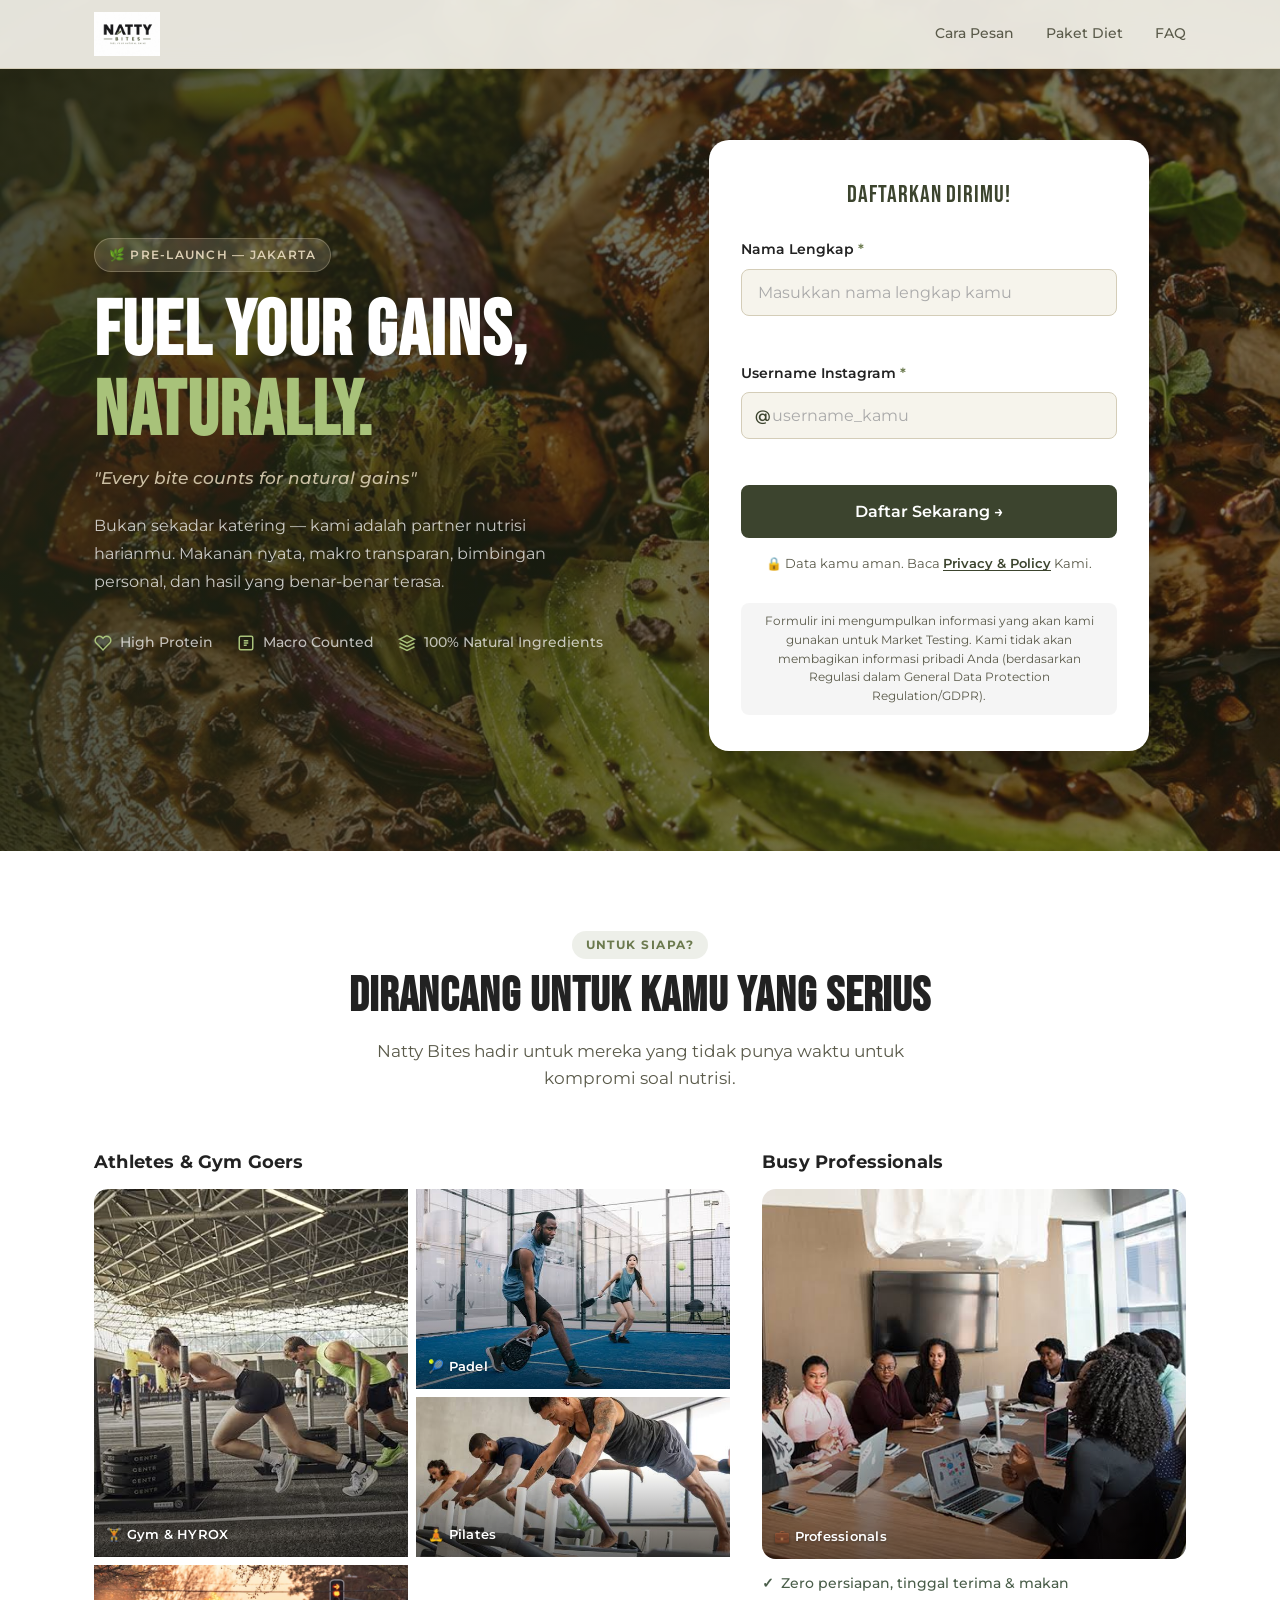
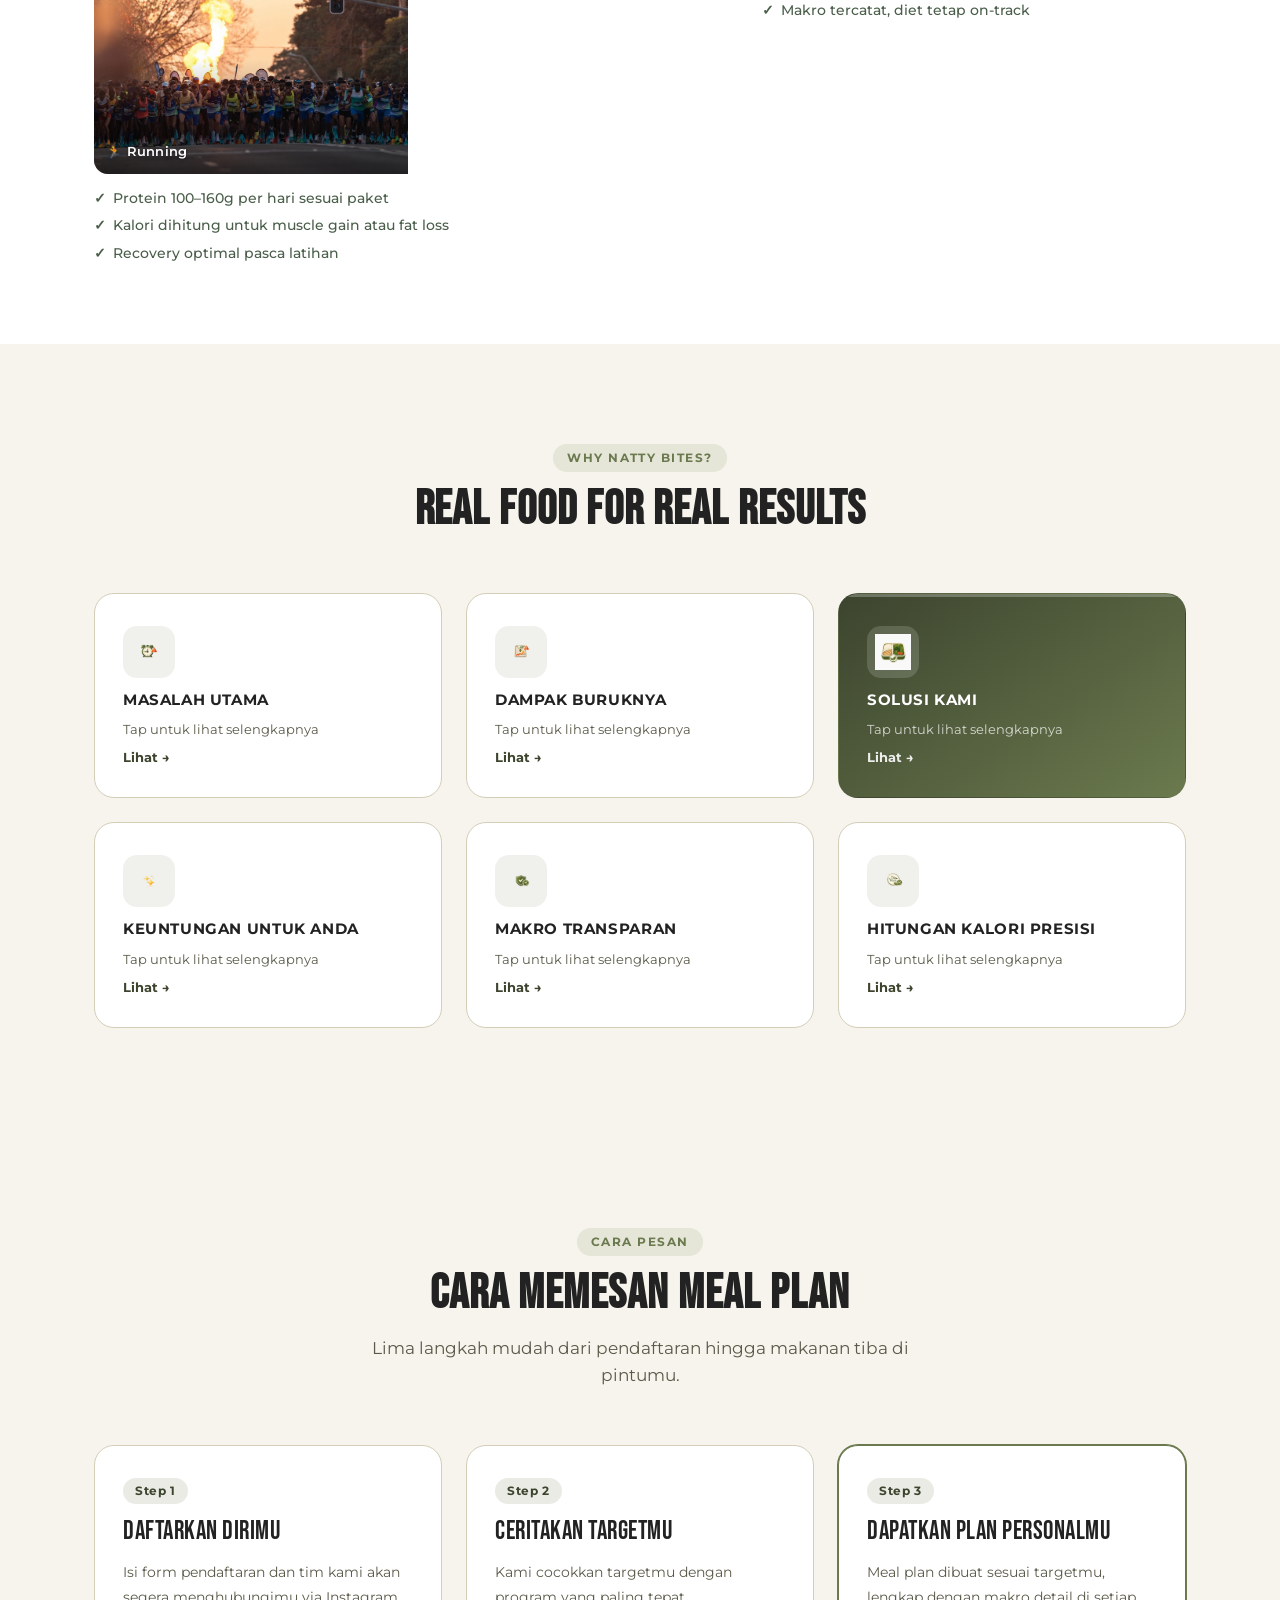
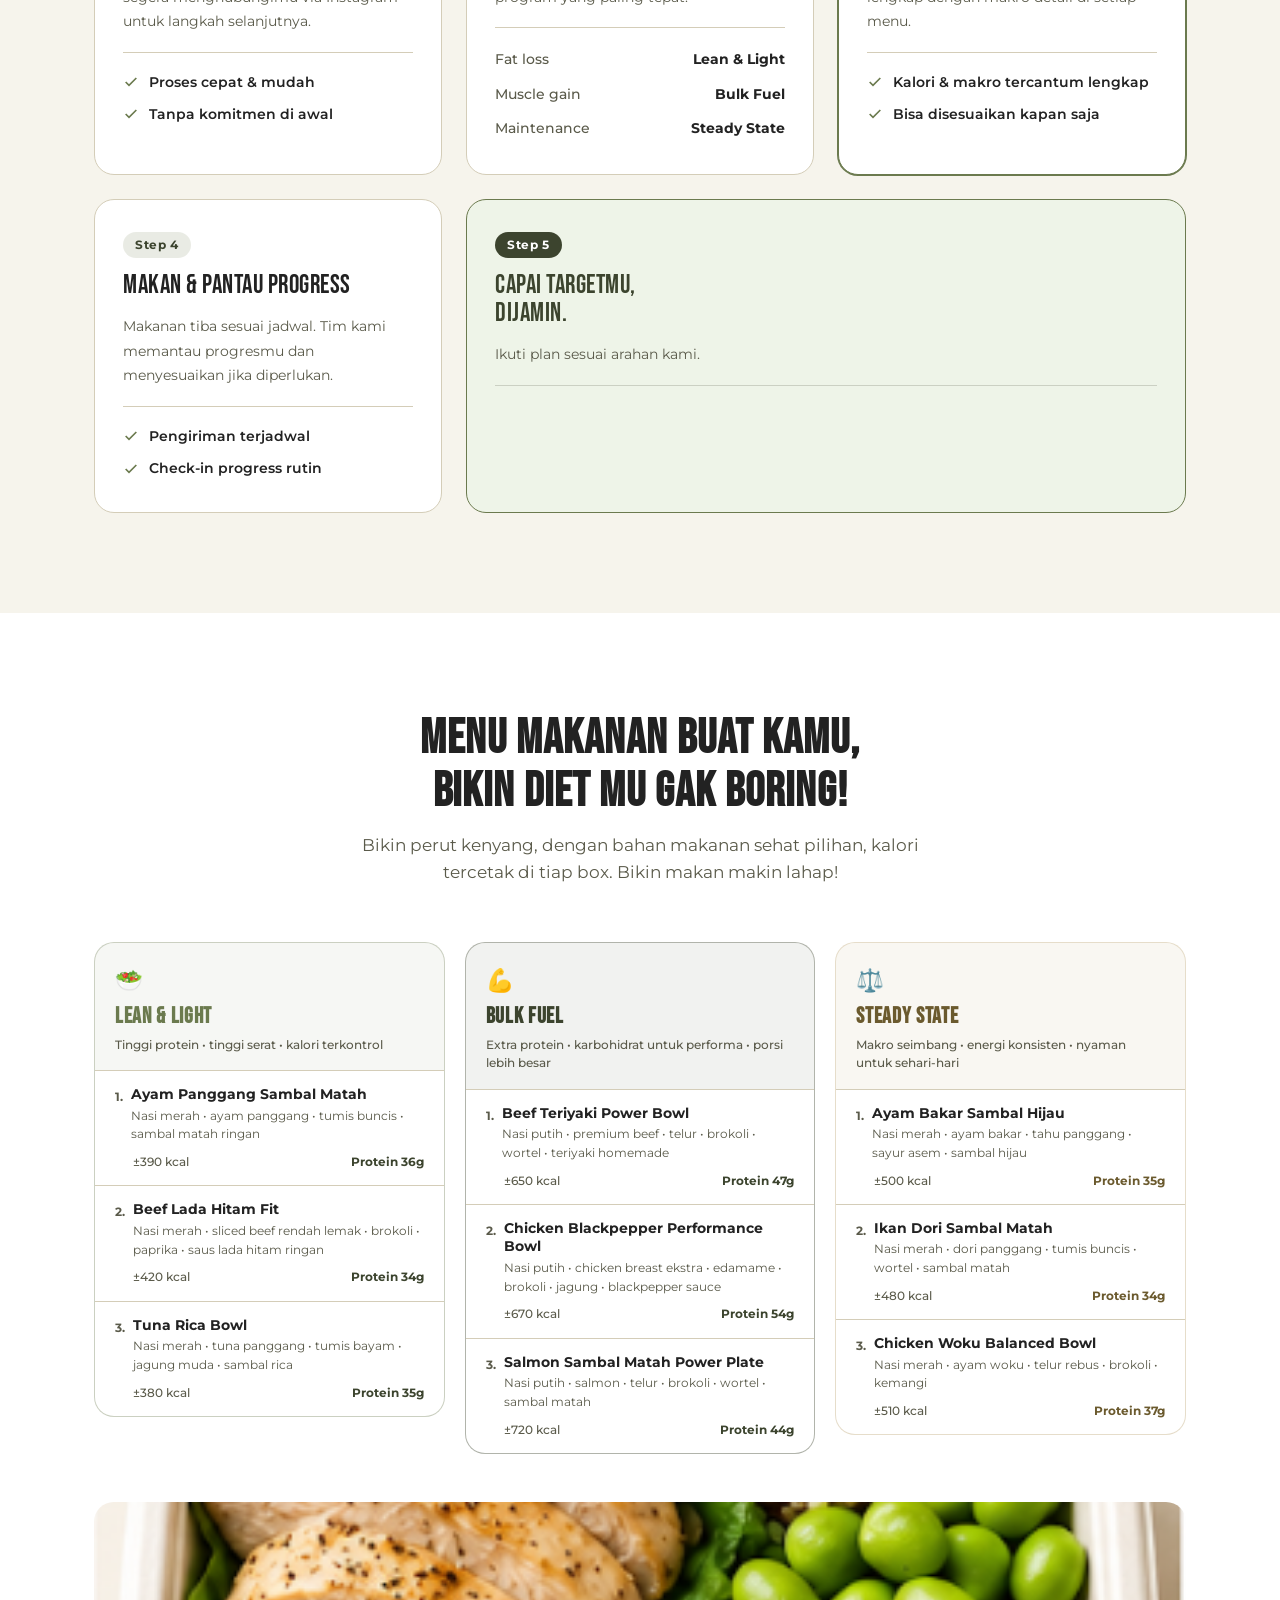
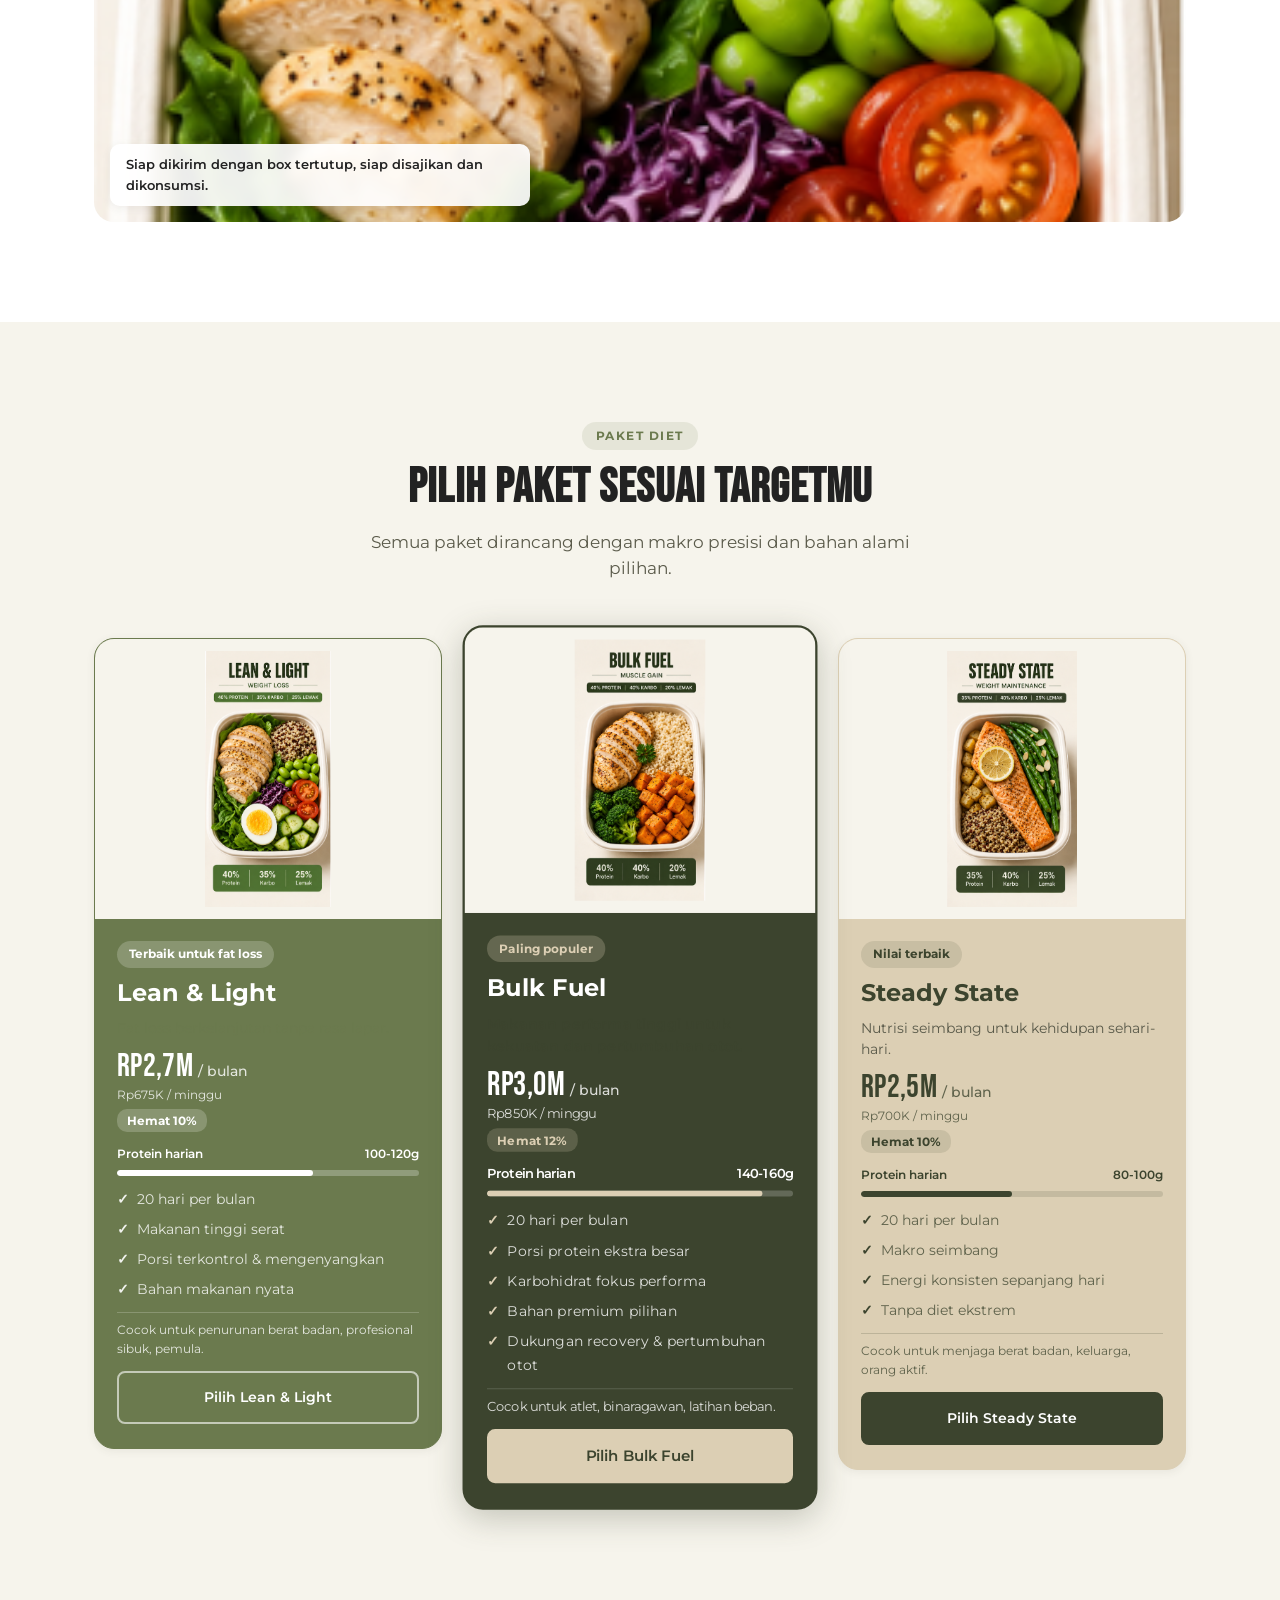
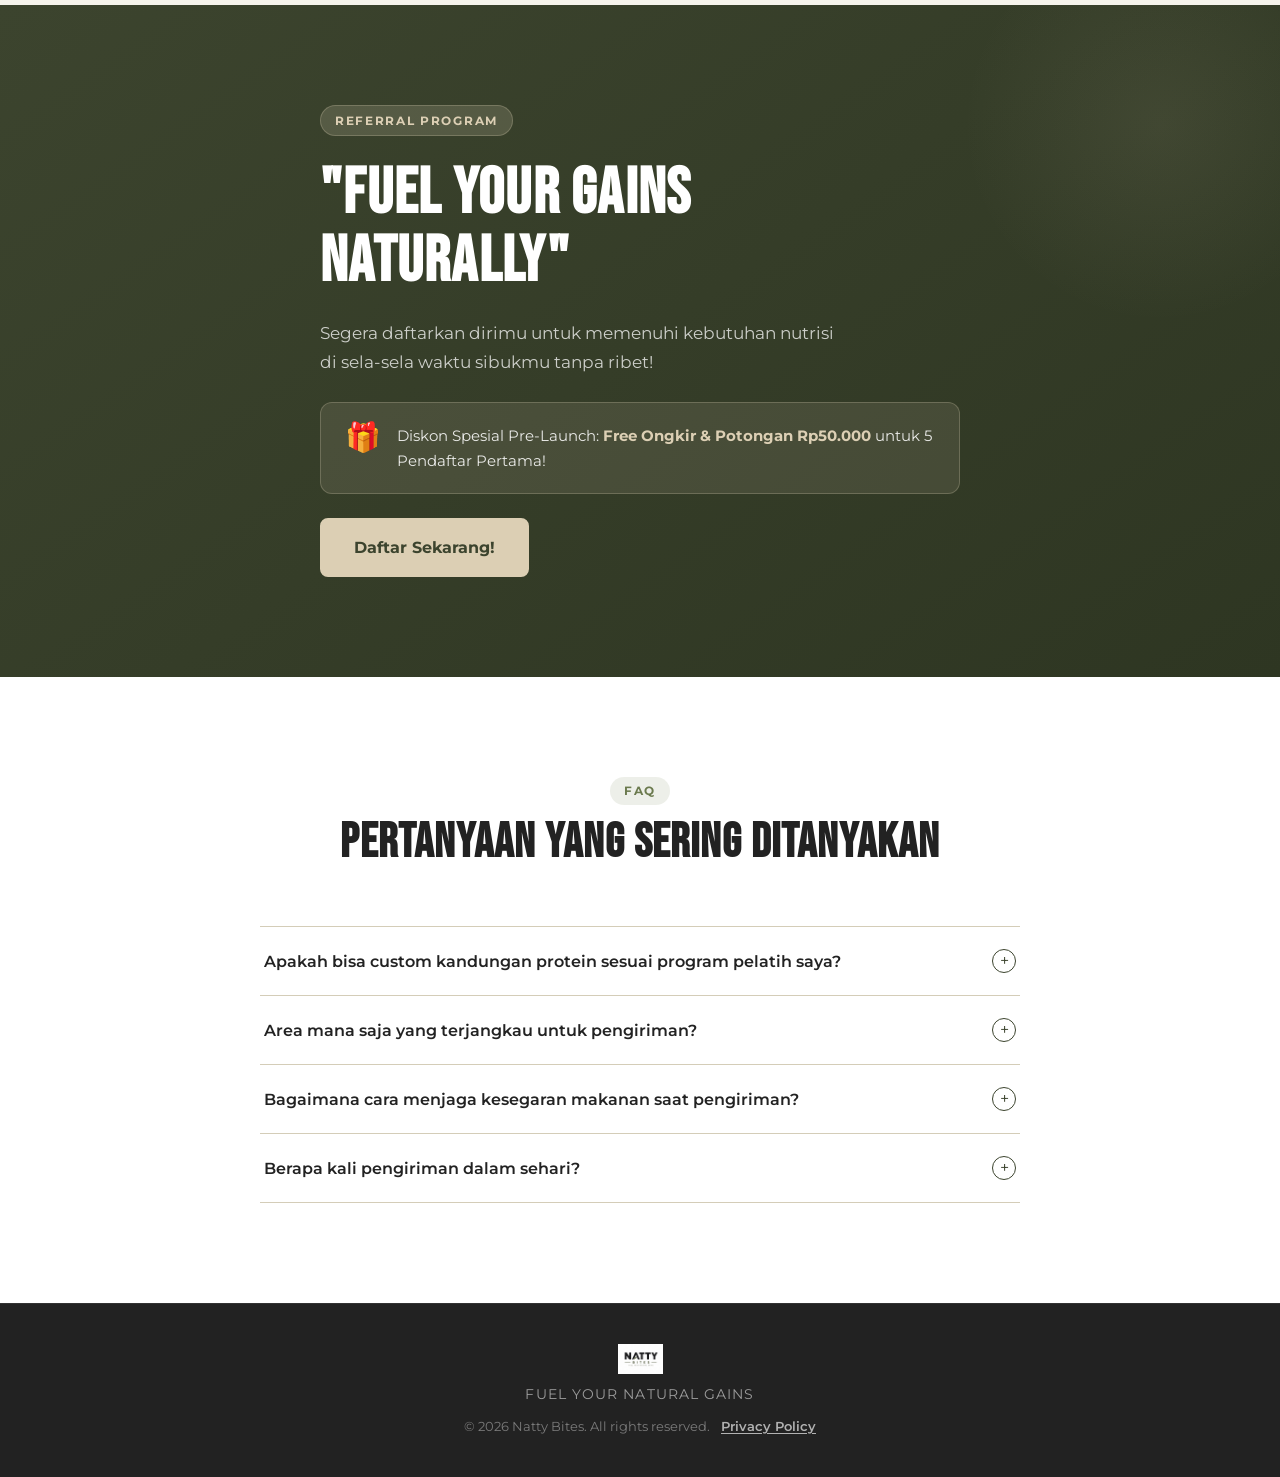
==== commit 279d7599: "redesign image strip" ====
--- a/index.html
+++ b/index.html
@@ -680,7 +680,7 @@
 
         <!-- Food photo strip -->
         <div class="menulist__photo-wrap">
-          <img src="Bulk Fuel Product.png" alt="Natty Bites meal box — fresh healthy food" class="menulist__photo" />
+          <img src="Lean &amp; Ligh Product.png" alt="Natty Bites meal box — fresh healthy food" class="menulist__photo" />
           <div class="menulist__photo-caption">
             <span>Siap dikirim dengan box tertutup, siap disajikan dan dikonsumsi.</span>
           </div>
--- a/styles.css
+++ b/styles.css
@@ -798,16 +798,16 @@
 /* Photo strip */
 .menulist__photo-wrap {
   position: relative;
-  width: 100%; height: 260px;
+  width: 100%; height: 320px;
   border-radius: var(--radius-lg);
   overflow: hidden;
 }
 .menulist__photo {
   width: 100%; height: 100%;
   object-fit: cover;
-  object-position: center 30%;
+  object-position: center center;
   display: block;
-  transform: scale(1.08);
+  transform: scale(1.0);
 }
 .menulist__photo-caption {
   position: absolute; bottom: 16px; left: 16px;
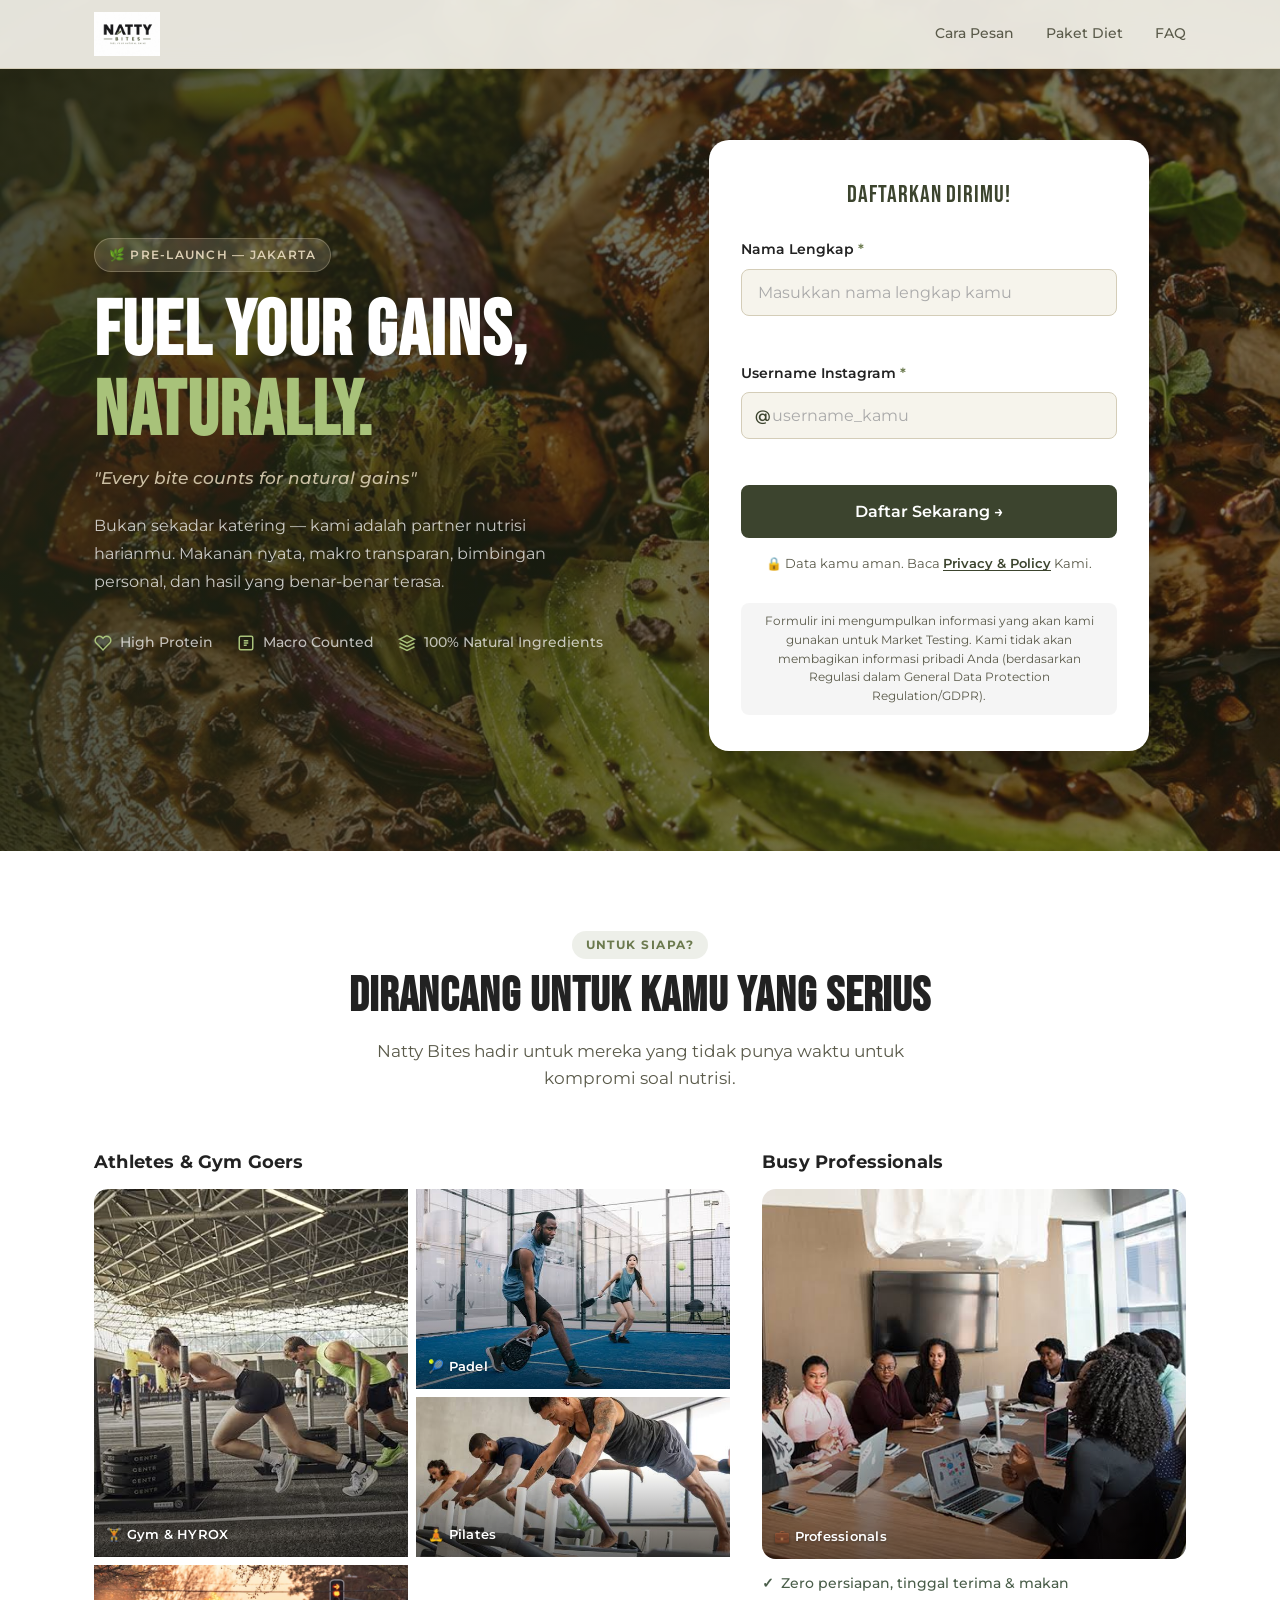
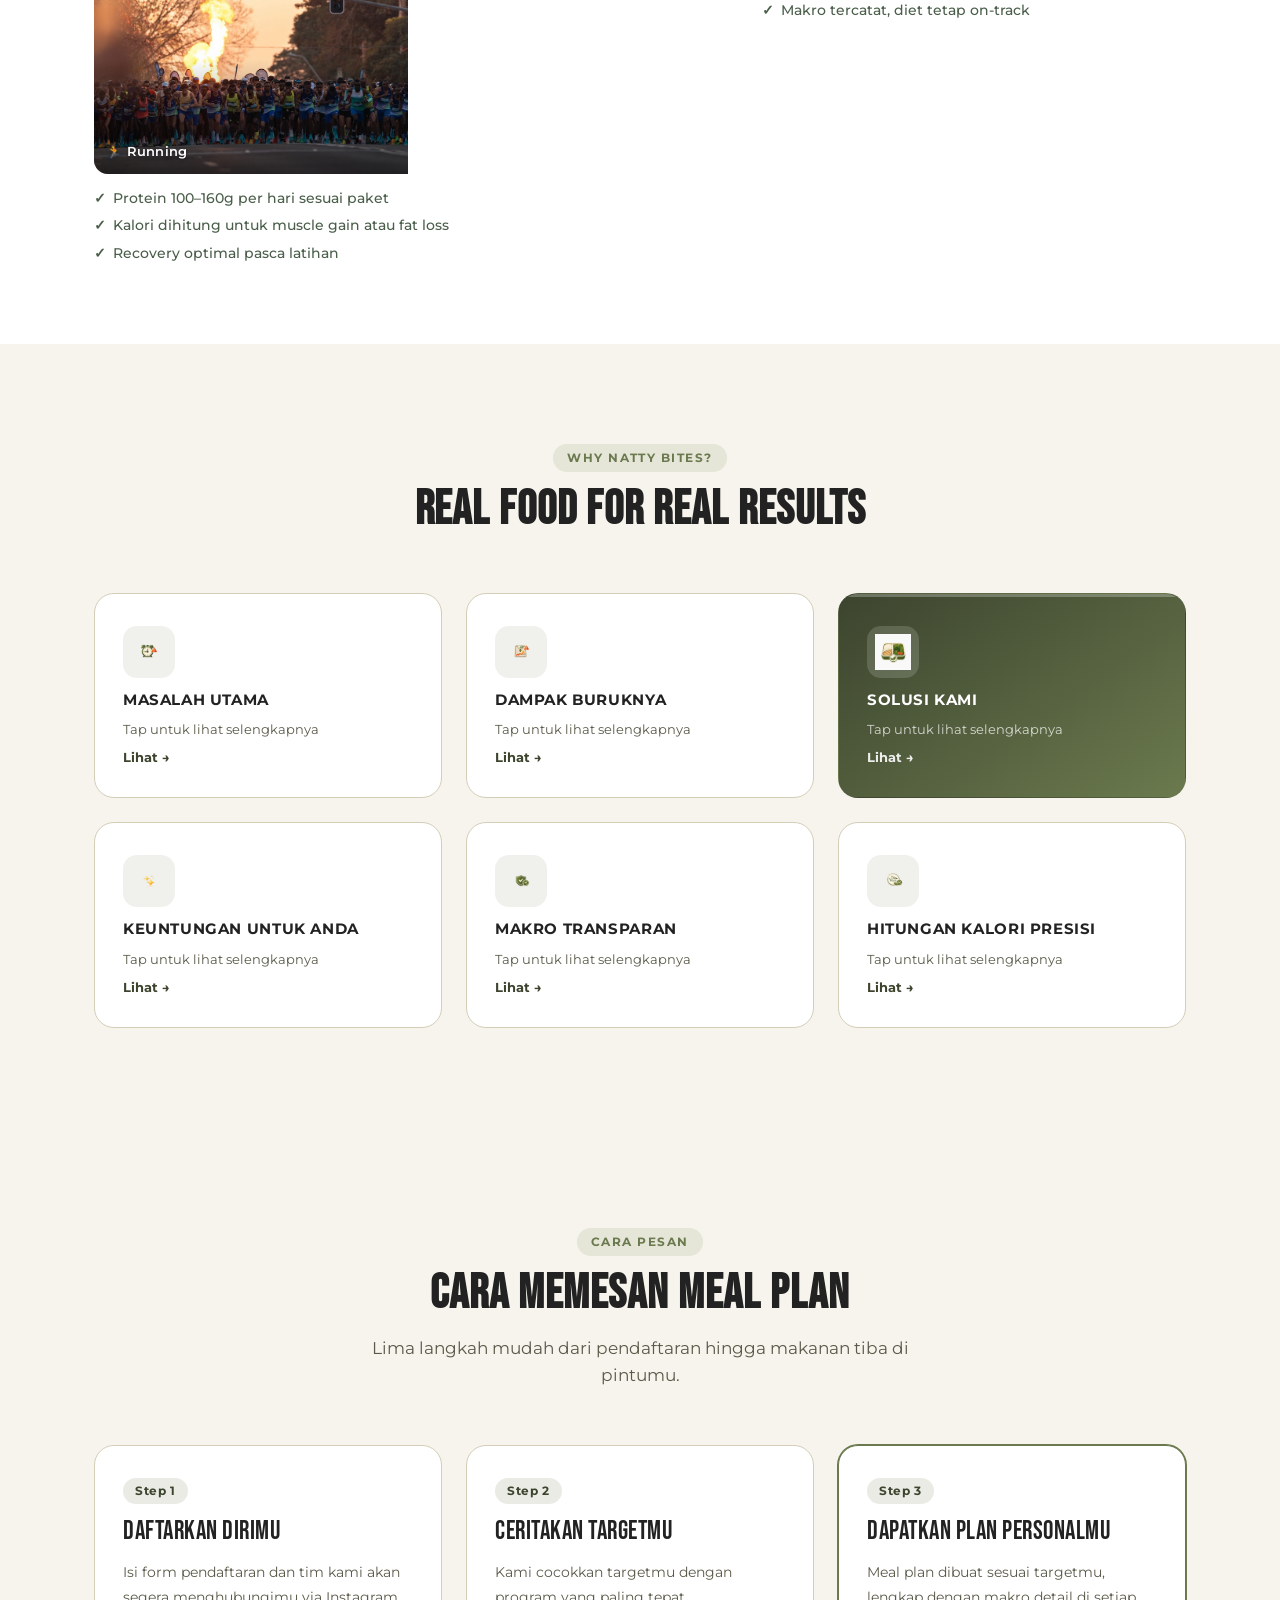
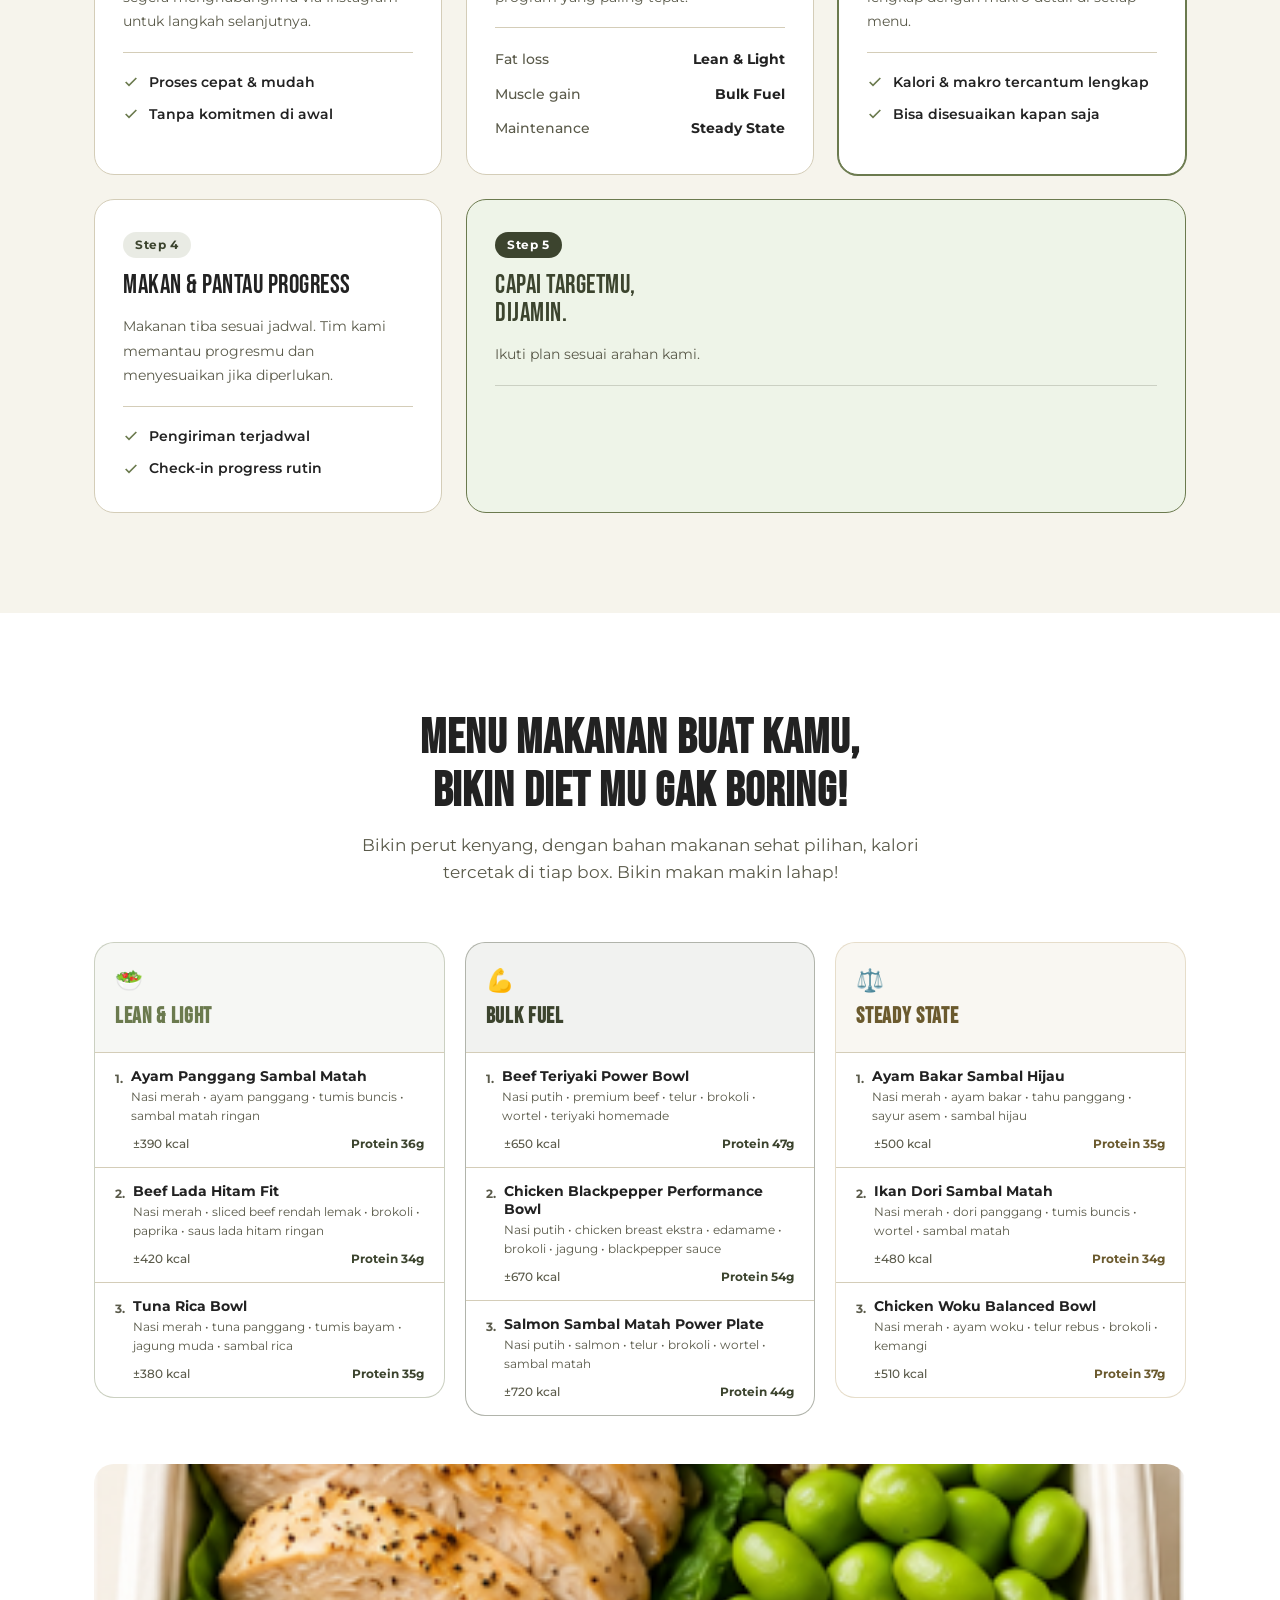
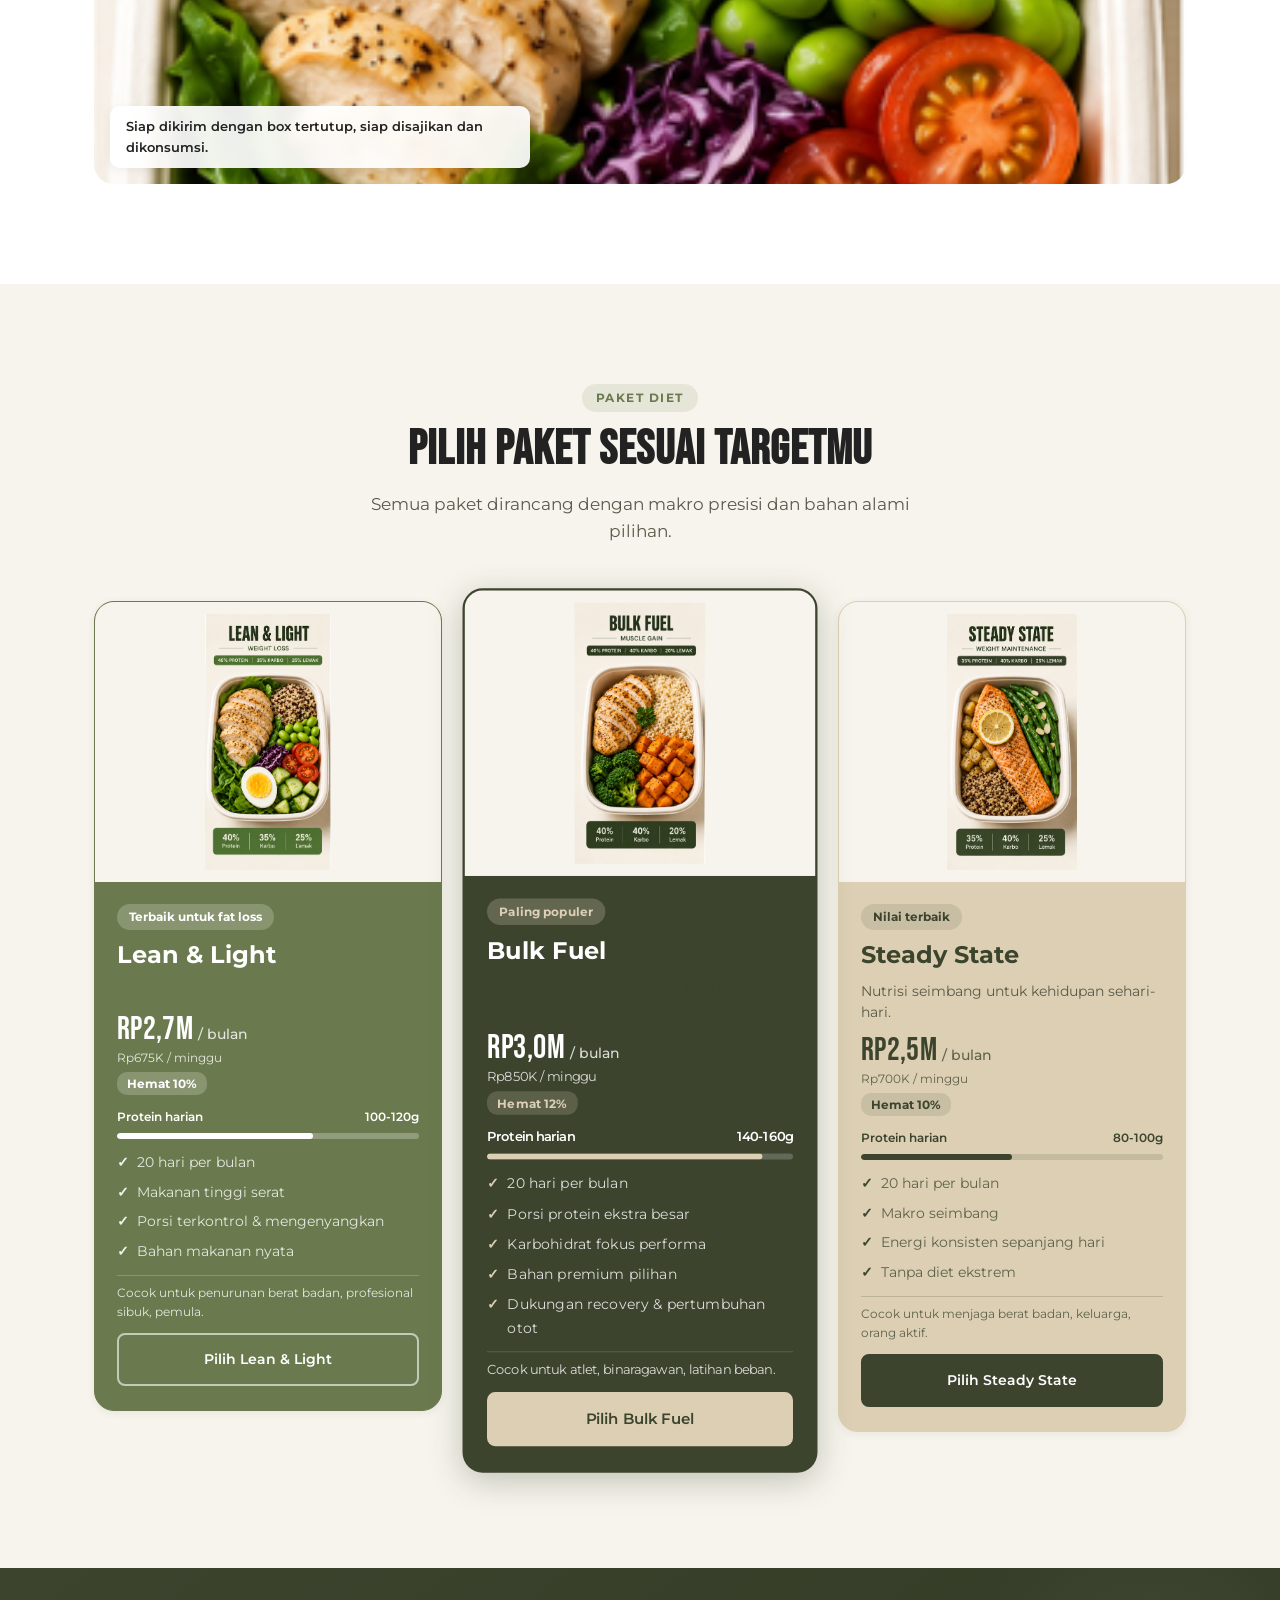
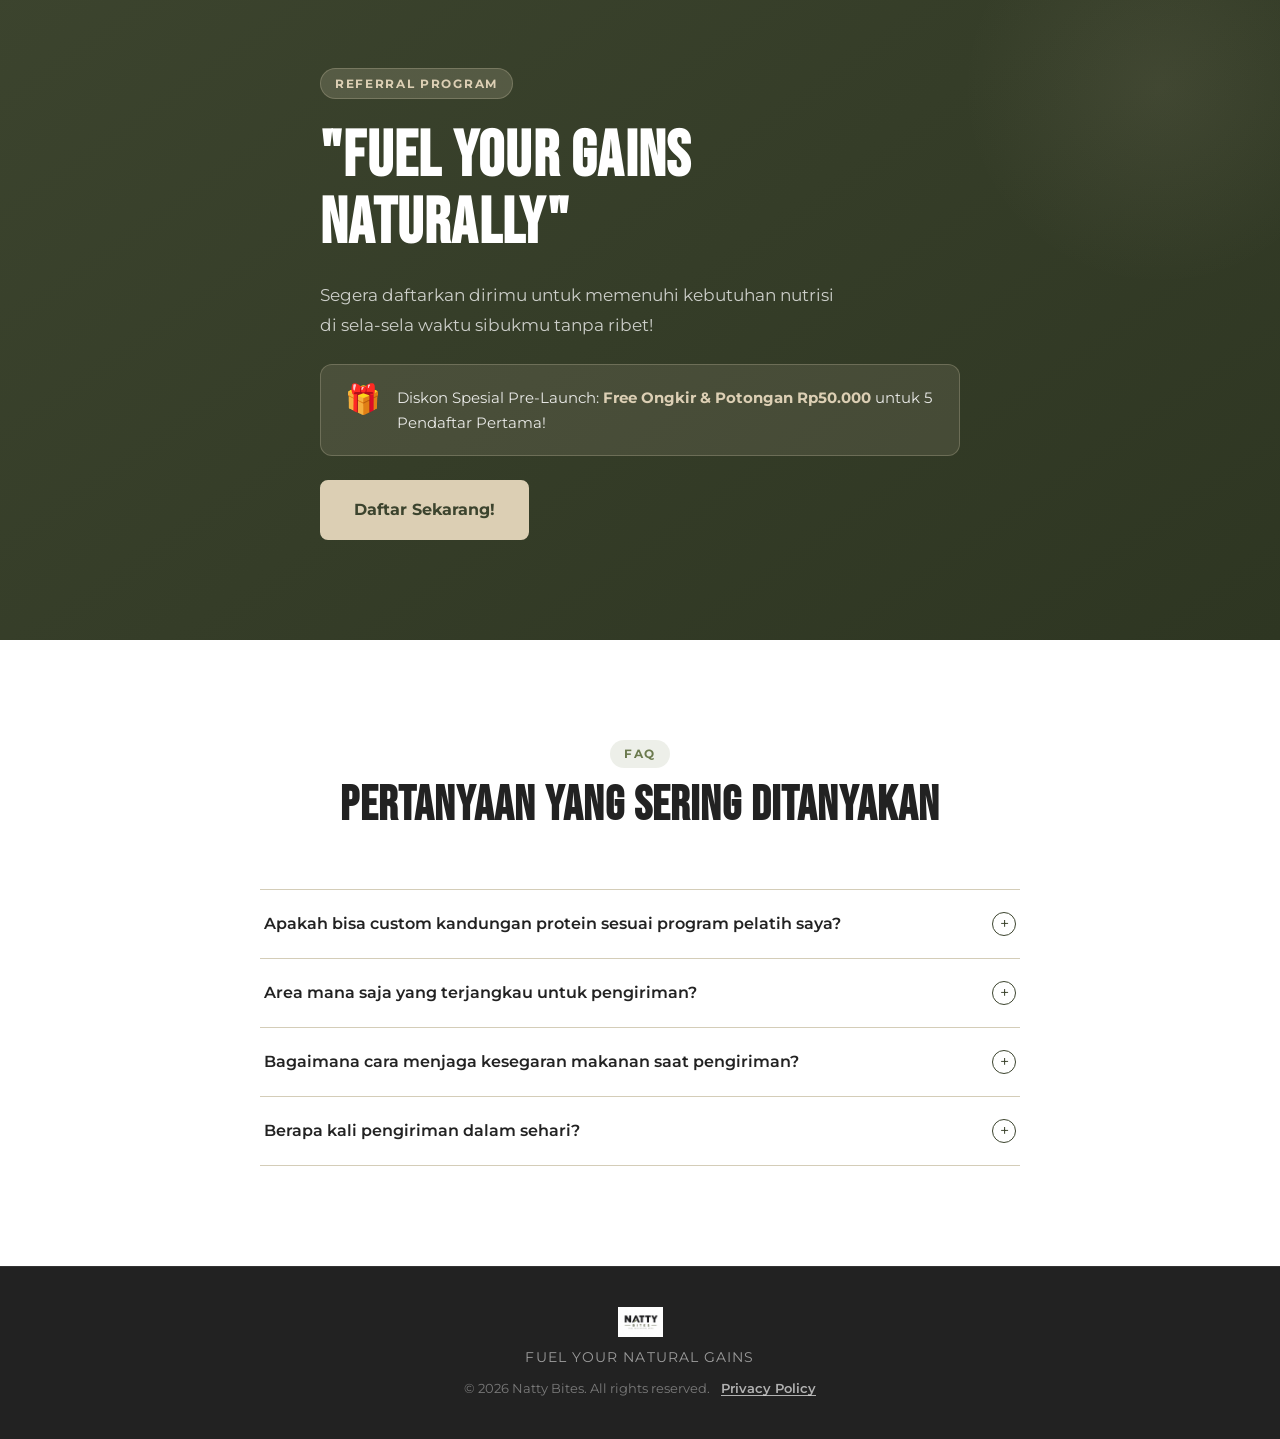
==== commit 0fe0f71b: "erase description" ====
--- a/index.html
+++ b/index.html
@@ -531,7 +531,6 @@
             <div class="menu-card__header">
               <span class="menu-card__emoji">🥗</span>
               <h3 class="menu-card__title">Lean &amp; Light</h3>
-              <p class="menu-card__subtitle">Tinggi protein • tinggi serat • kalori terkontrol</p>
             </div>
             <ul class="menu-card__list">
               <li class="menu-card__item">
@@ -581,7 +580,6 @@
             <div class="menu-card__header">
               <span class="menu-card__emoji">💪</span>
               <h3 class="menu-card__title">Bulk Fuel</h3>
-              <p class="menu-card__subtitle">Extra protein • karbohidrat untuk performa • porsi lebih besar</p>
             </div>
             <ul class="menu-card__list">
               <li class="menu-card__item">
@@ -631,7 +629,6 @@
             <div class="menu-card__header">
               <span class="menu-card__emoji">⚖️</span>
               <h3 class="menu-card__title">Steady State</h3>
-              <p class="menu-card__subtitle">Makro seimbang • energi konsisten • nyaman untuk sehari-hari</p>
             </div>
             <ul class="menu-card__list">
               <li class="menu-card__item">
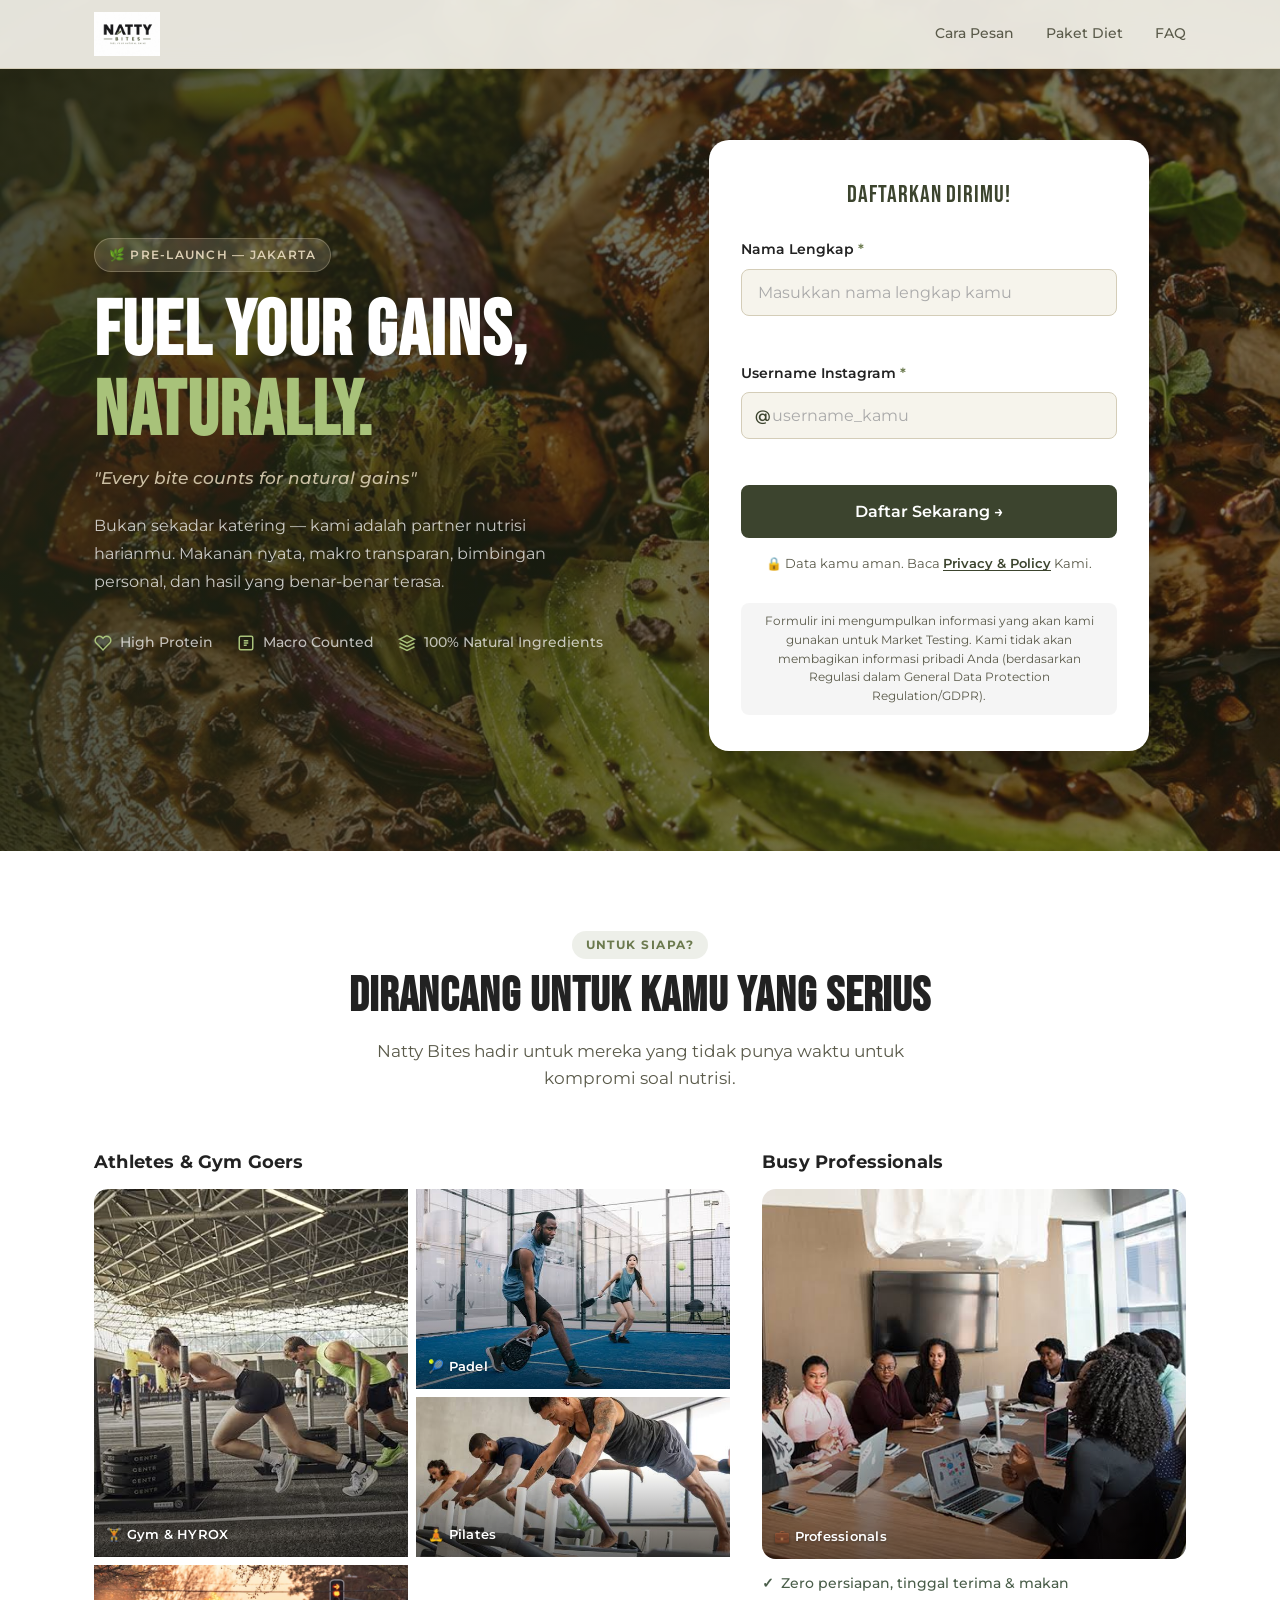
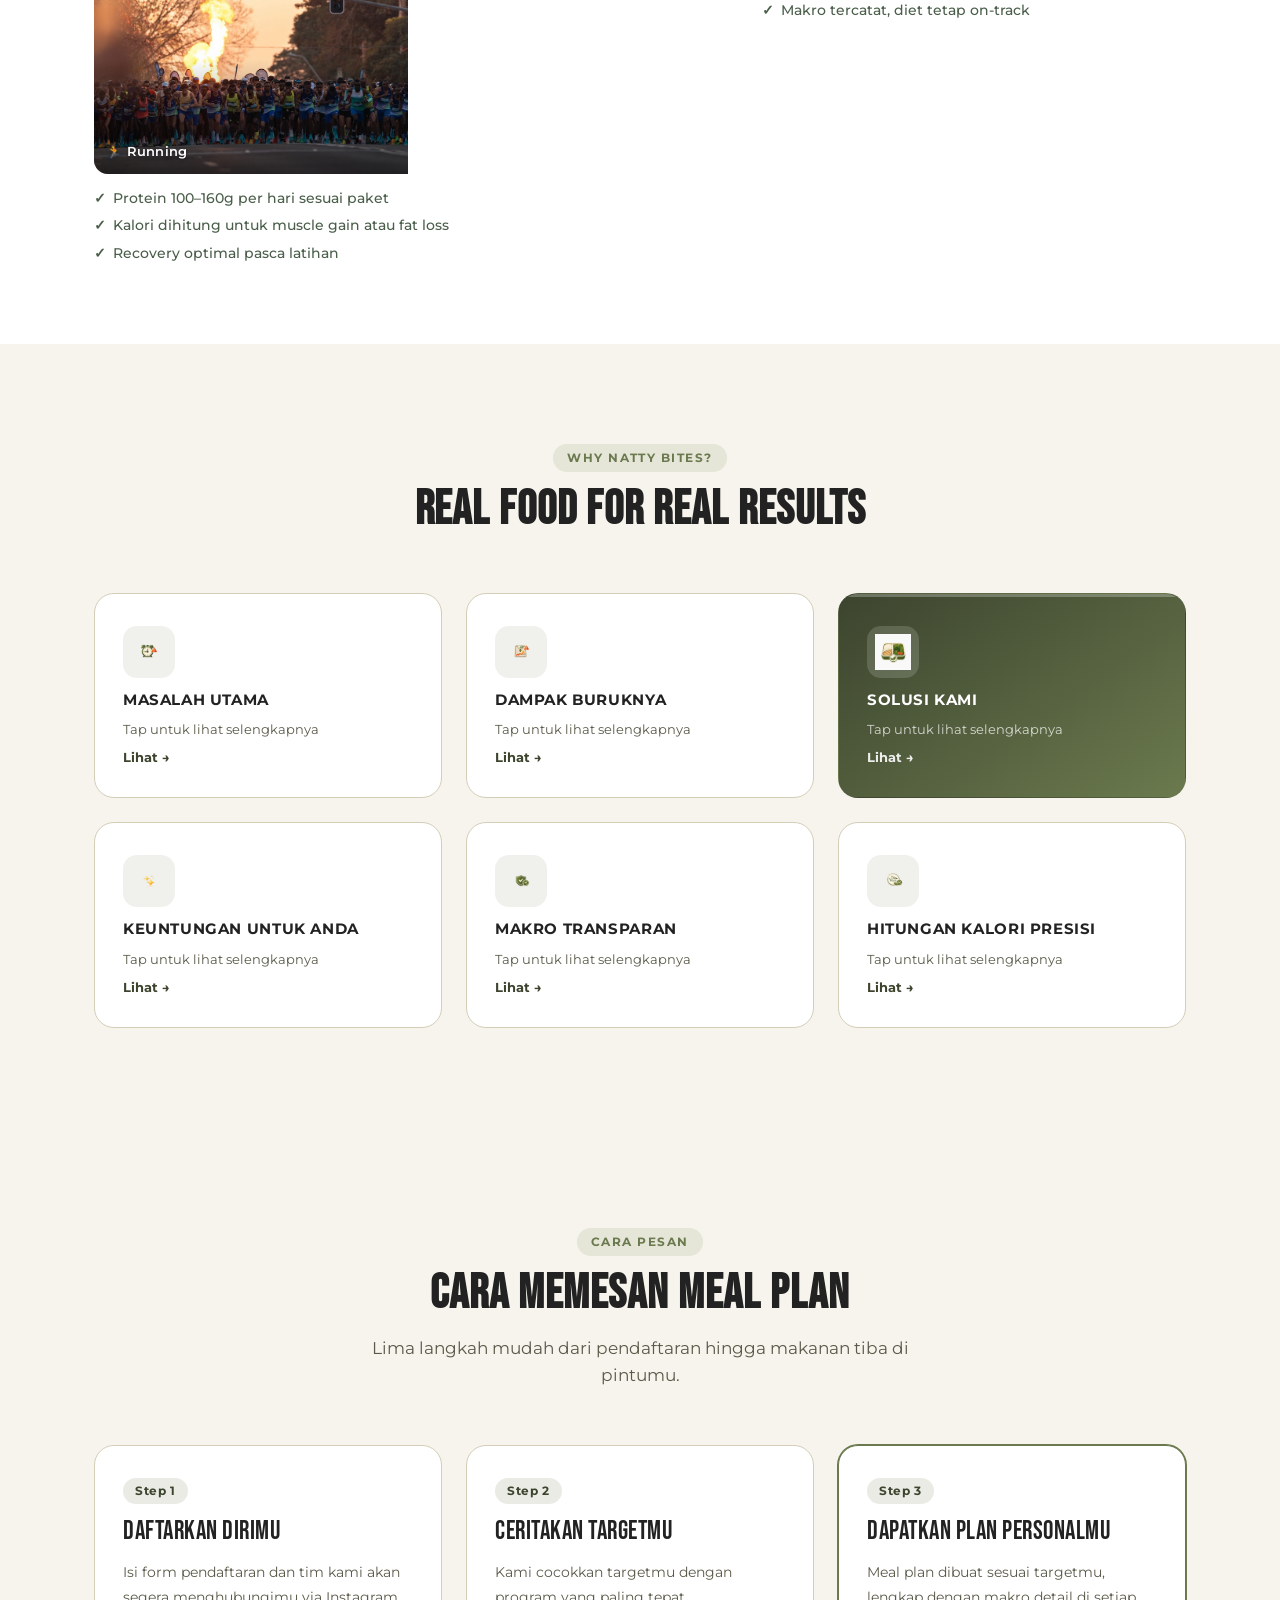
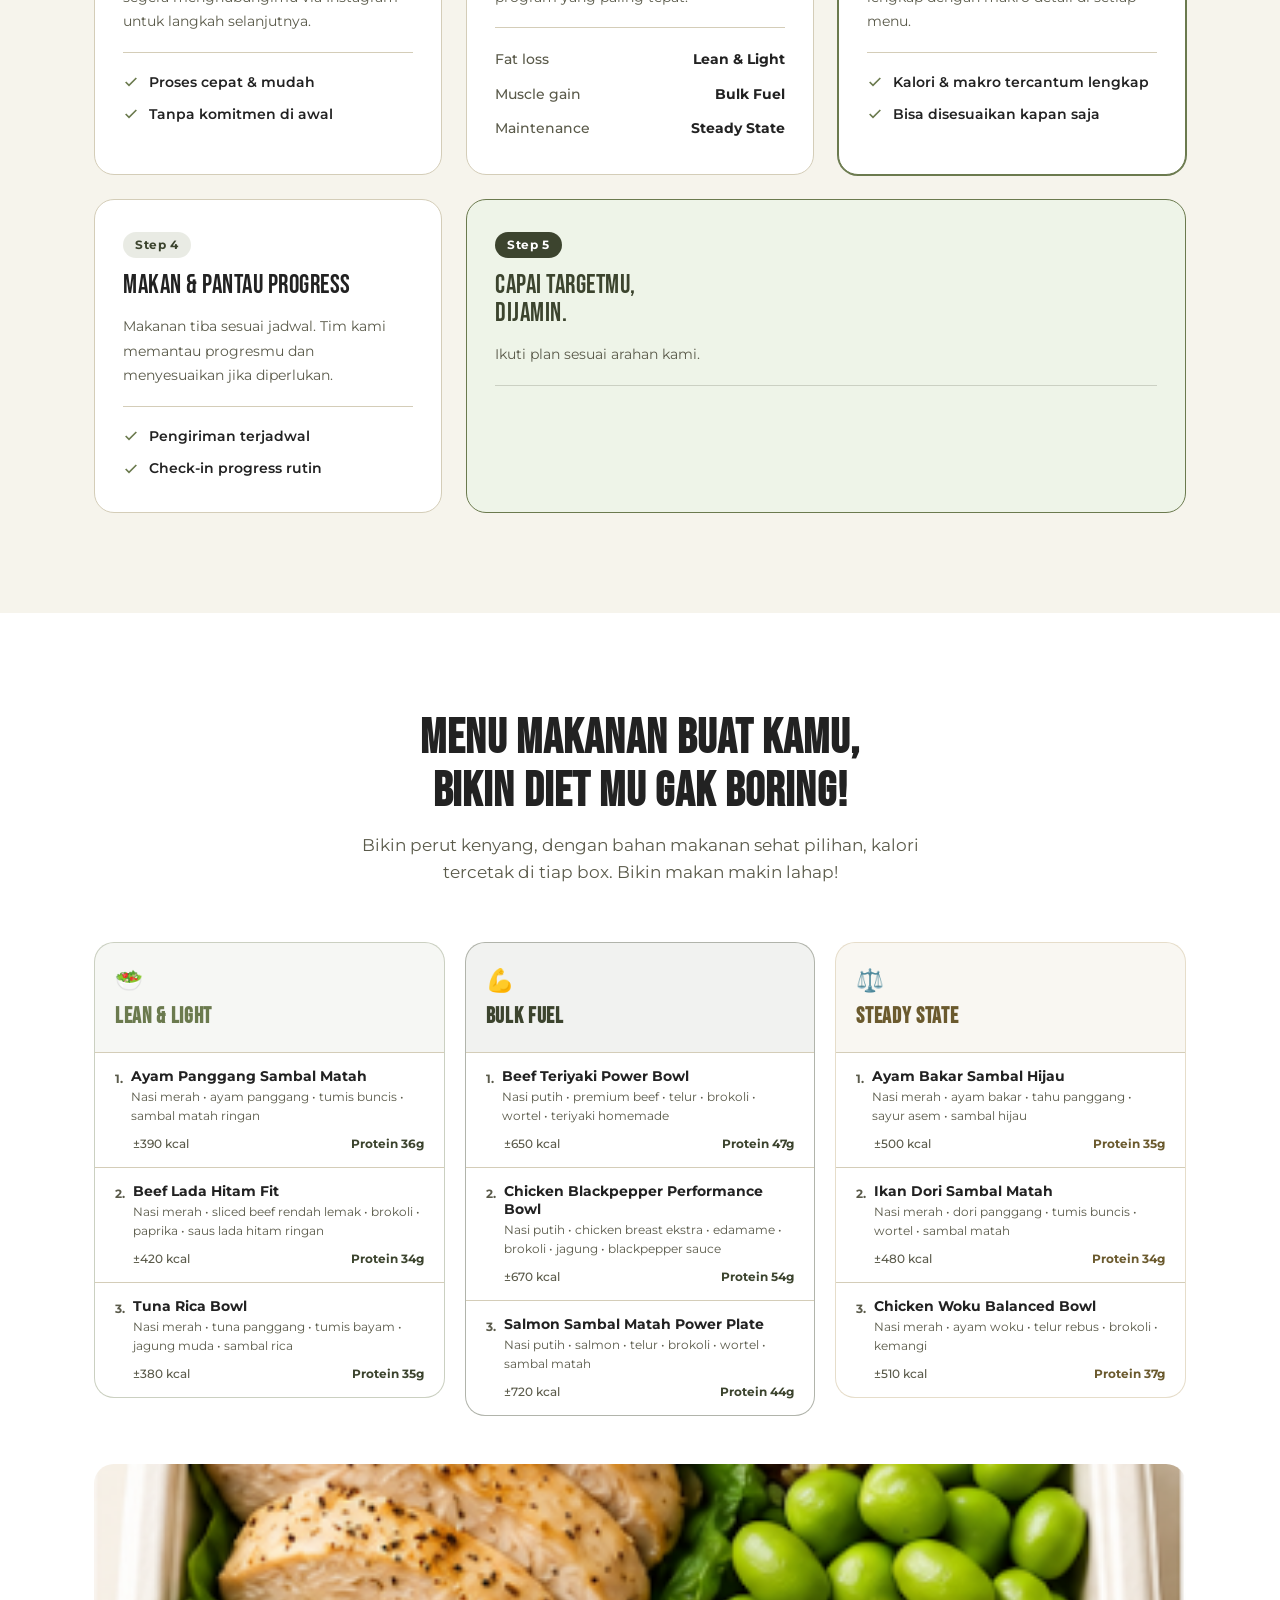
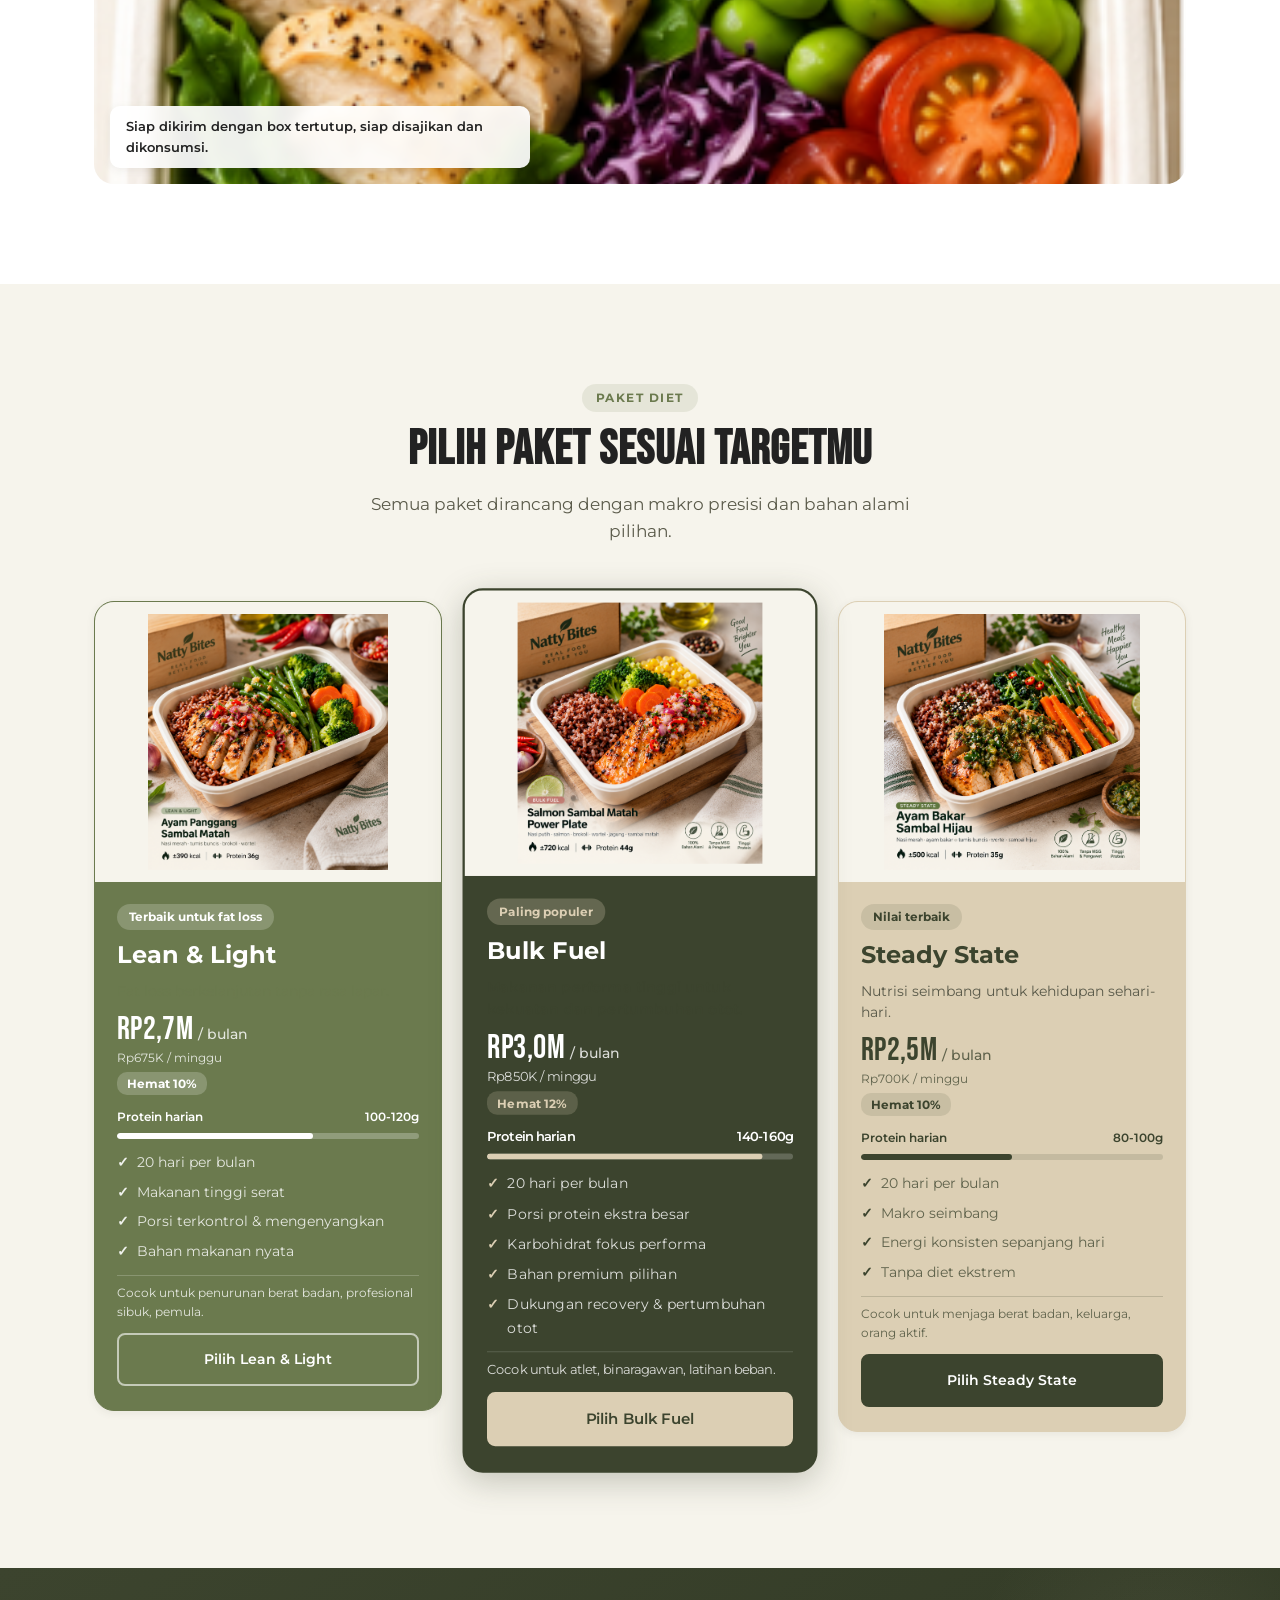
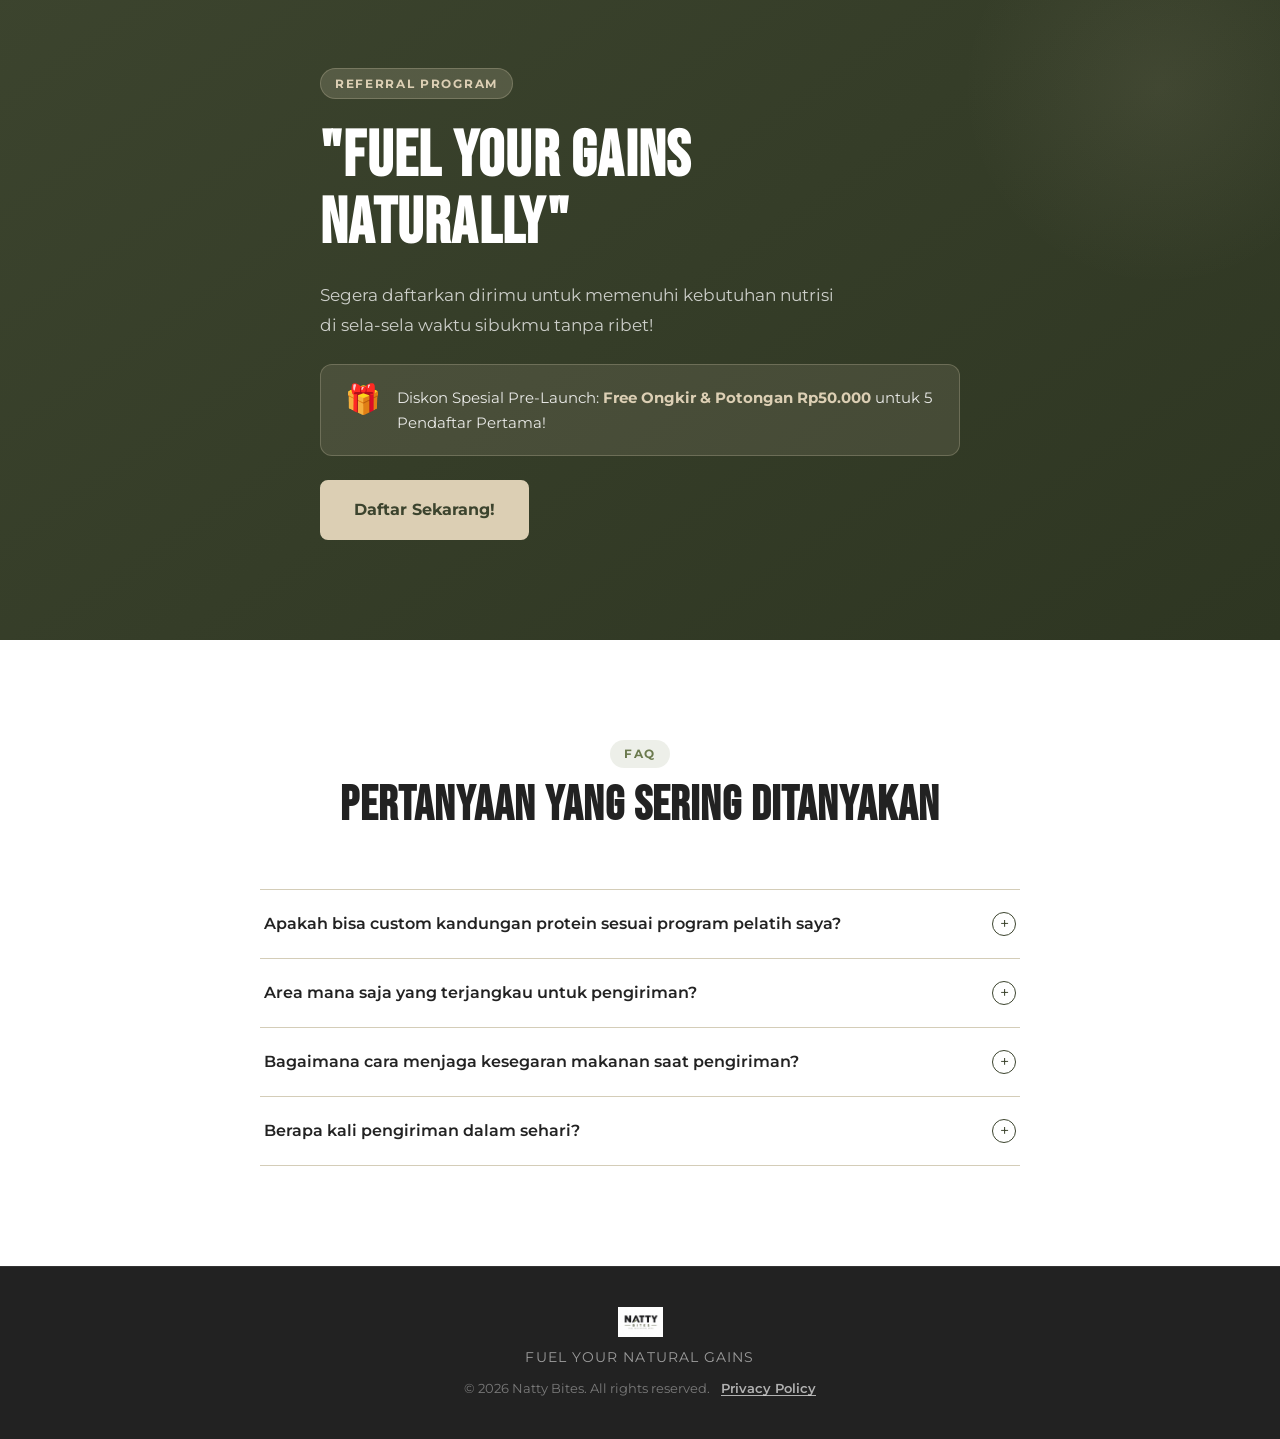
==== commit 0a1dc444: "change image foto produk" ====
--- a/index.html
+++ b/index.html
@@ -699,7 +699,7 @@
           <!-- Card 1: Lean & Light -->
           <article class="package-card pkg--lean">
             <div class="pkg__img-wrap">
-              <img src="Lean &amp; Ligh Product.png" alt="Lean & Light meal" class="pkg__img" />
+              <img src="ChatGPT Image 17 Sep 2026, 12.54.03.png" alt="Lean & Light meal" class="pkg__img" />
             </div>
             <div class="pkg__body">
               <span class="pkg__tag pkg__tag--lean">Terbaik untuk fat loss</span>
@@ -736,7 +736,7 @@
           <!-- Card 2: Bulk Fuel — Most Popular -->
           <article class="package-card pkg--bulk package-card--popular">
             <div class="pkg__img-wrap">
-              <img src="Bulk Fuel Product.png" alt="Bulk Fuel meal" class="pkg__img" />
+              <img src="ChatGPT Image 17 Sep 2026, 12.54.09.png" alt="Bulk Fuel meal" class="pkg__img" />
             </div>
             <div class="pkg__body">
               <span class="pkg__tag pkg__tag--bulk">Paling populer</span>
@@ -774,7 +774,7 @@
           <!-- Card 3: Steady State -->
           <article class="package-card pkg--steady">
             <div class="pkg__img-wrap">
-              <img src="steady state Product.png" alt="Steady State meal" class="pkg__img" />
+              <img src="ChatGPT Image 17 Sep 2026, 12.54.16.png" alt="Steady State meal" class="pkg__img" />
             </div>
             <div class="pkg__body">
               <span class="pkg__tag pkg__tag--steady">Nilai terbaik</span>
